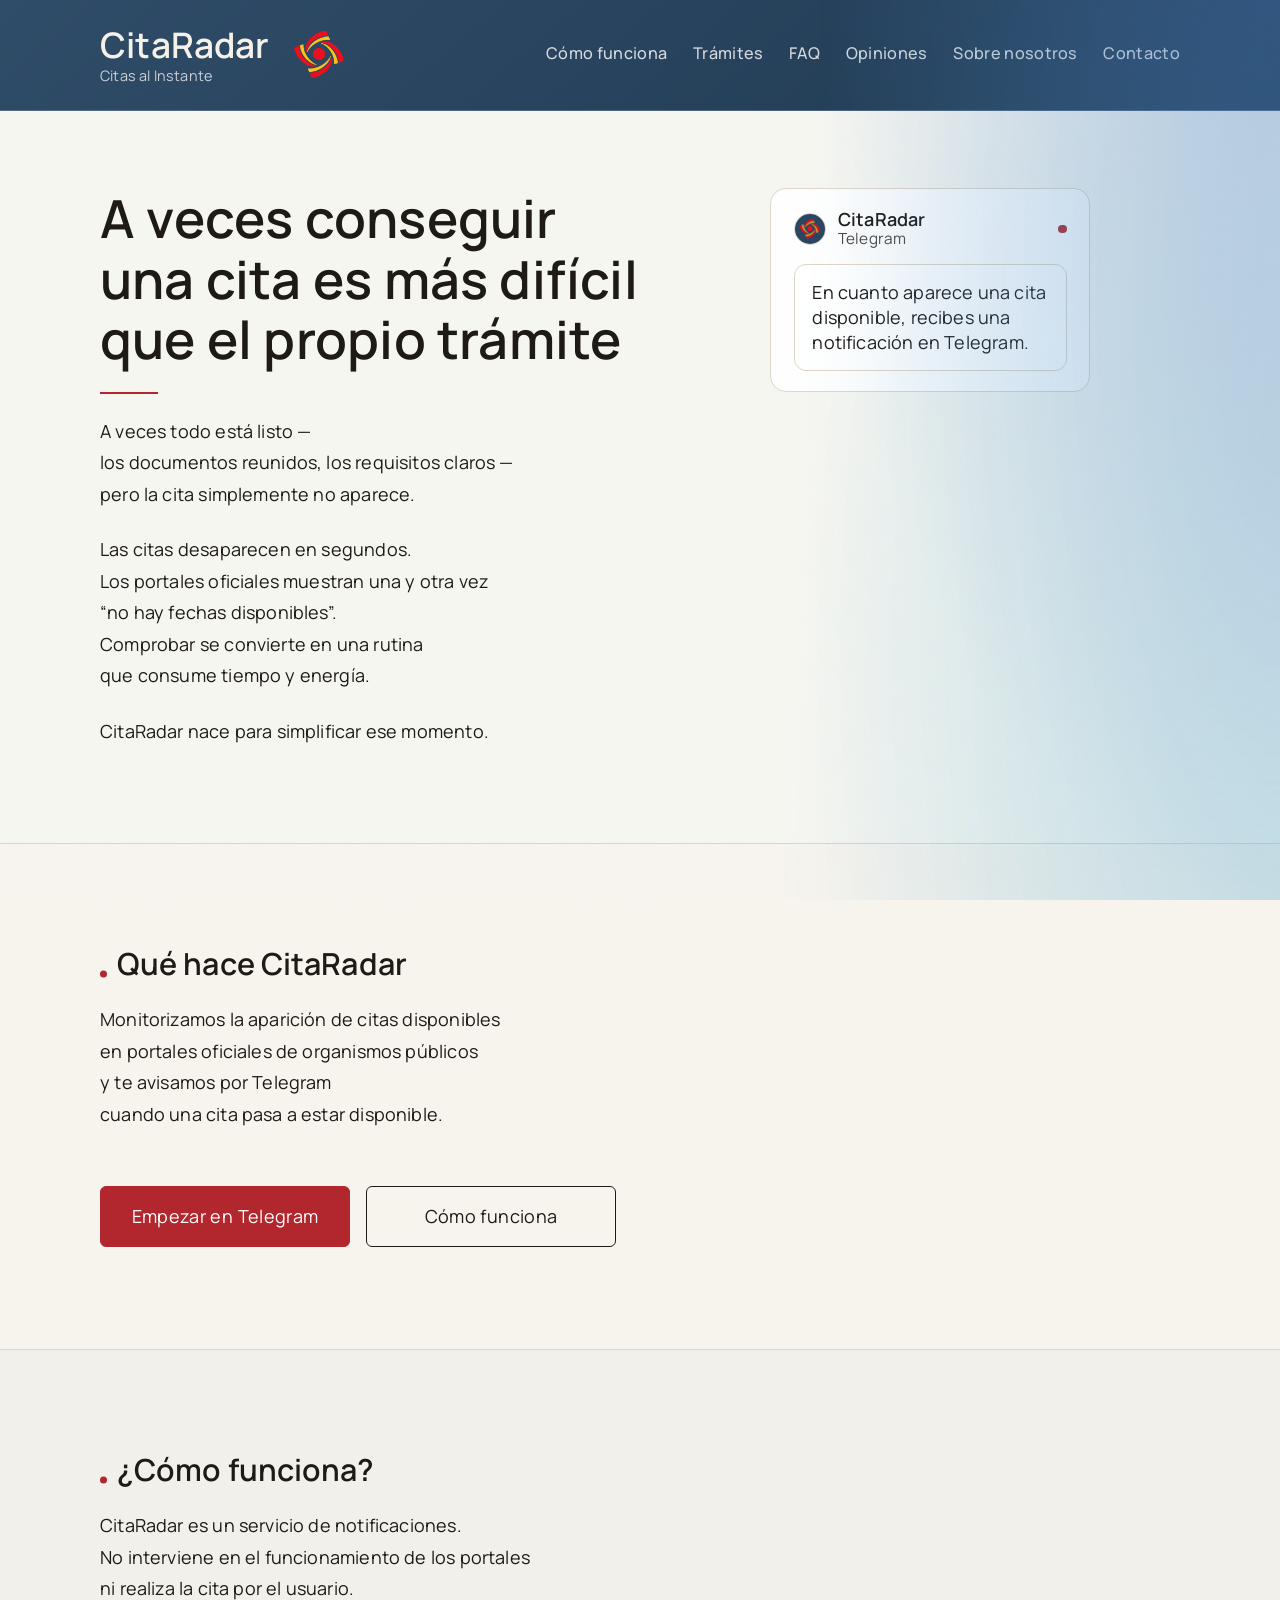
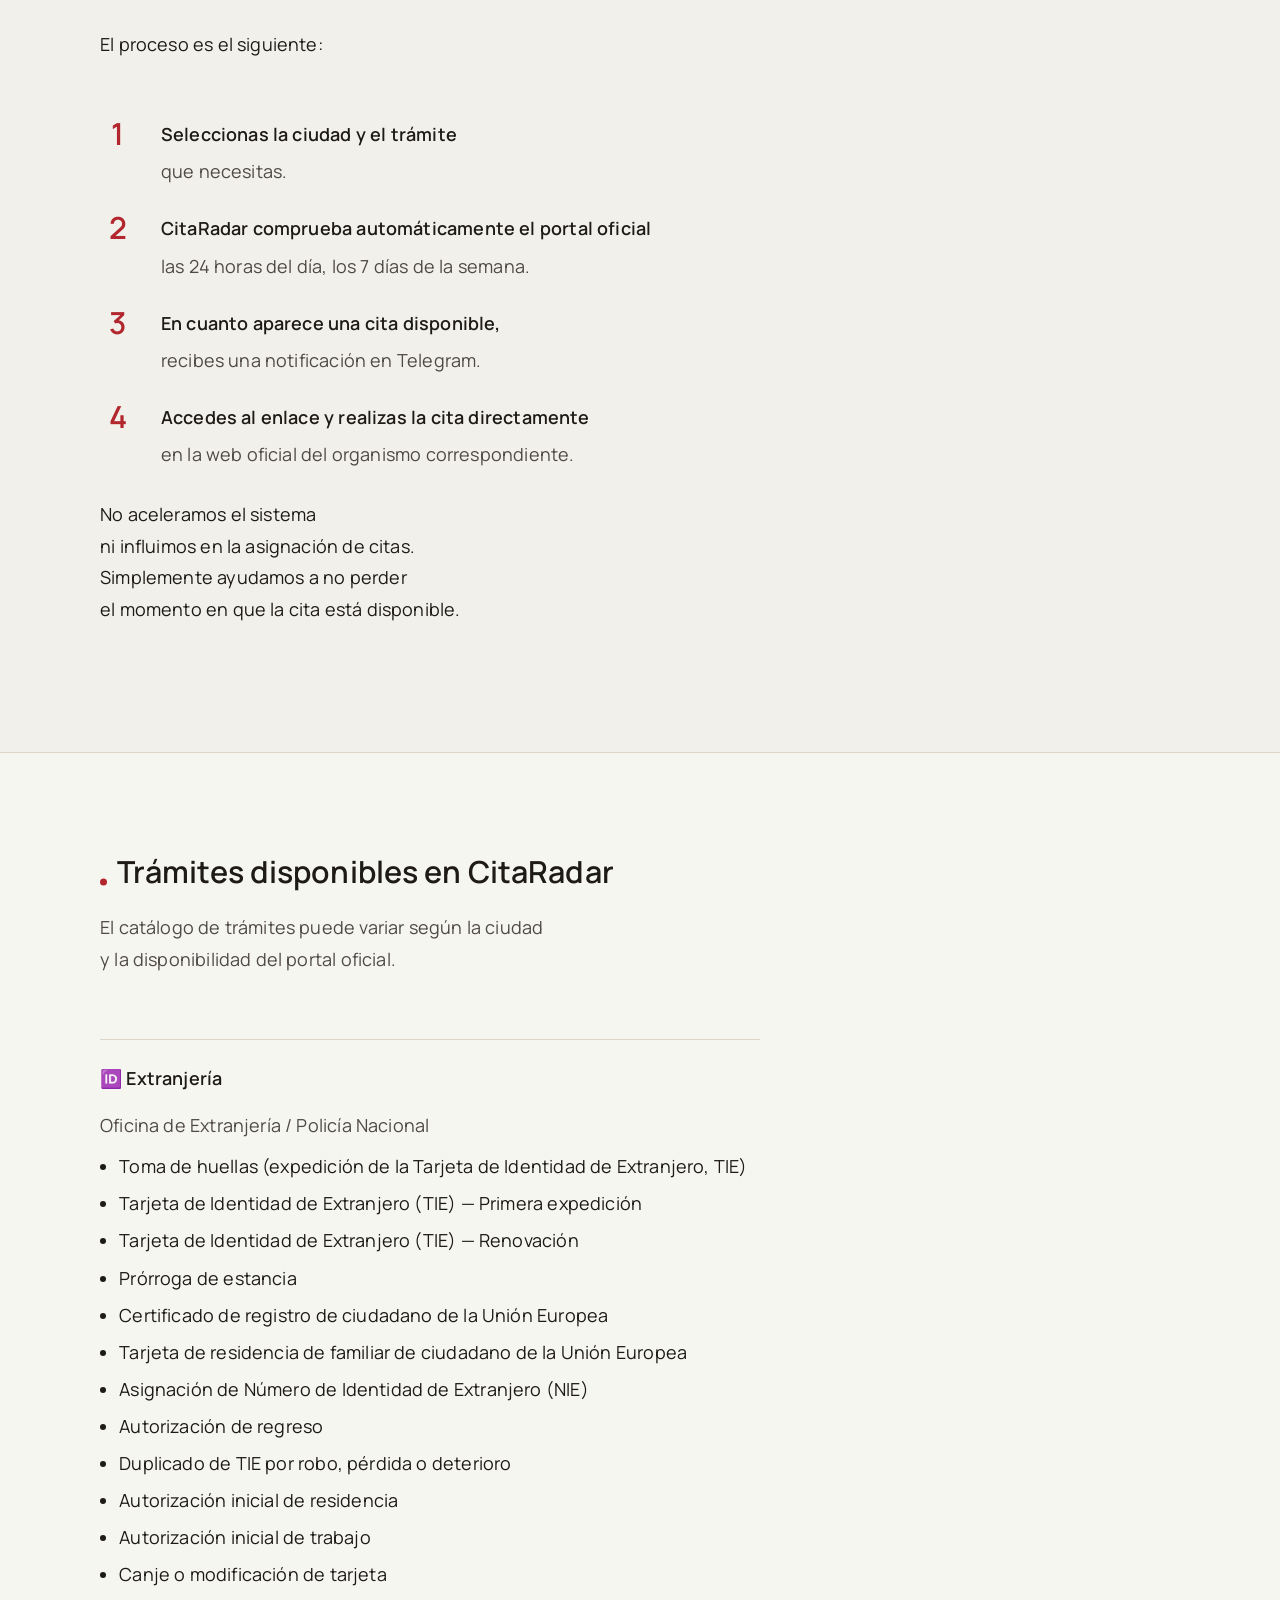
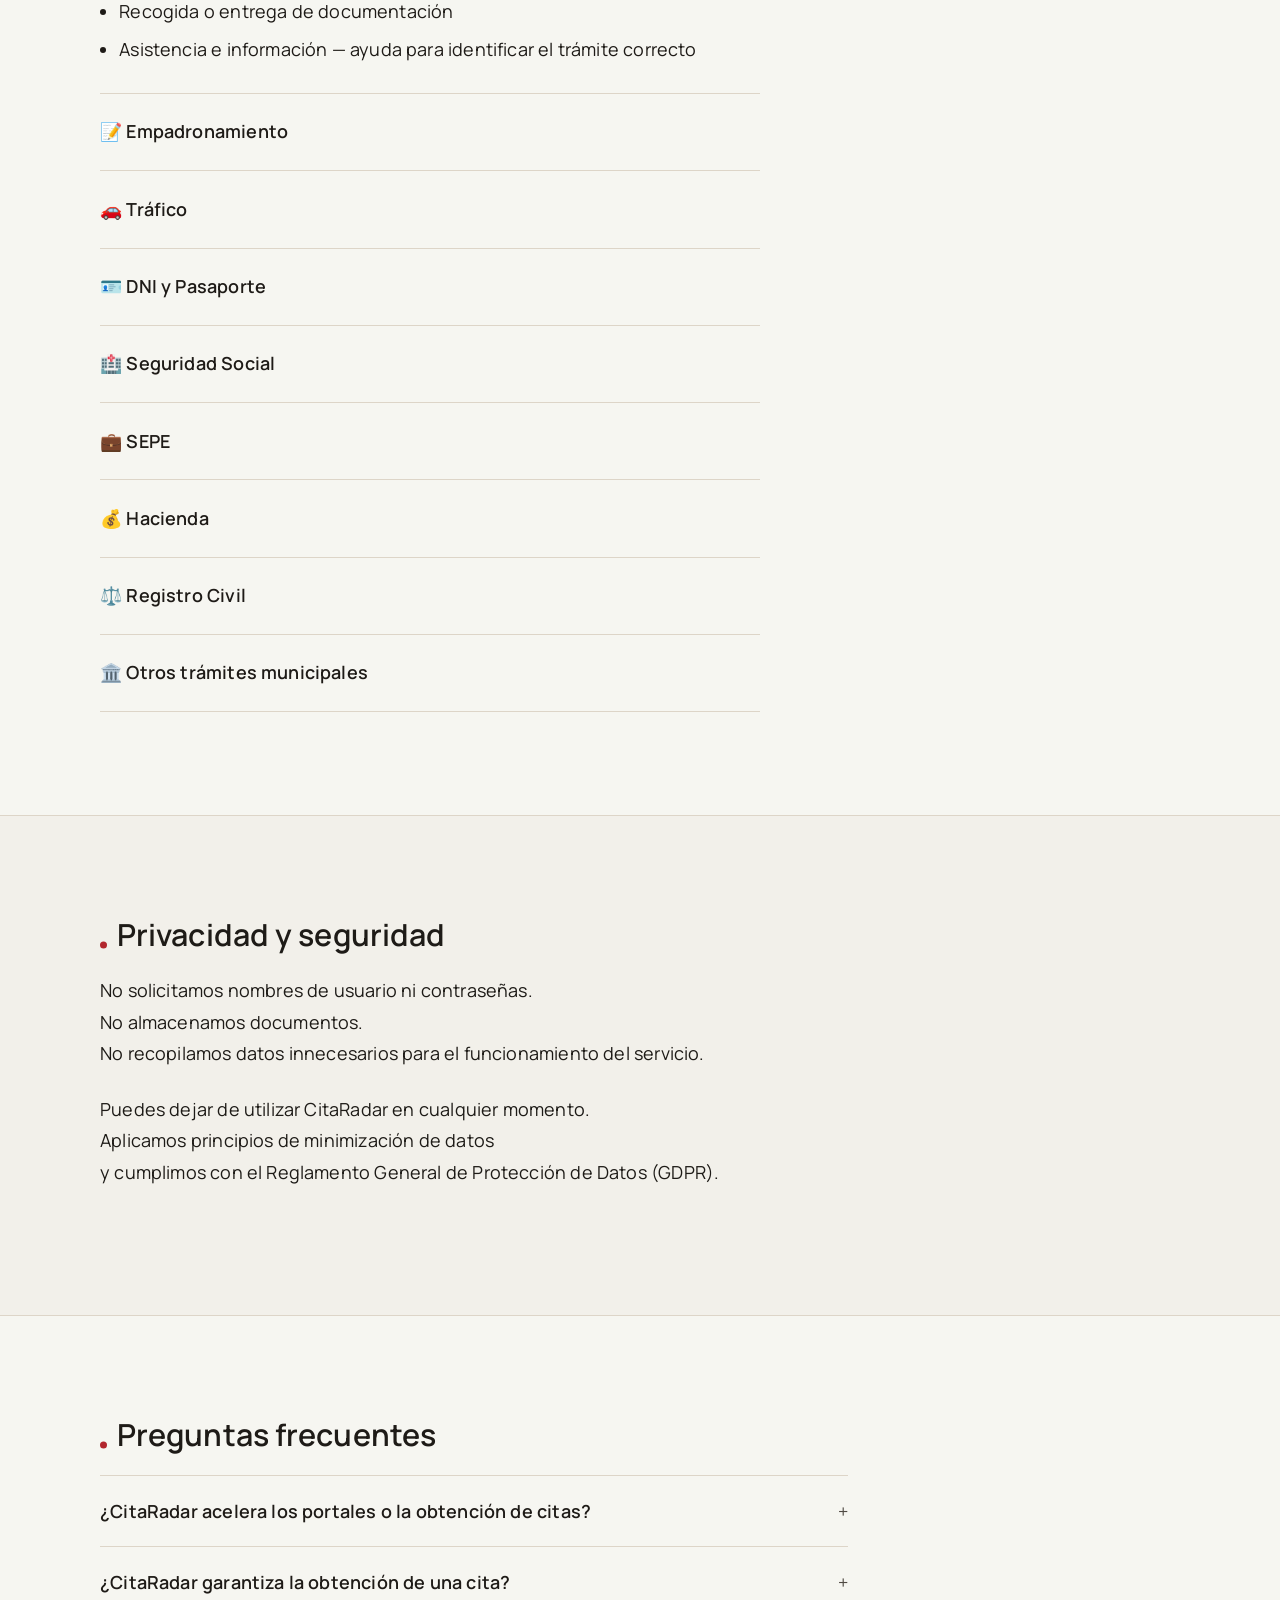
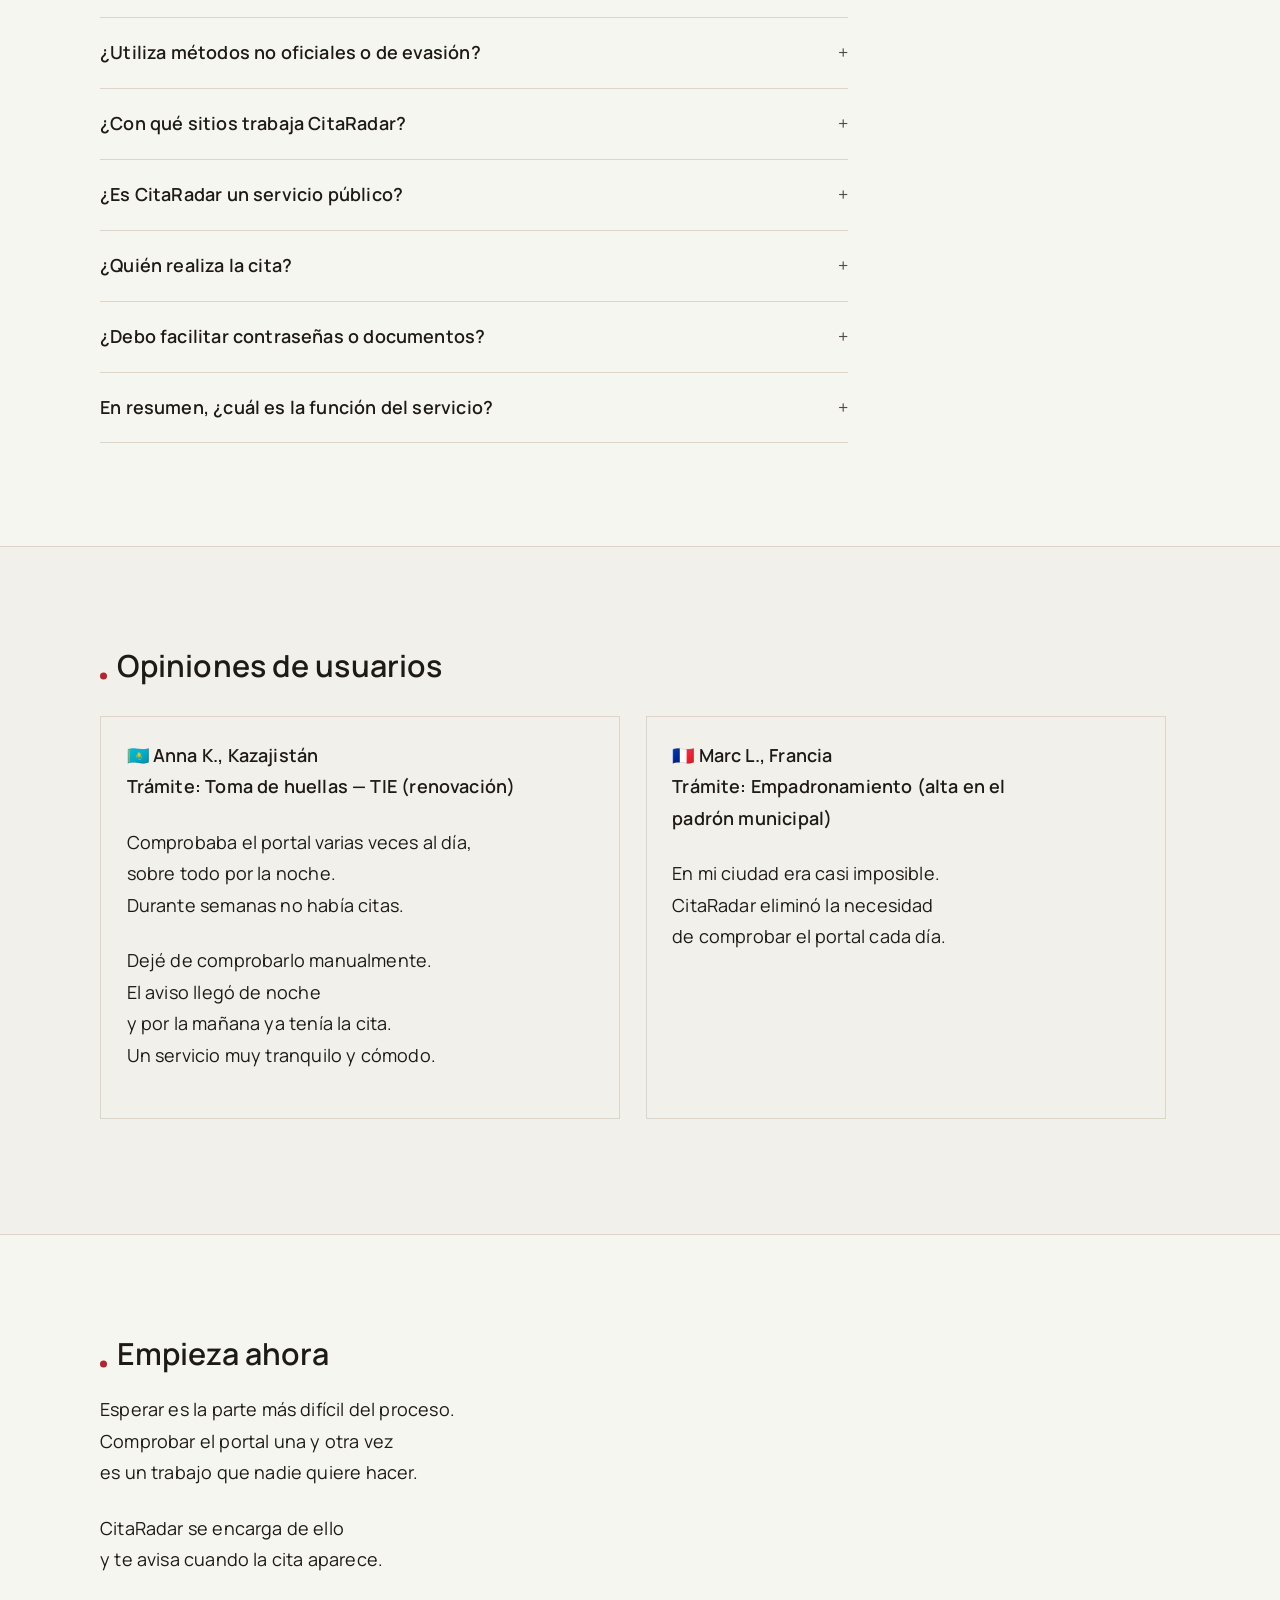
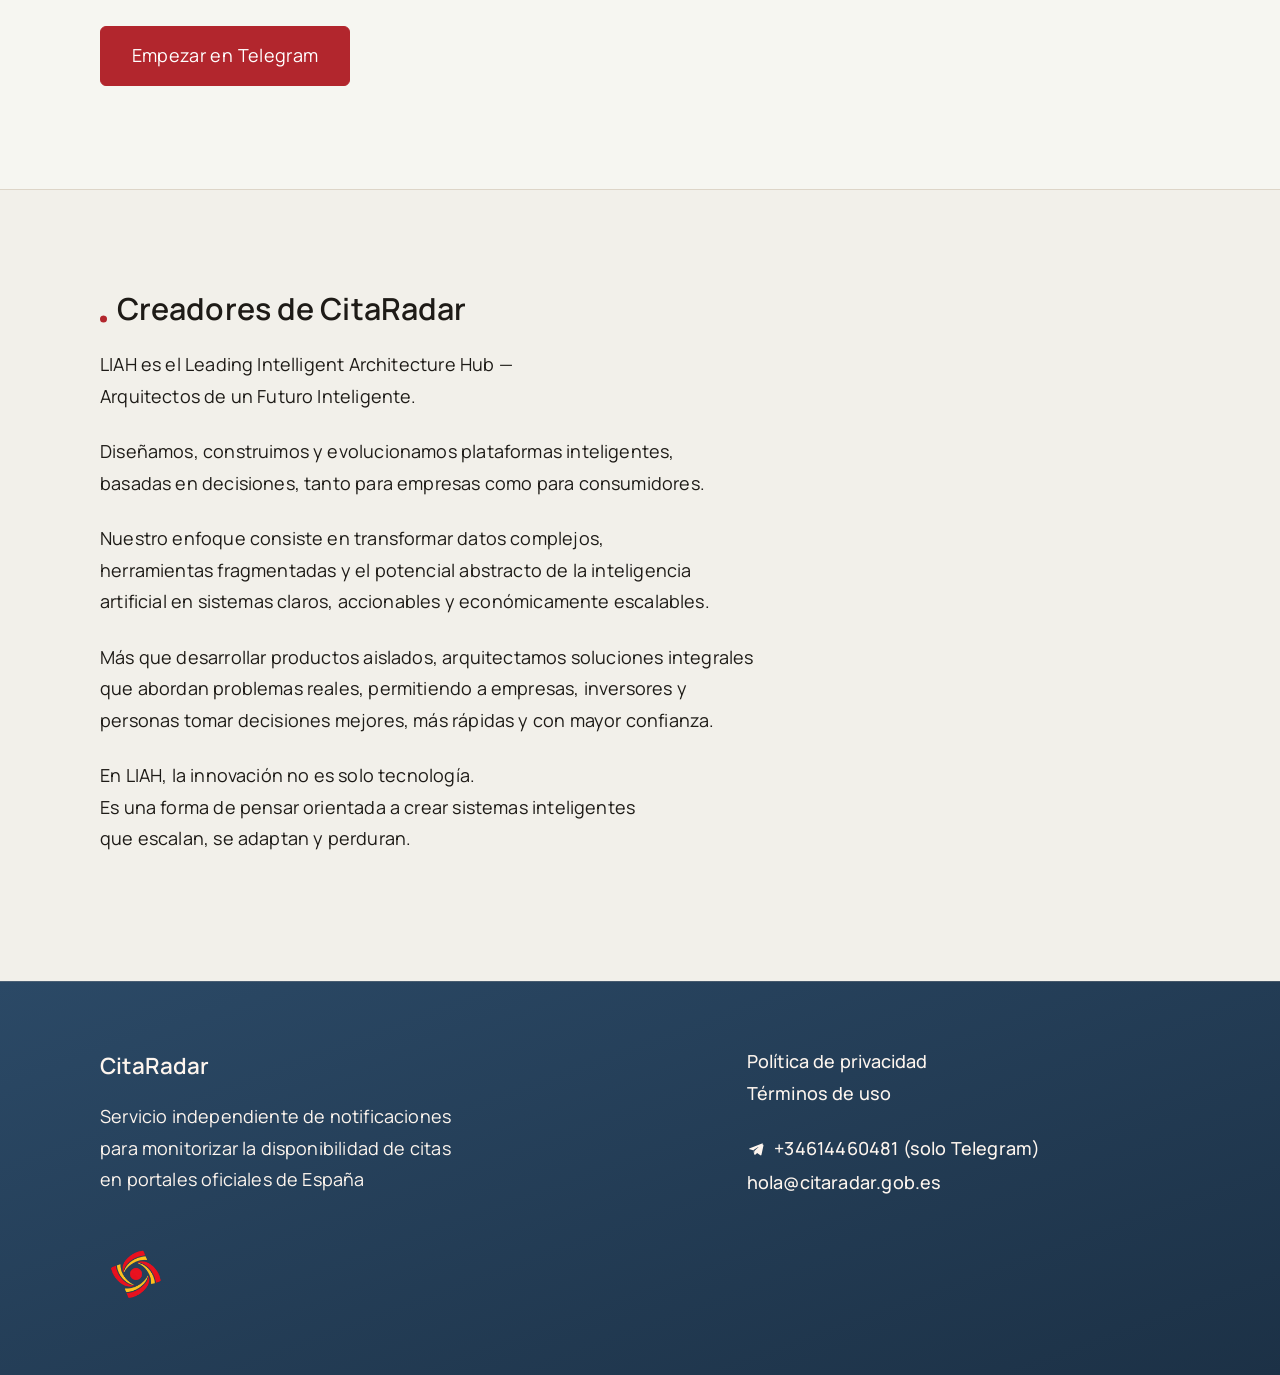
==== index.html @ 885f49e3 "Use single Pic1 avatar in Telegram card Co-authored-by: ik <ik@crossolution.com>" ====
<!doctype html>
<html lang="es">
  <head>
    <meta charset="utf-8" />
    <meta name="viewport" content="width=device-width, initial-scale=1" />
    <title>CitaRadar — Saber cuándo hay cita</title>
    <meta
      name="description"
      content="Monitorizamos la aparición de citas disponibles en portales oficiales de organismos públicos y te avisamos por Telegram cuando una cita pasa a estar disponible."
    />
    <meta property="og:title" content="CitaRadar — Saber cuándo hay cita" />
    <meta
      property="og:description"
      content="Monitorizamos la aparición de citas disponibles en portales oficiales de organismos públicos y te avisamos por Telegram cuando una cita pasa a estar disponible."
    />
    <meta property="og:type" content="website" />
    <meta property="og:locale" content="es_ES" />
    <link rel="stylesheet" href="styles.css" />
  </head>
  <body>
    <header class="site-header">
      <div class="container header-inner">
        <div class="brand">
          <div class="brand-text">
            <a class="logo" href="index.html">CitaRadar</a>
            <span class="brand-tagline">Citas al Instante</span>
          </div>
          <img class="brand-illustration" src="Illustration.png" alt="" aria-hidden="true" />
        </div>
        <nav class="toc" aria-label="Secciones principales">
          <a href="#como-funciona">Cómo funciona</a>
          <a href="#tramites">Trámites</a>
          <a href="#faq">FAQ</a>
          <a href="#opiniones">Opiniones</a>
          <a href="#creadores">Sobre nosotros</a>
          <a href="#contacto">Contacto</a>
        </nav>
        <details class="toc-mobile">
          <summary aria-label="Abrir menú de navegación">Menú</summary>
          <div class="toc-mobile-panel">
            <a href="#como-funciona">Cómo funciona</a>
            <a href="#tramites">Trámites</a>
            <a href="#faq">FAQ</a>
            <a href="#opiniones">Opiniones</a>
            <a href="#creadores">Sobre nosotros</a>
            <a href="#contacto">Contacto</a>
          </div>
        </details>
      </div>
    </header>

    <main id="contenido">
      <section class="section hero paper">
        <div class="container hero-grid">
          <div class="hero-text">
            <h1>A veces conseguir una cita es más difícil que el propio trámite</h1>
            <p>
              A veces todo está listo —<br />
              los documentos reunidos, los requisitos claros —<br />
              pero la cita simplemente no aparece.
            </p>
            <p>
              Las citas desaparecen en segundos.<br />
              Los portales oficiales muestran una y otra vez<br />
              “no hay fechas disponibles”.<br />
              Comprobar se convierte en una rutina<br />
              que consume tiempo y energía.
            </p>
            <p>CitaRadar nace para simplificar ese momento.</p>
          </div>
          <div class="hero-side">
            <aside class="hero-card telegram-card" aria-label="Notificación en Telegram">
              <div class="telegram-header">
                <img class="telegram-avatar" src="Pic1.png" alt="CitaRadar" />
                <div class="telegram-meta">
                  <p class="telegram-name">CitaRadar</p>
                  <p class="telegram-app">Telegram</p>
                </div>
                <span class="telegram-dot" aria-hidden="true"></span>
              </div>
              <div class="telegram-bubble">
                <p>En cuanto aparece una cita disponible, recibes una notificación en Telegram.</p>
              </div>
            </aside>
          </div>
        </div>
      </section>

      <section class="section">
        <div class="container content">
          <h2>Qué hace CitaRadar</h2>
          <p>
            Monitorizamos la aparición de citas disponibles<br />
            en portales oficiales de organismos públicos<br />
            y te avisamos por Telegram<br />
            cuando una cita pasa a estar disponible.
          </p>
          <div class="cta">
            <a class="btn btn-primary" href="https://t.me/citaradarbot">Empezar en Telegram</a>
            <a class="btn btn-secondary" href="#como-funciona">Cómo funciona</a>
          </div>
        </div>
      </section>

      <section class="section surface" id="como-funciona">
        <div class="container content">
          <h2>¿Cómo funciona?</h2>
          <p>
            CitaRadar es un servicio de notificaciones.<br />
            No interviene en el funcionamiento de los portales<br />
            ni realiza la cita por el usuario.
          </p>
          <p>El proceso es el siguiente:</p>
          <ol class="steps">
            <li class="step">
              <span class="step-number">1</span>
              <div class="step-content">
                <p class="step-title">Seleccionas la ciudad y el trámite</p>
                <p class="step-text">que necesitas.</p>
              </div>
            </li>
            <li class="step">
              <span class="step-number">2</span>
              <div class="step-content">
                <p class="step-title">CitaRadar comprueba automáticamente el portal oficial</p>
                <p class="step-text">las 24 horas del día, los 7 días de la semana.</p>
              </div>
            </li>
            <li class="step">
              <span class="step-number">3</span>
              <div class="step-content">
                <p class="step-title">En cuanto aparece una cita disponible,</p>
                <p class="step-text">recibes una notificación en Telegram.</p>
              </div>
            </li>
            <li class="step">
              <span class="step-number">4</span>
              <div class="step-content">
                <p class="step-title">Accedes al enlace y realizas la cita directamente</p>
                <p class="step-text">en la web oficial del organismo correspondiente.</p>
              </div>
            </li>
          </ol>
          <p>
            No aceleramos el sistema<br />
            ni influimos en la asignación de citas.<br />
            Simplemente ayudamos a no perder<br />
            el momento en que la cita está disponible.
          </p>
        </div>
      </section>

      <section class="section paper" id="tramites">
        <div class="container content">
          <h2>Trámites disponibles en CitaRadar</h2>
          <p class="small">
            El catálogo de trámites puede variar según la ciudad<br />
            y la disponibilidad del portal oficial.
          </p>
          <div class="accordion">
            <details class="accordion-item" open>
              <summary><span>🆔 Extranjería</span></summary>
              <div class="accordion-body">
                <p class="category-meta">Oficina de Extranjería / Policía Nacional</p>
                <ul class="category-list">
                  <li>Toma de huellas (expedición de la Tarjeta de Identidad de Extranjero, TIE)</li>
                  <li>Tarjeta de Identidad de Extranjero (TIE) — Primera expedición</li>
                  <li>Tarjeta de Identidad de Extranjero (TIE) — Renovación</li>
                  <li>Prórroga de estancia</li>
                  <li>Certificado de registro de ciudadano de la Unión Europea</li>
                  <li>Tarjeta de residencia de familiar de ciudadano de la Unión Europea</li>
                  <li>Asignación de Número de Identidad de Extranjero (NIE)</li>
                  <li>Autorización de regreso</li>
                  <li>Duplicado de TIE por robo, pérdida o deterioro</li>
                  <li>Autorización inicial de residencia</li>
                  <li>Autorización inicial de trabajo</li>
                  <li>Canje o modificación de tarjeta</li>
                  <li>Recogida o entrega de documentación</li>
                  <li>Asistencia e información — ayuda para identificar el trámite correcto</li>
                </ul>
              </div>
            </details>
            <details class="accordion-item">
              <summary><span>📝 Empadronamiento</span></summary>
              <div class="accordion-body">
                <p class="category-meta">Padrón Municipal de Habitantes</p>
                <ul class="category-list">
                  <li>Alta en el Padrón Municipal de Habitantes (nueva inscripción)</li>
                  <li>Cambio de domicilio en el Padrón Municipal</li>
                  <li>Baja en el Padrón Municipal</li>
                  <li>Certificado de empadronamiento</li>
                  <li>Volante de empadronamiento</li>
                  <li>Alta o modificación de datos de familiar en el padrón</li>
                </ul>
              </div>
            </details>
            <details class="accordion-item">
              <summary><span>🚗 Tráfico</span></summary>
              <div class="accordion-body">
                <p class="category-meta">Dirección General de Tráfico (DGT)</p>
                <ul class="category-list">
                  <li>Canje de permiso de conducción extranjero</li>
                  <li>Renovación del permiso de conducción</li>
                  <li>Obtención del permiso de conducción (primera vez)</li>
                  <li>Duplicado del permiso de conducción</li>
                  <li>Permiso Internacional de Conducción</li>
                  <li>Trámites relacionados con vehículos</li>
                  <li>Examen teórico de conducción</li>
                  <li>Examen práctico de conducción</li>
                  <li>Consulta de puntos del carné de conducir</li>
                  <li>Informes de conductor o del permiso</li>
                </ul>
              </div>
            </details>
            <details class="accordion-item">
              <summary><span>🪪 DNI y Pasaporte</span></summary>
              <div class="accordion-body">
                <p class="category-meta">Policía Nacional</p>
                <p class="category-note">
                  En algunos trámites puede existir CAPTCHA,<br />
                  por lo que la monitorización puede estar limitada.
                </p>
                <ul class="category-list">
                  <li>Documento Nacional de Identidad (DNI) — Primera expedición</li>
                  <li>Documento Nacional de Identidad (DNI) — Renovación</li>
                  <li>Documento Nacional de Identidad (DNI) — Duplicado</li>
                  <li>Pasaporte — Primera expedición</li>
                  <li>Pasaporte — Renovación</li>
                </ul>
              </div>
            </details>
            <details class="accordion-item">
              <summary><span>🏥 Seguridad Social</span></summary>
              <div class="accordion-body">
                <p class="category-meta">Instituto Nacional de la Seguridad Social (INSS)</p>
                <ul class="category-list">
                  <li>Asignación o consulta del Número de la Seguridad Social</li>
                  <li>Afiliación a la Seguridad Social</li>
                  <li>Prestaciones por maternidad y paternidad</li>
                  <li>Incapacidad temporal</li>
                  <li>Pensiones y jubilación</li>
                  <li>Ingreso Mínimo Vital (IMV)</li>
                  <li>Obtención de informes y certificados</li>
                  <li>Consulta general de prestaciones</li>
                </ul>
              </div>
            </details>
            <details class="accordion-item">
              <summary><span>💼 SEPE</span></summary>
              <div class="accordion-body">
                <p class="category-meta">Servicio Público de Empleo Estatal</p>
                <p class="category-note">
                  Las prestaciones se gestionan en el SEPE.<br />
                  La demanda de empleo suele corresponder al servicio autonómico.
                </p>
                <ul class="category-list">
                  <li>Solicitud de prestación por desempleo</li>
                  <li>Subsidios y ayudas por desempleo</li>
                  <li>Reanudación de prestación</li>
                  <li>Certificados e informes del SEPE</li>
                  <li>Consulta de información general</li>
                </ul>
              </div>
            </details>
            <details class="accordion-item">
              <summary><span>💰 Hacienda</span></summary>
              <div class="accordion-body">
                <p class="category-meta">
                  Agencia Estatal de Administración Tributaria (AEAT)<br />
                  (Sección en fase beta — la disponibilidad puede ser limitada)
                </p>
                <ul class="category-list">
                  <li>Asistencia para la declaración del IRPF</li>
                  <li>Obtención de certificados tributarios</li>
                  <li>Presentación de documentación tributaria</li>
                  <li>Cita para asistencia general en la Agencia Tributaria</li>
                  <li>Consulta de disponibilidad de cita</li>
                </ul>
              </div>
            </details>
            <details class="accordion-item">
              <summary><span>⚖️ Registro Civil</span></summary>
              <div class="accordion-body">
                <p class="category-meta">
                  Registro Civil<br />
                  (La organización de citas puede variar según la ciudad)
                </p>
                <ul class="category-list">
                  <li>Inscripción de matrimonio o pareja</li>
                  <li>Inscripción de nacimiento</li>
                  <li>Inscripción de defunción</li>
                  <li>Nacionalidad española y jura</li>
                  <li>Localización de inscripción en el Registro Civil</li>
                </ul>
              </div>
            </details>
            <details class="accordion-item">
              <summary><span>🏛️ Otros trámites municipales</span></summary>
              <div class="accordion-body">
                <p class="category-meta">
                  Trámites municipales diversos<br />
                  (El catálogo depende del ayuntamiento correspondiente)
                </p>
                <ul class="category-list">
                  <li>Licencia municipal de obras</li>
                  <li>Certificado de convivencia</li>
                  <li>Inscripción como pareja de hecho</li>
                  <li>Inscripción escolar</li>
                  <li>Gestión de residuos especiales</li>
                  <li>Tarjeta de residente para estacionamiento</li>
                  <li>Registro municipal de animales de compañía</li>
                </ul>
              </div>
            </details>
          </div>
        </div>
      </section>

      <section class="section surface" id="privacidad">
        <div class="container content">
          <h2>Privacidad y seguridad</h2>
          <p>
            No solicitamos nombres de usuario ni contraseñas.<br />
            No almacenamos documentos.<br />
            No recopilamos datos innecesarios para el funcionamiento del servicio.
          </p>
          <p>
            Puedes dejar de utilizar CitaRadar en cualquier momento.<br />
            Aplicamos principios de minimización de datos<br />
            y cumplimos con el Reglamento General de Protección de Datos (GDPR).
          </p>
        </div>
      </section>

      <section class="section paper" id="faq">
        <div class="container content wide">
          <h2>Preguntas frecuentes</h2>
          <details class="faq-item">
            <summary>¿CitaRadar acelera los portales o la obtención de citas?</summary>
            <div class="faq-answer">
              <p>
                No. CitaRadar no acelera los sitios oficiales<br />
                ni influye en la asignación de citas.<br />
                La disponibilidad depende exclusivamente del organismo correspondiente.
              </p>
            </div>
          </details>
          <details class="faq-item">
            <summary>¿CitaRadar garantiza la obtención de una cita?</summary>
            <div class="faq-answer">
              <p>
                No. No garantizamos citas ni vendemos citas.<br />
                Cita Radar solo ayuda a no perder el momento<br />
                en que una cita está disponible.
              </p>
            </div>
          </details>
          <details class="faq-item">
            <summary>¿Utiliza métodos no oficiales o de evasión?</summary>
            <div class="faq-answer">
              <p>
                No. CitaRadar no emplea métodos prohibidos<br />
                ni técnicas agresivas.<br />
                Trabajamos únicamente con información pública y accesible.
              </p>
            </div>
          </details>
          <details class="faq-item">
            <summary>¿Con qué sitios trabaja CitaRadar?</summary>
            <div class="faq-answer">
              <p>
                Exclusivamente con portales oficiales<br />
                de organismos estatales y municipales de España.
              </p>
            </div>
          </details>
          <details class="faq-item">
            <summary>¿Es CitaRadar un servicio público?</summary>
            <div class="faq-answer">
              <p>
                No. CitaRadar es un servicio independiente<br />
                y no está afiliado a organismos públicos.
              </p>
            </div>
          </details>
          <details class="faq-item">
            <summary>¿Quién realiza la cita?</summary>
            <div class="faq-answer">
              <p>
                La cita la realizas tú mismo<br />
                directamente en la web oficial correspondiente.<br />
                CitaRadar no realiza citas en nombre del usuario.
              </p>
            </div>
          </details>
          <details class="faq-item">
            <summary>¿Debo facilitar contraseñas o documentos?</summary>
            <div class="faq-answer">
              <p>No. CitaRadar nunca solicita contraseñas ni documentos.</p>
            </div>
          </details>
          <details class="faq-item">
            <summary>En resumen, ¿cuál es la función del servicio?</summary>
            <div class="faq-answer">
              <p>
                No sustituimos al portal<br />
                ni intervenimos en el sistema.<br />
                Solo te avisamos cuando la cita aparece.
              </p>
            </div>
          </details>
        </div>
      </section>

      <section class="section surface" id="opiniones">
        <div class="container">
          <h2>Opiniones de usuarios</h2>
          <div class="testimonials" aria-label="Opiniones de usuarios">
            <article class="testimonial">
              <p class="testimonial-meta">
                🇰🇿 Anna K., Kazajistán<br />
                Trámite: Toma de huellas — TIE (renovación)
              </p>
              <p>
                Comprobaba el portal varias veces al día,<br />
                sobre todo por la noche.<br />
                Durante semanas no había citas.
              </p>
              <p>
                Dejé de comprobarlo manualmente.<br />
                El aviso llegó de noche<br />
                y por la mañana ya tenía la cita.<br />
                Un servicio muy tranquilo y cómodo.
              </p>
            </article>
            <article class="testimonial">
              <p class="testimonial-meta">
                🇫🇷 Marc L., Francia<br />
                Trámite: Empadronamiento (alta en el padrón municipal)
              </p>
              <p>
                En mi ciudad era casi imposible.<br />
                CitaRadar eliminó la necesidad<br />
                de comprobar el portal cada día.
              </p>
            </article>
            <article class="testimonial">
              <p class="testimonial-meta">
                🇮🇹 Giulia R., Italia<br />
                Trámite: Certificado de registro de ciudadano de la UE
              </p>
              <p>
                La incertidumbre es lo más difícil.<br />
                El aviso llegó temprano<br />
                y pude reservar a tiempo.
              </p>
            </article>
            <article class="testimonial">
              <p class="testimonial-meta">
                🇺🇸 David M., Estados Unidos<br />
                Trámite: Canje de permiso de conducción (DGT)
              </p>
              <p>
                Mucho más cómodo<br />
                que comprobar el portal cada noche.
              </p>
            </article>
            <article class="testimonial">
              <p class="testimonial-meta">
                🇦🇷 Lucía P., Argentina<br />
                Trámite: Prestación por desempleo (SEPE)
              </p>
              <p>
                En un momento de estrés,<br />
                este servicio fue realmente útil.
              </p>
            </article>
          </div>
        </div>
      </section>

      <section class="section paper cta-final" id="telegram">
        <div class="container content">
          <h2>Empieza ahora</h2>
          <p>
            Esperar es la parte más difícil del proceso.<br />
            Comprobar el portal una y otra vez<br />
            es un trabajo que nadie quiere hacer.
          </p>
          <p>
            CitaRadar se encarga de ello<br />
            y te avisa cuando la cita aparece.
          </p>
          <a class="btn btn-primary" href="https://t.me/citaradarbot">Empezar en Telegram</a>
        </div>
      </section>

      <section class="section surface" id="creadores">
        <div class="container content">
          <h2>Creadores de CitaRadar</h2>
          <p>
            LIAH es el Leading Intelligent Architecture Hub —<br />
            Arquitectos de un Futuro Inteligente.
          </p>
          <p>
            Diseñamos, construimos y evolucionamos plataformas inteligentes,<br />
            basadas en decisiones, tanto para empresas como para consumidores.
          </p>
          <p>
            Nuestro enfoque consiste en transformar datos complejos,<br />
            herramientas fragmentadas y el potencial abstracto de la inteligencia artificial en sistemas claros,
            accionables y económicamente escalables.
          </p>
          <p>
            Más que desarrollar productos aislados, arquitectamos soluciones integrales que abordan problemas
            reales, permitiendo a empresas, inversores y personas tomar decisiones mejores, más rápidas y con
            mayor confianza.
          </p>
          <p>
            En LIAH, la innovación no es solo tecnología.<br />
            Es una forma de pensar orientada a crear sistemas inteligentes<br />
            que escalan, se adaptan y perduran.
          </p>
        </div>
      </section>
    </main>

    <a class="fab-cta" href="https://t.me/citaradarbot">Empezar en Telegram</a>

    <footer class="site-footer" id="contacto">
      <div class="container footer-grid">
        <div class="footer-brand">
          <p class="footer-logo">CitaRadar</p>
          <p class="footer-tagline">
            Servicio independiente de notificaciones<br />
            para monitorizar la disponibilidad de citas<br />
            en portales oficiales de España
          </p>
        </div>
        <div class="footer-meta">
          <p class="footer-links">
            <a href="privacy.html">Política de privacidad</a><br />
            <a href="terms.html">Términos de uso</a>
          </p>
          <p class="footer-contact">
            <a class="contact-row" href="https://t.me/citaradarbot">
              <span class="telegram-icon" aria-hidden="true">
                <svg viewBox="0 0 24 24" aria-hidden="true">
                  <path
                    d="M20.9 4.3 3.8 10.9c-1.2.5-1.2 1.2-.2 1.5l4.4 1.4 1.7 5.1c.2.6.1.8.7.8.5 0 .7-.2 1-.5l2.1-2 4.3 3.2c.8.4 1.3.2 1.5-.7l2.6-12.1c.3-1.1-.4-1.6-1.1-1.4Zm-3.4 3.1-7.7 7.1-.3 3.1-1.2-3.9 9.2-6.1Z"
                  />
                </svg>
              </span>
              +34614460481 (solo Telegram)
            </a>
            <br />
            hola@citaradar.gob.es
          </p>
        </div>
      </div>
      <div class="container footer-illustration" aria-hidden="true">
        <img src="Illustration.png" alt="" />
      </div>
    </footer>
    <script>
      (() => {
        const root = document.documentElement;
        const maxShift = 140;
        let ticking = false;
        const update = () => {
          const scrollTop = window.scrollY || window.pageYOffset;
          const shift = Math.min(maxShift, scrollTop * 0.2);
          root.style.setProperty("--scroll-shift", `${shift}px`);
          ticking = false;
        };
        update();
        window.addEventListener("scroll", () => {
          if (!ticking) {
            window.requestAnimationFrame(update);
            ticking = true;
          }
        });
      })();
    </script>
  </body>
</html>
---- styles.css ----
@import url("https://fonts.googleapis.com/css2?family=Manrope:wght@400;500;600&display=swap");

:root {
  color-scheme: light;
  --paper: #f7f6f3;
  --surface: #f1efe9;
  --paper-alpha: rgba(247, 246, 243, 0.78);
  --surface-alpha: rgba(241, 239, 233, 0.82);
  --ink: #1e1b17;
  --muted: #4f4a43;
  --line: #ddd5c8;
  --accent: #b2262d;
  --accent-dark: #8f1d23;
  --footer: #8b171c;
  --footer-ink: #fdf5ee;
  --scroll-shift: 0px;
  --size-base: clamp(1rem, 0.8vw + 0.85rem, 1.125rem);
  --size-md: clamp(1.35rem, 1.6vw + 0.95rem, 1.9rem);
  --size-lg: clamp(2.25rem, 2.6vw + 1.2rem, 4rem);
}

*,
*::before,
*::after {
  box-sizing: border-box;
}

html,
body {
  min-height: 100%;
}

body {
  margin: 0;
  padding: 0;
  background: #f7f4ee;
  color: var(--ink);
  font-family: "Manrope", "Inter", "SF Pro Display", "SF Pro Text", "Segoe UI", "Helvetica Neue", Arial, sans-serif;
  font-size: var(--size-base);
  line-height: 1.75;
  letter-spacing: 0.01em;
  text-rendering: optimizeLegibility;
  position: relative;
  isolation: isolate;
}

body::before {
  content: "";
  position: fixed;
  inset: 0;
  background-image: url("data:image/svg+xml;utf8,<svg xmlns='http://www.w3.org/2000/svg' width='120' height='120' viewBox='0 0 120 120'><filter id='n'><feTurbulence type='fractalNoise' baseFrequency='0.85' numOctaves='2' stitchTiles='stitch'/><feColorMatrix type='matrix' values='0 0 0 0 0.55 0 0 0 0 0.64 0 0 0 0 0.82 0 0 0 0.35 0'/></filter><rect width='120' height='120' filter='url(%23n)' opacity='0.5'/></svg>");
  opacity: 0.08;
  mix-blend-mode: multiply;
  pointer-events: none;
  z-index: 0;
}

body::after {
  content: "";
  position: fixed;
  top: 0;
  right: 0;
  bottom: 0;
  width: 42vw;
  background-image: radial-gradient(120% 140% at 100% calc(0% + var(--scroll-shift)), rgba(74, 120, 198, 0.55) 0%, rgba(74, 120, 198, 0) 72%),
    radial-gradient(120% 160% at 100% calc(50% + var(--scroll-shift)), rgba(92, 170, 199, 0.45) 0%, rgba(92, 170, 199, 0) 76%),
    radial-gradient(120% 160% at 100% calc(100% + var(--scroll-shift)), rgba(72, 160, 210, 0.38) 0%, rgba(72, 160, 210, 0) 78%);
  opacity: 0.55;
  pointer-events: none;
  z-index: 25;
}

.site-header,
main,
.site-footer,
.fab-cta {
  position: relative;
  z-index: 2;
}

a {
  color: inherit;
  text-decoration: none;
}

a:focus-visible {
  outline: 2px solid var(--accent);
  outline-offset: 3px;
}

h1,
h2 {
  line-height: 1.15;
  letter-spacing: 0.004em;
  margin: 0 0 1.4rem;
  font-weight: 600;
  text-wrap: balance;
}

h1 {
  font-size: var(--size-lg);
  position: relative;
}

h2 {
  font-size: var(--size-md);
  display: flex;
  align-items: baseline;
  gap: 0.6rem;
  flex-wrap: wrap;
}

h1::after {
  content: "";
  display: block;
  width: 3.6rem;
  height: 2px;
  margin-top: 1.4rem;
  background: var(--accent);
}

h2::before {
  content: "";
  width: 0.45rem;
  height: 0.45rem;
  border-radius: 999px;
  background: var(--accent);
  transform: translateY(0.08em);
}

p {
  margin: 0 0 1.5rem;
  text-wrap: pretty;
}

.container {
  width: min(1080px, 92vw);
  margin: 0 auto;
}

.content {
  --content-width: 60ch;
  display: flex;
  flex-direction: column;
  align-items: flex-start;
}

.content > * {
  width: 100%;
  max-width: var(--content-width);
}

.content.wide {
  --content-width: 68ch;
}

.section {
  padding: clamp(3.5rem, 8vw, 6.5rem) 0;
  scroll-margin-top: 6.5rem;
}

.hero {
  padding-top: clamp(4rem, 6vw, 5rem);
  padding-bottom: clamp(3rem, 6vw, 4.5rem);
}

.section + .section {
  border-top: 1px solid var(--line);
}

.paper {
  background: var(--paper-alpha);
}

.surface {
  background: var(--surface-alpha);
}

.site-header {
  padding: 1.2rem 0;
  position: sticky;
  top: 0;
  z-index: 20;
  background: linear-gradient(140deg, #2f4c68 0%, #213a52 100%);
  color: #f6f1e8;
  border-bottom: 1px solid rgba(255, 255, 255, 0.18);
}

.header-inner {
  display: flex;
  align-items: center;
  justify-content: space-between;
  gap: 2rem;
}

.brand {
  display: flex;
  flex-direction: row;
  gap: 0.85rem;
  align-items: center;
  flex-wrap: nowrap;
}

.brand-text {
  display: flex;
  flex-direction: column;
  gap: 0.2rem;
  line-height: 1.1;
  text-align: left;
}

.logo {
  font-size: clamp(1.6rem, 1.6vw + 1rem, 2.2rem);
  font-weight: 600;
  margin: 0;
}

.brand-tagline {
  font-size: 0.9rem;
  color: rgba(255, 255, 255, 0.75);
}

.brand-illustration {
  height: clamp(56px, 6vw, 72px);
  width: auto;
  display: block;
}

.toc {
  display: flex;
  gap: 1.6rem;
  align-items: center;
  color: rgba(255, 255, 255, 0.8);
  text-transform: none;
  letter-spacing: 0.02em;
  font-weight: 500;
  white-space: nowrap;
  font-size: 0.9em;
}

.toc a {
  padding-bottom: 0.15rem;
  border-bottom: 1px solid transparent;
}

.toc a:hover {
  color: #ffffff;
  border-bottom-color: #ffffff;
}

.toc-mobile {
  display: none;
  position: relative;
}

.toc-mobile summary {
  list-style: none;
  cursor: pointer;
  font-weight: 600;
  text-transform: none;
  letter-spacing: 0.04em;
  color: rgba(255, 255, 255, 0.85);
  display: inline-flex;
  align-items: center;
  gap: 0.6rem;
  justify-content: center;
  padding: 0.35rem 0;
  line-height: 1;
  height: 32px;
}

.toc-mobile summary::-webkit-details-marker {
  display: none;
}

.toc-mobile summary::after {
  content: "";
  width: 1.4rem;
  height: 0.1rem;
  background: currentColor;
  box-shadow: 0 -0.35rem 0 0 currentColor, 0 0.35rem 0 0 currentColor;
}

.toc-mobile-panel {
  position: absolute;
  right: 0;
  margin-top: 0.8rem;
  background: var(--paper);
  border: 1px solid var(--line);
  border-radius: 10px;
  padding: 0.8rem 1rem;
  display: grid;
  gap: 0.6rem;
  min-width: 12rem;
  box-shadow: 0 18px 30px rgba(20, 16, 12, 0.12);
}

.toc-mobile-panel a {
  color: var(--ink);
}

.toc-mobile[open] summary {
  color: var(--accent);
}

.hero-grid {
  display: grid;
  grid-template-columns: 1fr;
  gap: 3.5rem;
  align-items: start;
}

.hero-side {
  display: grid;
  gap: 1.6rem;
  justify-items: start;
}

.hero-text {
  max-width: 60ch;
}

.hero-card {
  border: 1px solid var(--line);
  background: rgba(255, 255, 255, 0.94);
  border-radius: 16px;
  padding: 1.3rem 1.4rem;
  box-shadow: none;
  max-width: 320px;
  align-self: start;
}

.telegram-header {
  display: flex;
  align-items: center;
  gap: 0.75rem;
  margin-bottom: 1rem;
}

.telegram-avatars {
  display: inline-flex;
  align-items: center;
  gap: 0.35rem;
}

.telegram-avatar {
  width: 2rem;
  height: 2rem;
  border-radius: 50%;
  object-fit: cover;
  border: 1px solid var(--line);
  background: #efe9e1;
}

.telegram-avatar.secondary {
  width: 1.7rem;
  height: 1.7rem;
}

.telegram-meta {
  display: grid;
  gap: 0.1rem;
  line-height: 1.1;
}

.telegram-name {
  margin: 0;
  font-weight: 600;
}

.telegram-app {
  margin: 0;
  font-size: 0.85em;
  color: var(--muted);
}

.telegram-dot {
  width: 0.55rem;
  height: 0.55rem;
  border-radius: 999px;
  background: var(--accent);
  margin-left: auto;
}

.telegram-bubble {
  border: 1px solid var(--line);
  border-radius: 12px;
  padding: 0.9rem 1.1rem;
  background: #ffffff;
  line-height: 1.4;
}

.telegram-bubble p {
  margin: 0;
}

.telegram-bubble p + p {
  margin-top: 0.4rem;
  color: var(--muted);
}

.small {
  color: var(--muted);
}

.cta {
  margin-top: 2rem;
  display: flex;
  flex-wrap: nowrap;
  gap: 1rem;
}

.btn {
  display: inline-flex;
  align-items: center;
  justify-content: center;
  padding: 0.85rem 1.8rem;
  border-radius: 6px;
  border: 1px solid var(--ink);
  font-size: inherit;
  letter-spacing: 0.02em;
  transition: background 0.2s ease, color 0.2s ease, border-color 0.2s ease;
  width: 250px;
  white-space: nowrap;
}

.btn-primary {
  background: var(--accent);
  border-color: var(--accent);
  color: #fff;
}

.btn-primary:hover {
  background: var(--accent-dark);
  border-color: var(--accent-dark);
}

.btn-secondary:hover {
  border-color: var(--accent);
  color: var(--accent);
}

.steps {
  list-style: none;
  margin: 2.2rem 0 0;
  padding: 0;
  display: grid;
  gap: 1.6rem;
  position: relative;
  margin-bottom: 1.8rem;
}

.step {
  display: grid;
  grid-template-columns: 2.2rem 1fr;
  gap: 1.6rem;
  align-items: start;
}

.step-number {
  font-size: var(--size-md);
  font-weight: 600;
  line-height: 1;
  color: var(--accent);
  text-align: center;
}

.step-content {
  display: grid;
  gap: 0.35rem;
}

.step-title {
  margin: 0;
  font-weight: 600;
}

.step-text {
  margin: 0;
  color: var(--muted);
}

.accordion {
  margin-top: 2.5rem;
  width: 100%;
}

.accordion-item {
  padding: 1.4rem 0;
  border-top: 1px solid var(--line);
}

.accordion-item:last-of-type {
  border-bottom: 1px solid var(--line);
}

.accordion-item summary {
  font-size: inherit;
  font-weight: 600;
  cursor: pointer;
  list-style: none;
}

.accordion-item summary::-webkit-details-marker {
  display: none;
}

.accordion-item summary::marker {
  display: none;
}

.accordion-body {
  margin-top: 1rem;
}

.category-meta {
  margin: 0 0 0.6rem;
  color: var(--muted);
}

.category-note {
  margin: 0 0 0.8rem;
  color: var(--muted);
}

.category-list {
  margin: 0;
  padding-left: 1.2rem;
}

.category-list li {
  margin: 0.35rem 0;
}

.faq-item {
  border-top: 1px solid var(--line);
  padding: 1.2rem 0;
}

.faq-item:last-of-type {
  border-bottom: 1px solid var(--line);
}

.faq-item summary {
  cursor: pointer;
  font-weight: 600;
  list-style: none;
  display: flex;
  align-items: center;
  justify-content: space-between;
  gap: 1.5rem;
}

.faq-item summary::-webkit-details-marker {
  display: none;
}

.faq-item summary::marker {
  display: none;
}

.faq-item summary::after {
  content: "+";
  font-weight: 400;
  color: var(--muted);
}

.faq-item[open] summary::after {
  content: "—";
}

.faq-answer {
  margin-top: 0.8rem;
}

.testimonials {
  display: flex;
  gap: 1.6rem;
  margin-top: 2rem;
  overflow-x: auto;
  padding-bottom: 0.8rem;
  scroll-snap-type: x mandatory;
  scroll-padding: 1rem;
  -webkit-overflow-scrolling: touch;
  scrollbar-width: none;
}

.testimonials::-webkit-scrollbar {
  display: none;
}

.testimonial {
  flex: 0 0 min(520px, 85vw);
  border: 1px solid var(--line);
  padding: 1.4rem 1.6rem;
  background: transparent;
  box-shadow: none;
  scroll-snap-align: start;
}

.testimonial-meta {
  font-weight: 600;
}

.cta-final .btn-primary {
  margin-top: 1.6rem;
}

.site-footer {
  padding: clamp(2.5rem, 6vw, 4rem) 0;
  border-top: 1px solid rgba(255, 255, 255, 0.18);
  background: linear-gradient(160deg, #2b4966 0%, #1c3146 100%);
  color: var(--footer-ink);
}

.site-footer p {
  margin: 0;
}

.footer-links {
  color: var(--footer-ink);
  font-weight: 500;
}

.footer-links a {
  color: inherit;
}

.contact-row {
  display: inline-flex;
  align-items: center;
  gap: 0.6rem;
}

.telegram-icon {
  width: 18px;
  height: 18px;
  display: inline-flex;
}

.telegram-icon svg {
  width: 18px;
  height: 18px;
  fill: currentColor;
}

.footer-grid {
  display: grid;
  grid-template-columns: 1.4fr 1fr;
  gap: 2.5rem;
  align-items: start;
}

.footer-brand {
  display: grid;
  gap: 1rem;
}

.footer-logo {
  font-size: 1.4rem;
  font-weight: 600;
  margin: 0;
}

.footer-tagline {
  max-width: 36ch;
}

.footer-meta {
  display: grid;
  gap: 1.5rem;
  justify-items: start;
}

.footer-contact {
  font-weight: 500;
}

.footer-illustration {
  margin-top: 2.5rem;
  display: flex;
  justify-content: flex-start;
}

.footer-illustration img {
  height: 72px;
  width: auto;
  display: block;
}

.footer-contact a {
  color: inherit;
  text-decoration: none;
}

@media (min-width: 1024px) {
  .hero-grid {
    grid-template-columns: 1.2fr 0.8fr;
    gap: 3.5rem;
  }
}

@media (max-width: 900px) {
  .header-inner {
    display: grid;
    grid-template-columns: 1fr auto;
    align-items: center;
    gap: 1rem;
  }

  .toc {
    display: none;
  }

  .toc-mobile {
    display: block;
    margin-left: 0;
    justify-self: end;
    align-self: center;
  }

  .hero-grid {
    grid-template-columns: 1fr;
  }

  .footer-grid {
    grid-template-columns: 1fr;
    gap: 1.5rem;
  }
}

@media (max-width: 720px) {

  .step {
    grid-template-columns: auto;
  }

  .step-number {
    margin-bottom: 0.4rem;
    text-align: left;
    justify-self: start;
  }
}

.fab-cta {
  position: fixed;
  bottom: 1.2rem;
  right: 1.2rem;
  background: var(--accent);
  color: #fff;
  padding: 0.85rem 1.4rem;
  border-radius: 999px;
  box-shadow: 0 18px 30px rgba(178, 38, 45, 0.2);
  display: none;
  z-index: 30;
  width: 250px;
  text-align: center;
}

@media (max-width: 900px) {
  .fab-cta {
    display: inline-flex;
    align-items: center;
    justify-content: center;
  }
}
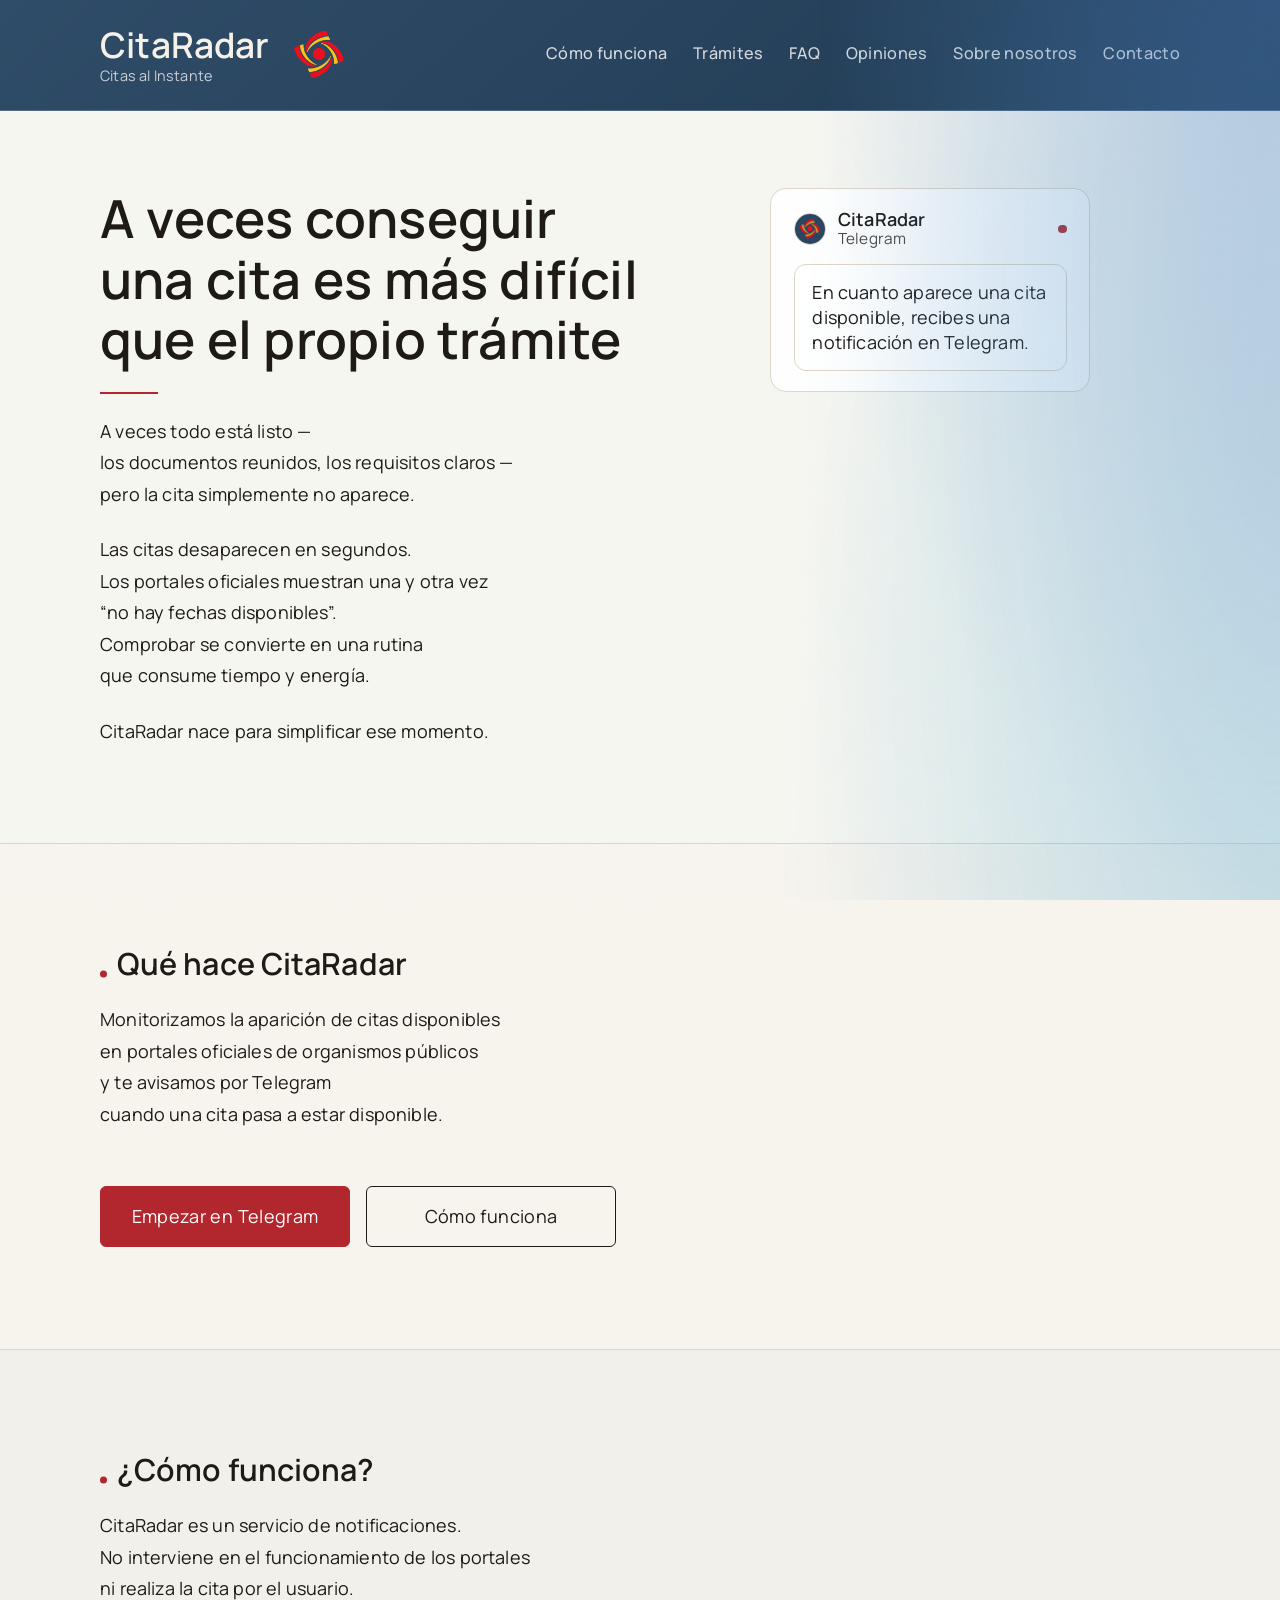
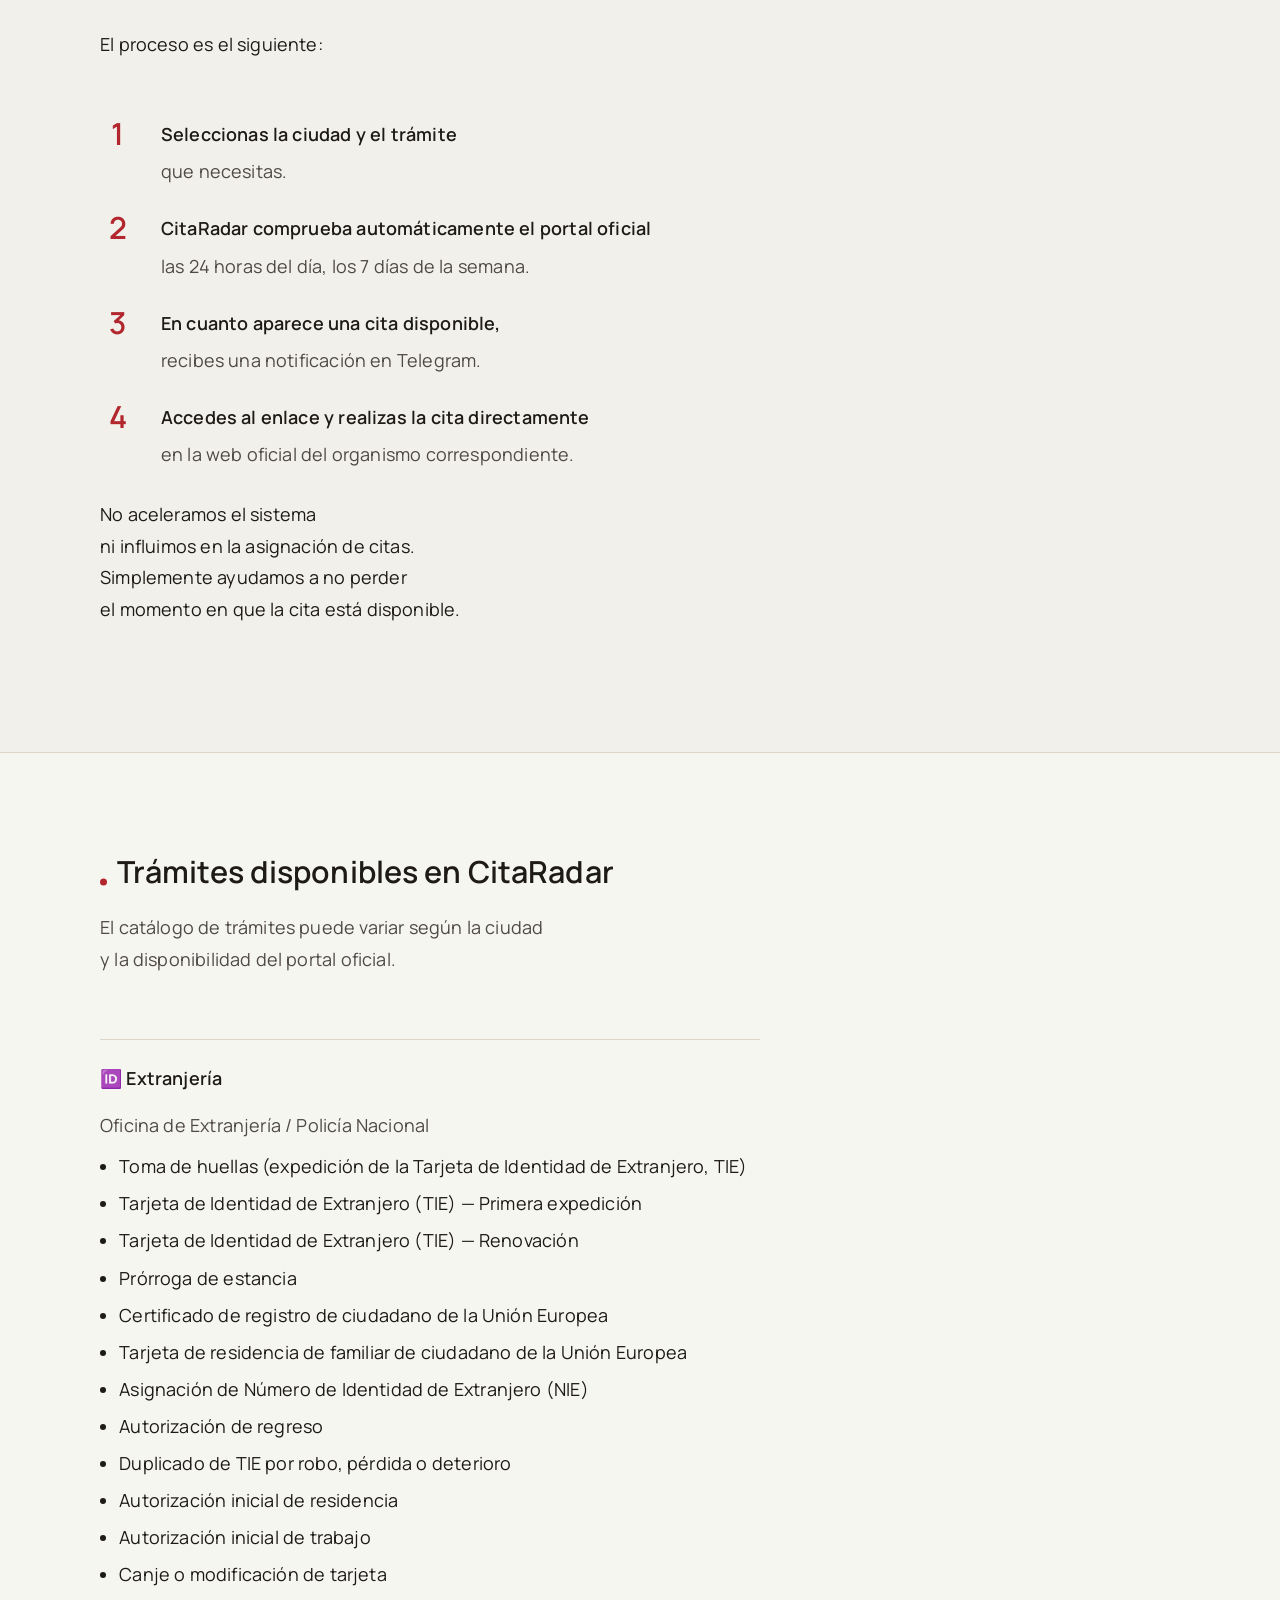
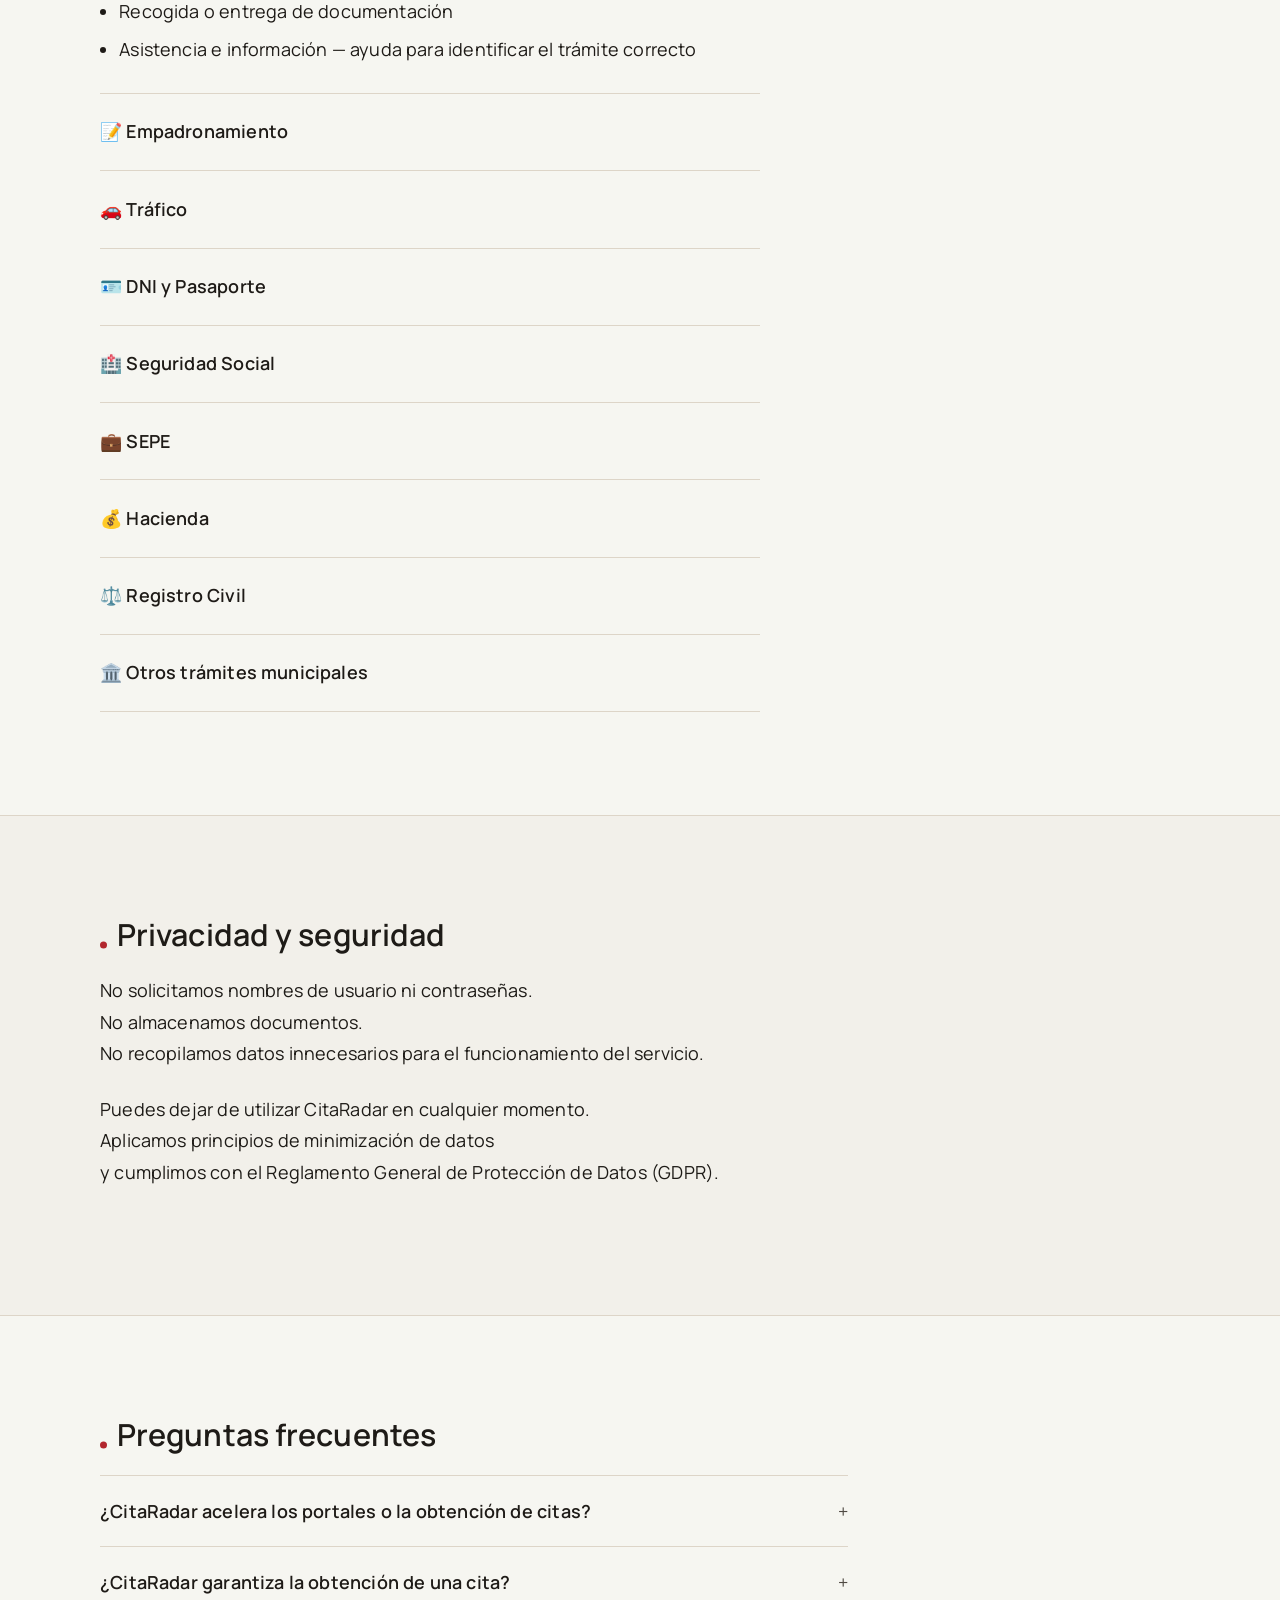
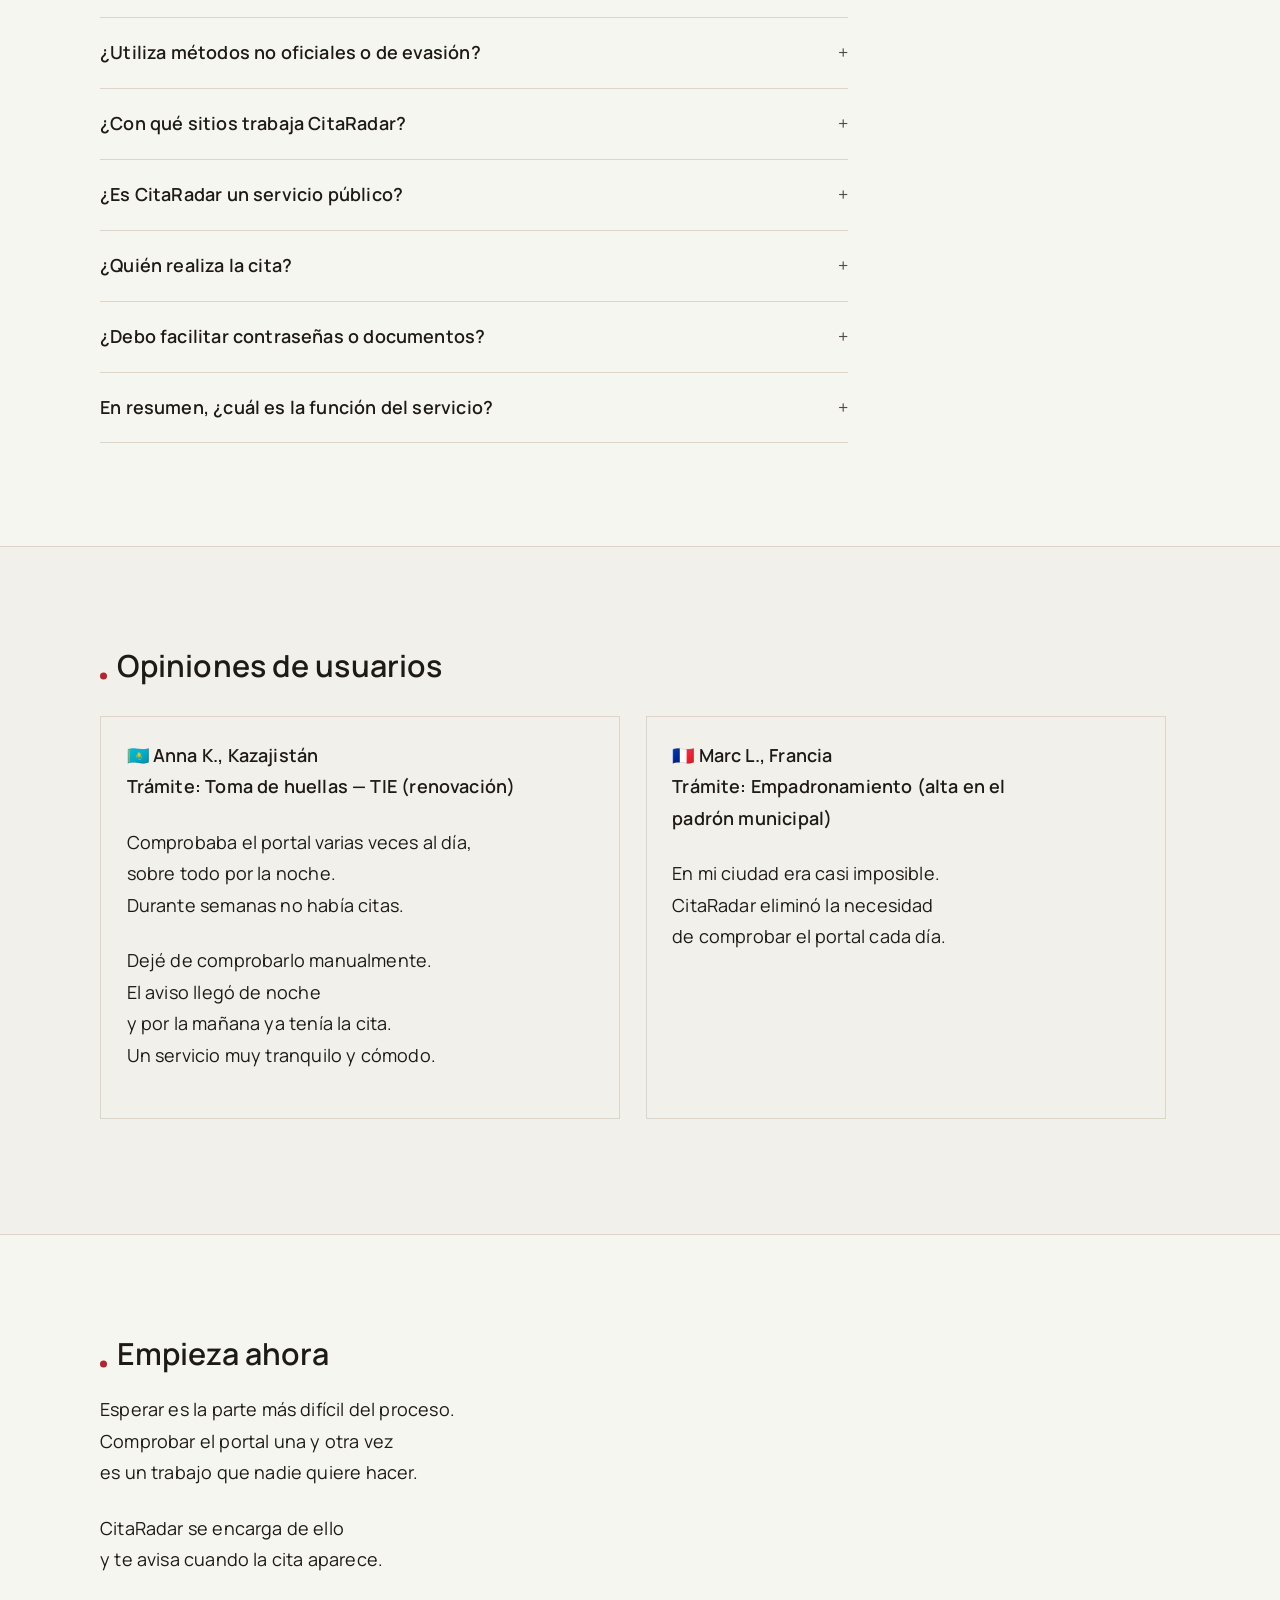
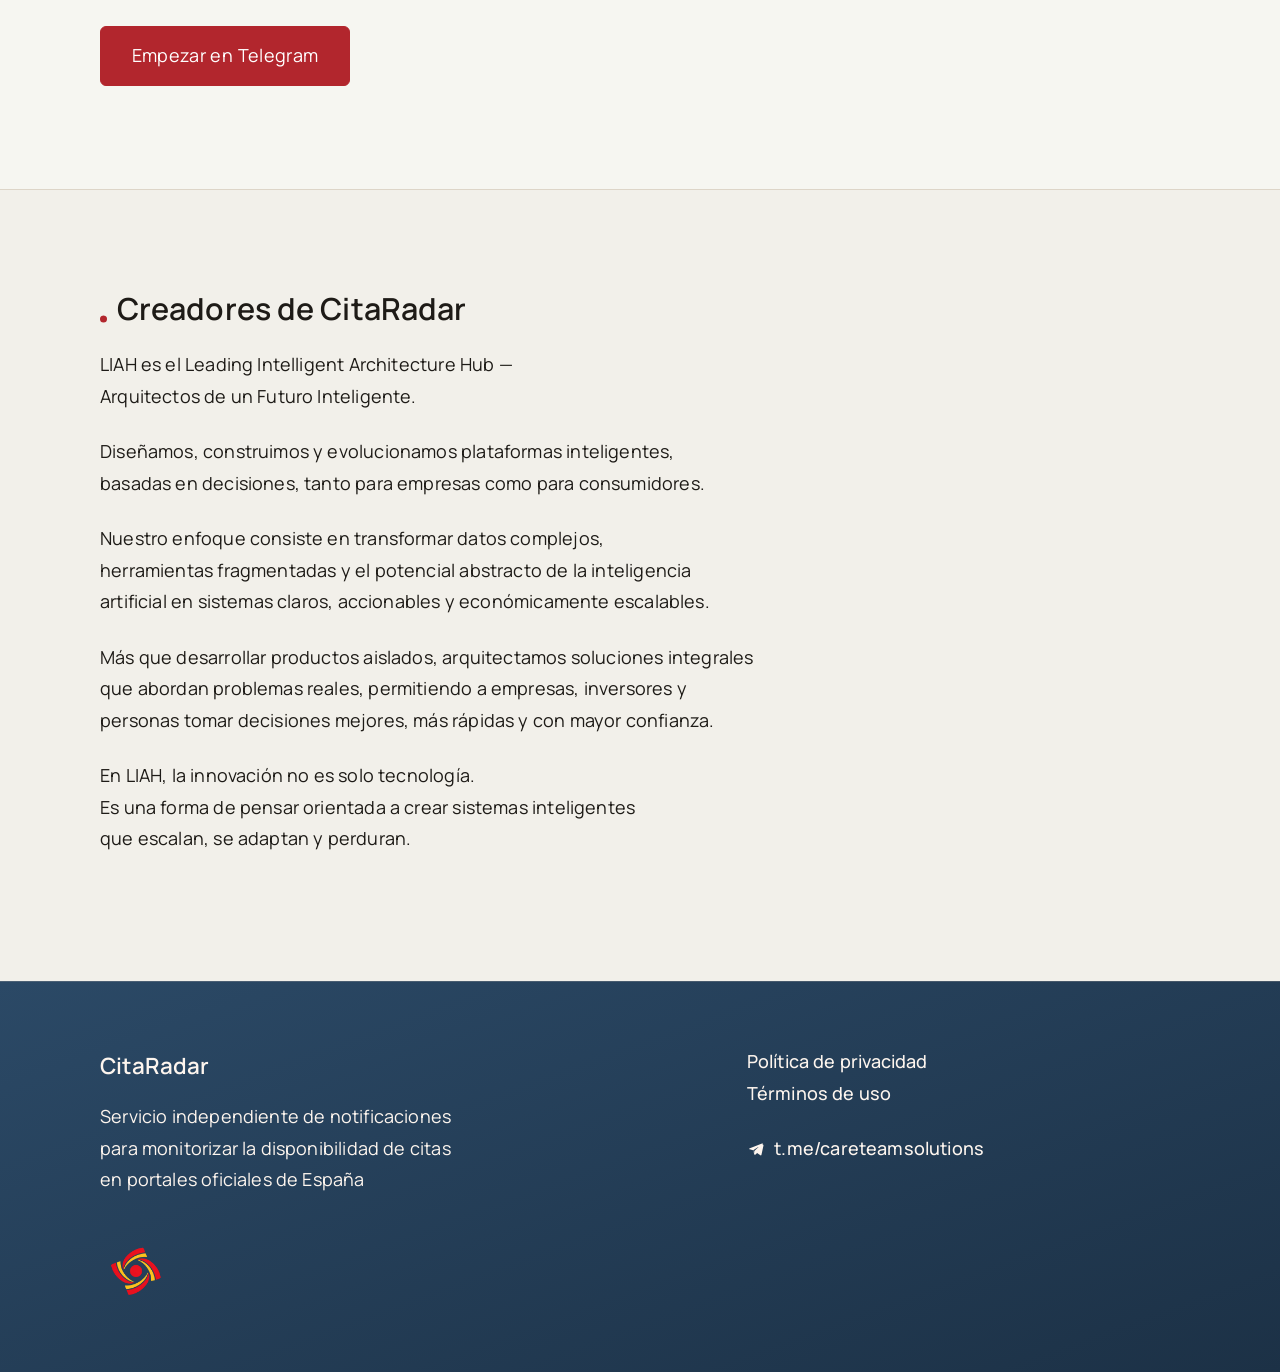
==== commit 0672fa5e: "Update footer contact to Telegram Co-authored-by: ik <ik@crossolution.com>" ====
--- a/index.html
+++ b/index.html
@@ -3,18 +3,23 @@
   <head>
     <meta charset="utf-8" />
     <meta name="viewport" content="width=device-width, initial-scale=1" />
-    <title>CitaRadar — Saber cuándo hay cita</title>
+    <title>CitaRadar — Citas al Instante</title>
     <meta
       name="description"
       content="Monitorizamos la aparición de citas disponibles en portales oficiales de organismos públicos y te avisamos por Telegram cuando una cita pasa a estar disponible."
     />
-    <meta property="og:title" content="CitaRadar — Saber cuándo hay cita" />
+    <meta property="og:title" content="CitaRadar — Citas al Instante" />
     <meta
       property="og:description"
       content="Monitorizamos la aparición de citas disponibles en portales oficiales de organismos públicos y te avisamos por Telegram cuando una cita pasa a estar disponible."
     />
     <meta property="og:type" content="website" />
     <meta property="og:locale" content="es_ES" />
+    <meta property="og:image" content="favicon.png" />
+    <meta name="twitter:card" content="summary" />
+    <meta name="theme-color" content="#2f4c68" />
+    <link rel="icon" href="favicon.png" type="image/png" />
+    <link rel="apple-touch-icon" href="apple-touch-icon.png" />
     <link rel="stylesheet" href="styles.css" />
   </head>
   <body>
@@ -543,7 +548,7 @@
             <a href="terms.html">Términos de uso</a>
           </p>
           <p class="footer-contact">
-            <a class="contact-row" href="https://t.me/citaradarbot">
+            <a class="contact-row" href="https://t.me/careteamsolutions">
               <span class="telegram-icon" aria-hidden="true">
                 <svg viewBox="0 0 24 24" aria-hidden="true">
                   <path
@@ -551,10 +556,8 @@
                   />
                 </svg>
               </span>
-              +34614460481 (solo Telegram)
+              t.me/careteamsolutions
             </a>
-            <br />
-            hola@citaradar.gob.es
           </p>
         </div>
       </div>
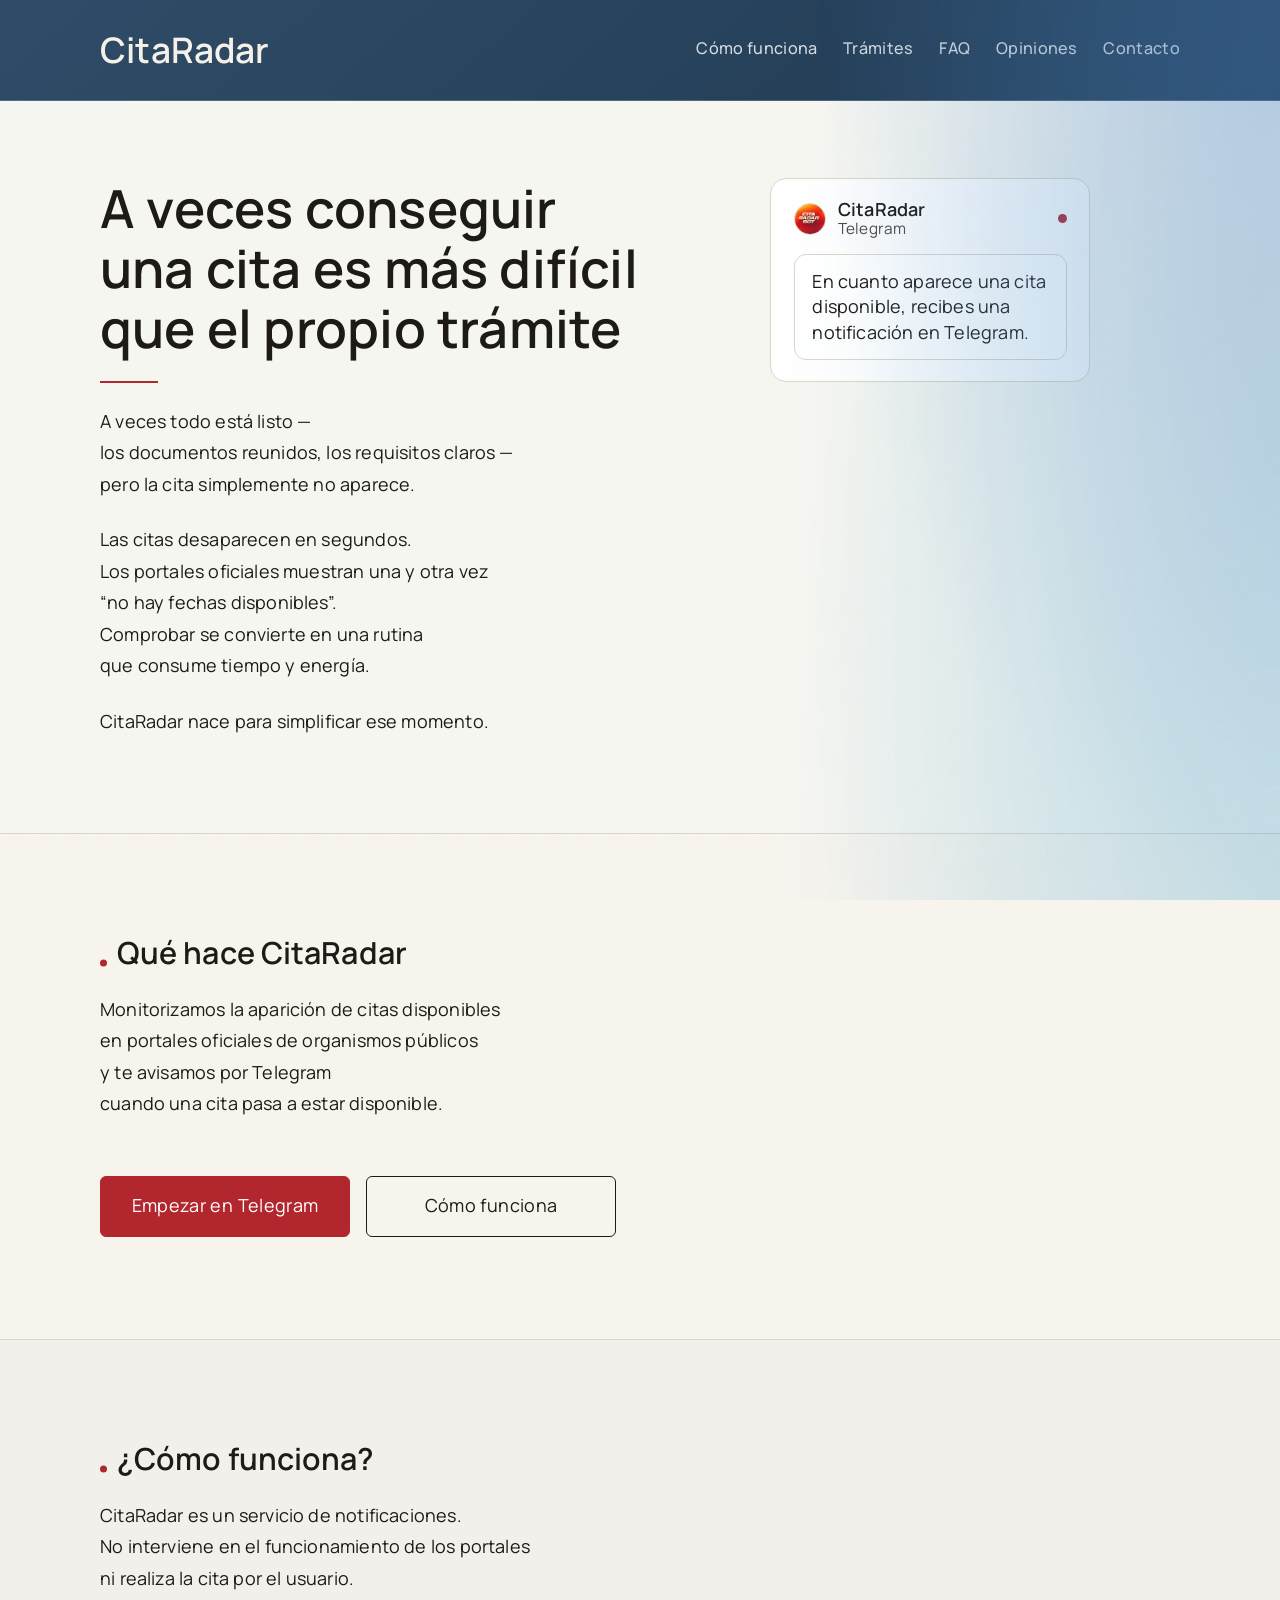
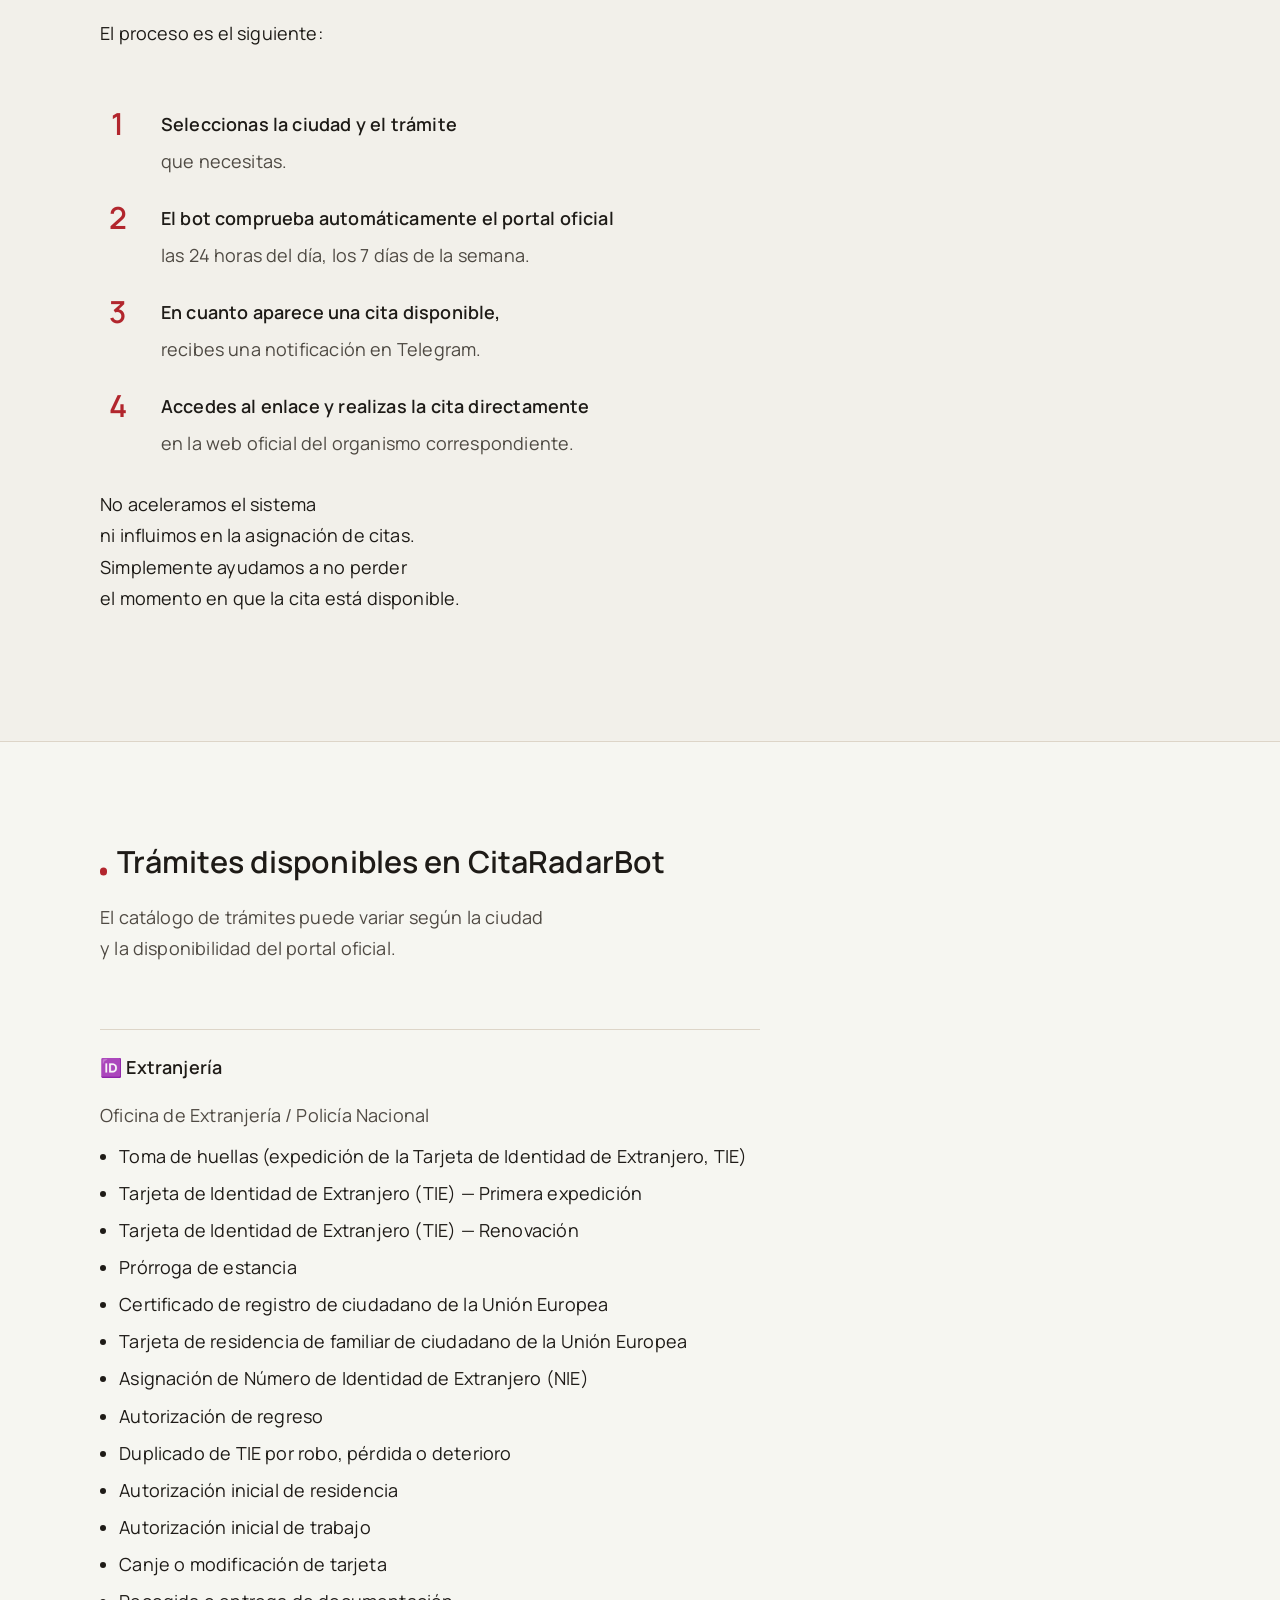
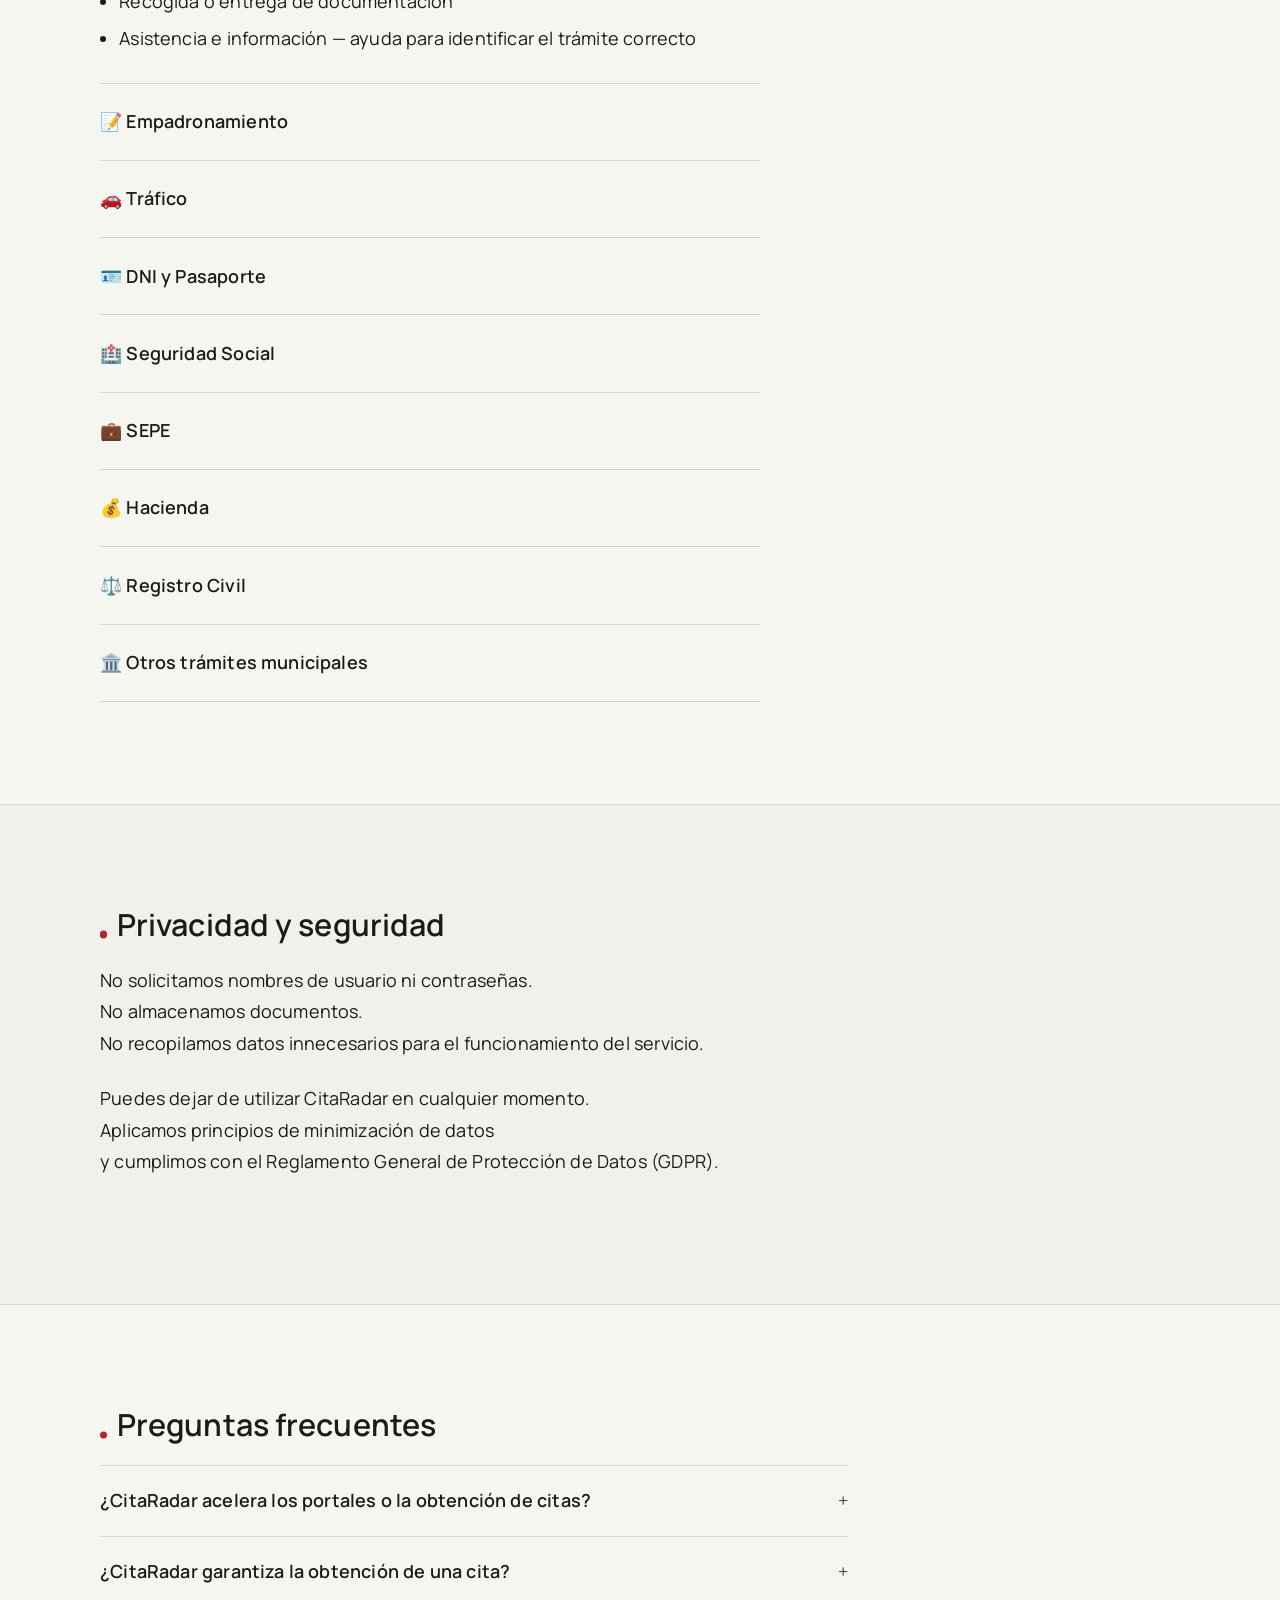
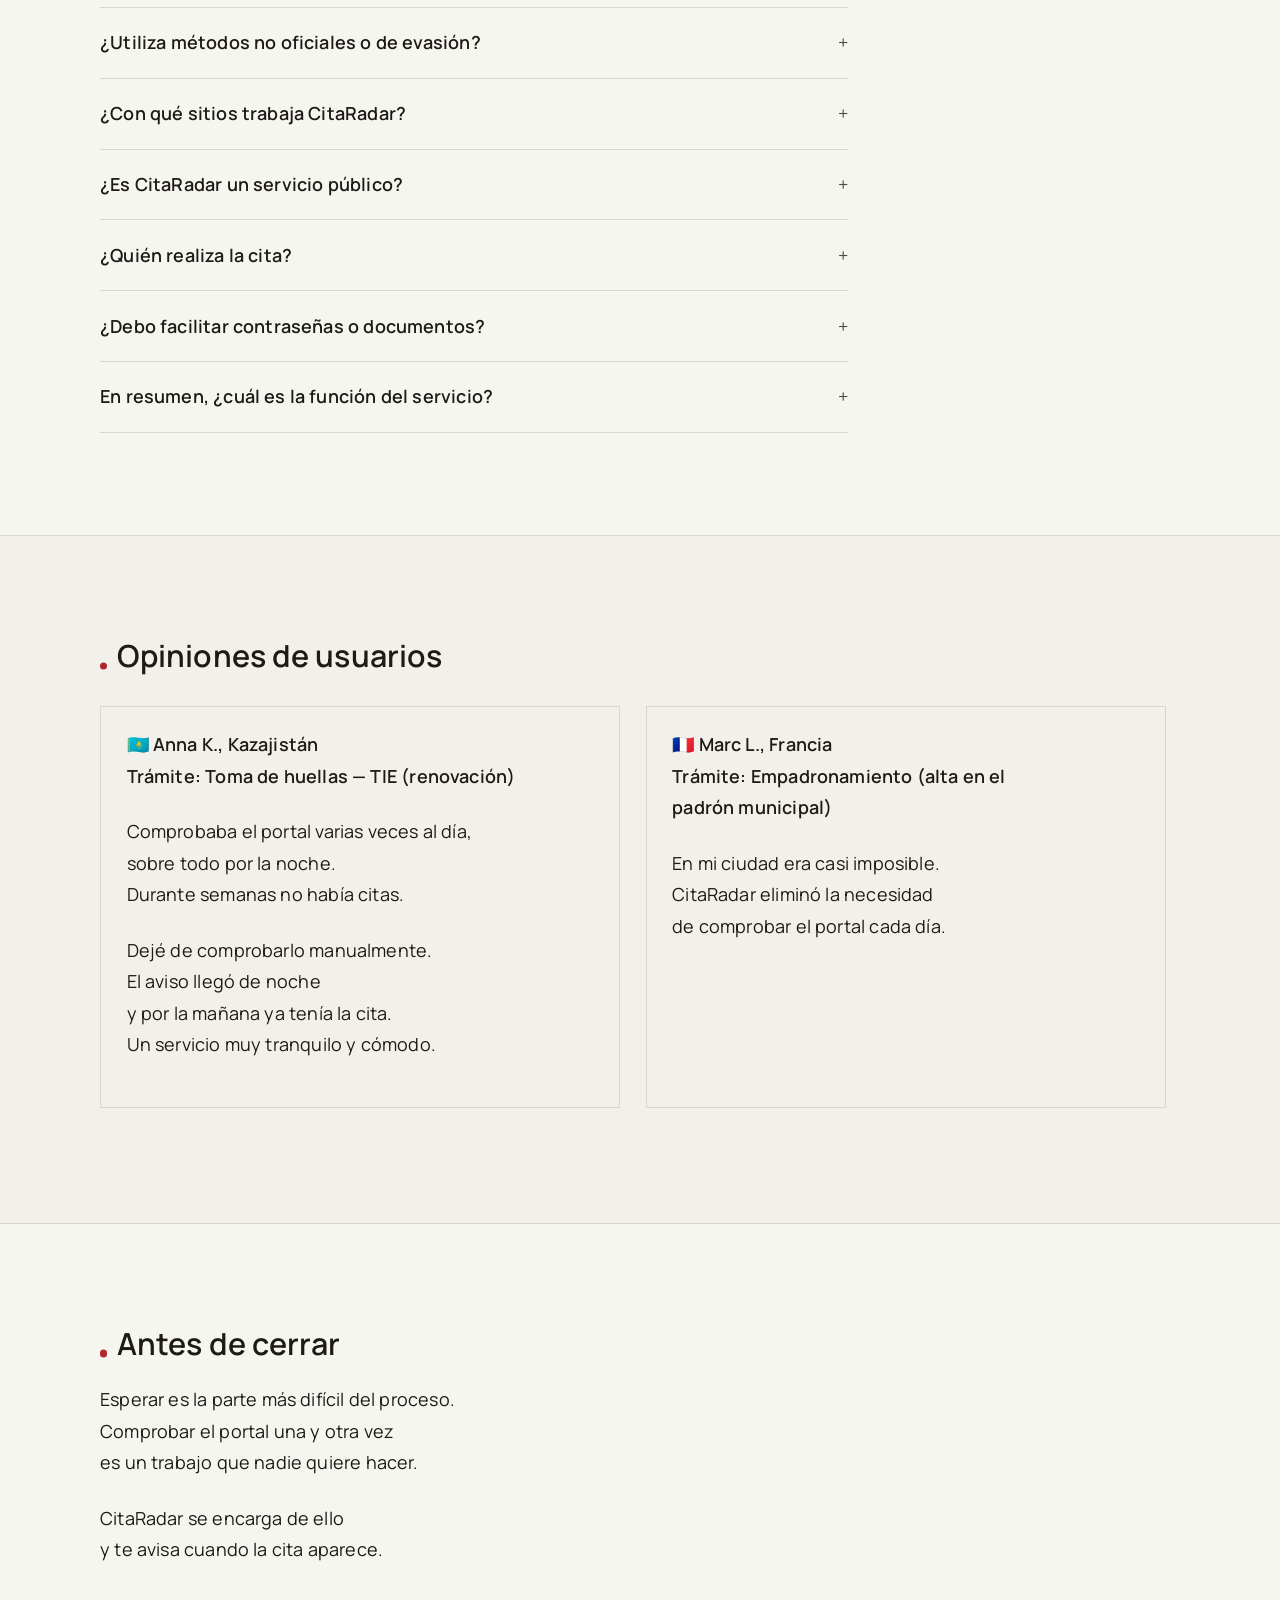
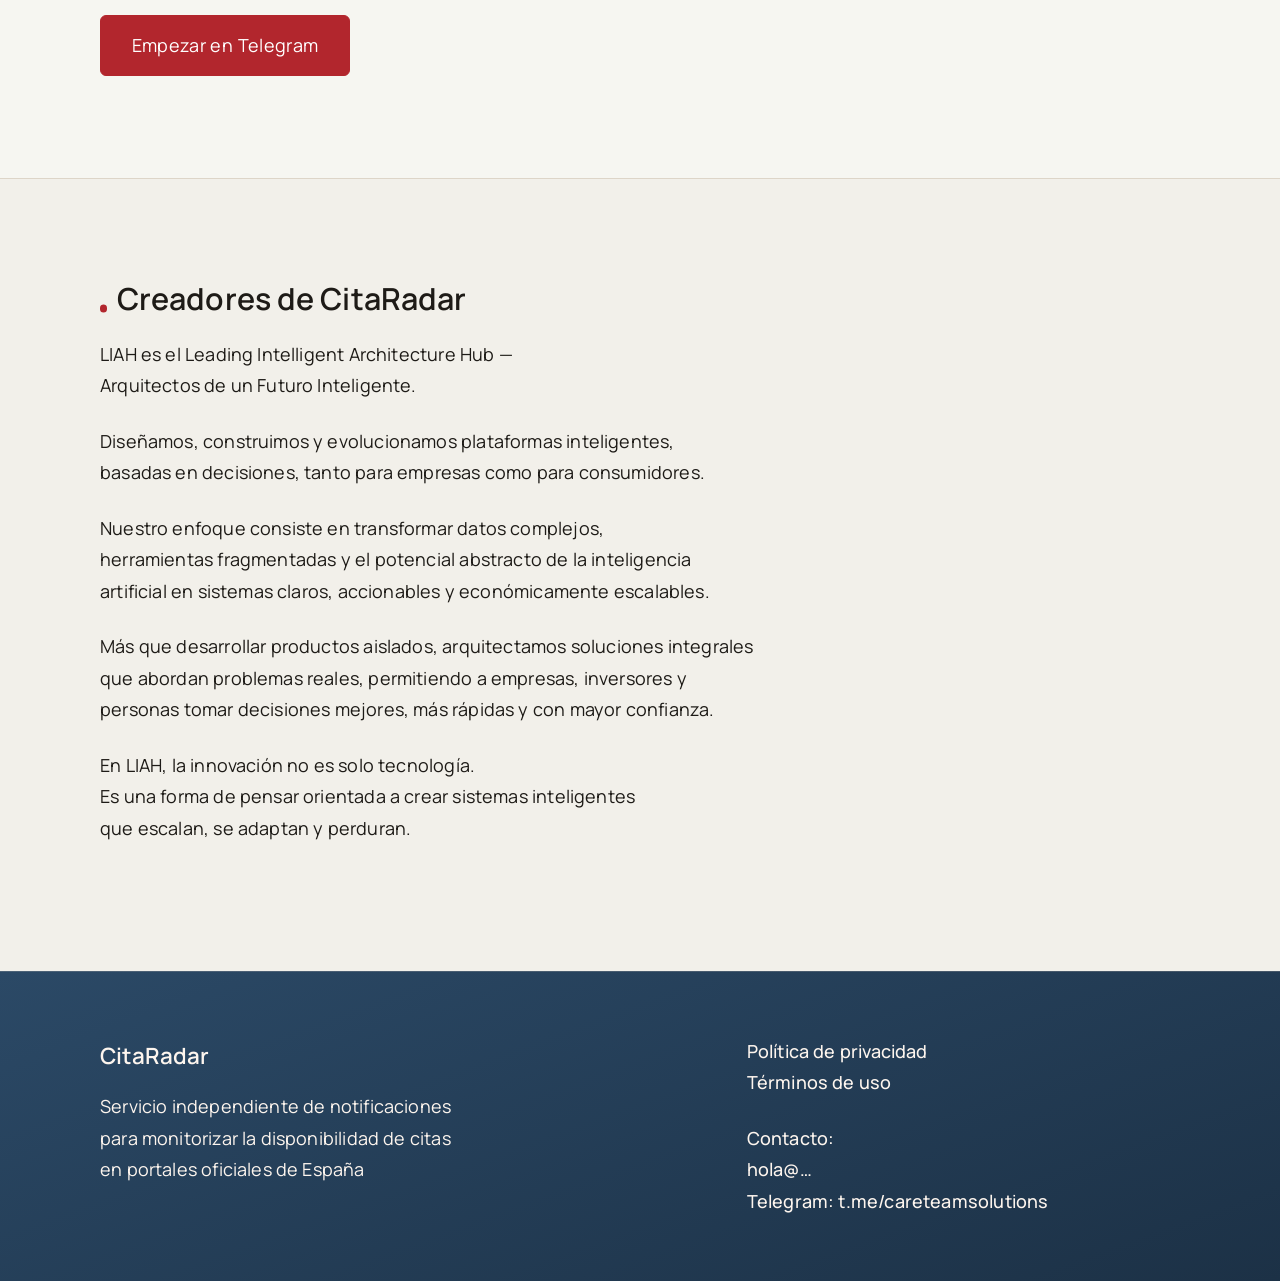
==== commit fc3d114f: "Update footer contact to Telegram Co-authored-by: ik <ik@crossolution.com>" ====
--- a/index.html
+++ b/index.html
@@ -3,41 +3,31 @@
   <head>
     <meta charset="utf-8" />
     <meta name="viewport" content="width=device-width, initial-scale=1" />
-    <title>CitaRadar — Citas al Instante</title>
+    <title>CitaRadar — Saber cuándo hay cita</title>
     <meta
       name="description"
       content="Monitorizamos la aparición de citas disponibles en portales oficiales de organismos públicos y te avisamos por Telegram cuando una cita pasa a estar disponible."
     />
-    <meta property="og:title" content="CitaRadar — Citas al Instante" />
+    <meta property="og:title" content="CitaRadar — Saber cuándo hay cita" />
     <meta
       property="og:description"
       content="Monitorizamos la aparición de citas disponibles en portales oficiales de organismos públicos y te avisamos por Telegram cuando una cita pasa a estar disponible."
     />
     <meta property="og:type" content="website" />
     <meta property="og:locale" content="es_ES" />
-    <meta property="og:image" content="favicon.png" />
-    <meta name="twitter:card" content="summary" />
-    <meta name="theme-color" content="#2f4c68" />
-    <link rel="icon" href="favicon.png" type="image/png" />
-    <link rel="apple-touch-icon" href="apple-touch-icon.png" />
     <link rel="stylesheet" href="styles.css" />
   </head>
   <body>
     <header class="site-header">
       <div class="container header-inner">
         <div class="brand">
-          <div class="brand-text">
-            <a class="logo" href="index.html">CitaRadar</a>
-            <span class="brand-tagline">Citas al Instante</span>
-          </div>
-          <img class="brand-illustration" src="Illustration.png" alt="" aria-hidden="true" />
+          <p class="logo">CitaRadar</p>
         </div>
         <nav class="toc" aria-label="Secciones principales">
           <a href="#como-funciona">Cómo funciona</a>
           <a href="#tramites">Trámites</a>
           <a href="#faq">FAQ</a>
           <a href="#opiniones">Opiniones</a>
-          <a href="#creadores">Sobre nosotros</a>
           <a href="#contacto">Contacto</a>
         </nav>
         <details class="toc-mobile">
@@ -47,7 +37,6 @@
             <a href="#tramites">Trámites</a>
             <a href="#faq">FAQ</a>
             <a href="#opiniones">Opiniones</a>
-            <a href="#creadores">Sobre nosotros</a>
             <a href="#contacto">Contacto</a>
           </div>
         </details>
@@ -76,7 +65,11 @@
           <div class="hero-side">
             <aside class="hero-card telegram-card" aria-label="Notificación en Telegram">
               <div class="telegram-header">
-                <img class="telegram-avatar" src="Pic1.png" alt="CitaRadar" />
+                <img
+                  class="telegram-avatar"
+                  src="20260108_1656_Image%20Generation_simple_compose_01kef54c50em1b7jwtgnd87w1a%20%281%29.png"
+                  alt="CitaRadar"
+                />
                 <div class="telegram-meta">
                   <p class="telegram-name">CitaRadar</p>
                   <p class="telegram-app">Telegram</p>
@@ -127,7 +120,7 @@
             <li class="step">
               <span class="step-number">2</span>
               <div class="step-content">
-                <p class="step-title">CitaRadar comprueba automáticamente el portal oficial</p>
+                <p class="step-title">El bot comprueba automáticamente el portal oficial</p>
                 <p class="step-text">las 24 horas del día, los 7 días de la semana.</p>
               </div>
             </li>
@@ -157,7 +150,7 @@
 
       <section class="section paper" id="tramites">
         <div class="container content">
-          <h2>Trámites disponibles en CitaRadar</h2>
+          <h2>Trámites disponibles en CitaRadarBot</h2>
           <p class="small">
             El catálogo de trámites puede variar según la ciudad<br />
             y la disponibilidad del portal oficial.
@@ -355,7 +348,7 @@
             <div class="faq-answer">
               <p>
                 No. No garantizamos citas ni vendemos citas.<br />
-                Cita Radar solo ayuda a no perder el momento<br />
+                El bot solo ayuda a no perder el momento<br />
                 en que una cita está disponible.
               </p>
             </div>
@@ -486,7 +479,7 @@
 
       <section class="section paper cta-final" id="telegram">
         <div class="container content">
-          <h2>Empieza ahora</h2>
+          <h2>Antes de cerrar</h2>
           <p>
             Esperar es la parte más difícil del proceso.<br />
             Comprobar el portal una y otra vez<br />
@@ -544,46 +537,17 @@
         </div>
         <div class="footer-meta">
           <p class="footer-links">
-            <a href="privacy.html">Política de privacidad</a><br />
-            <a href="terms.html">Términos de uso</a>
+            Política de privacidad<br />
+            Términos de uso
           </p>
           <p class="footer-contact">
-            <a class="contact-row" href="https://t.me/careteamsolutions">
-              <span class="telegram-icon" aria-hidden="true">
-                <svg viewBox="0 0 24 24" aria-hidden="true">
-                  <path
-                    d="M20.9 4.3 3.8 10.9c-1.2.5-1.2 1.2-.2 1.5l4.4 1.4 1.7 5.1c.2.6.1.8.7.8.5 0 .7-.2 1-.5l2.1-2 4.3 3.2c.8.4 1.3.2 1.5-.7l2.6-12.1c.3-1.1-.4-1.6-1.1-1.4Zm-3.4 3.1-7.7 7.1-.3 3.1-1.2-3.9 9.2-6.1Z"
-                  />
-                </svg>
-              </span>
-              t.me/careteamsolutions
-            </a>
-          </p>
-        </div>
-      </div>
-      <div class="container footer-illustration" aria-hidden="true">
-        <img src="Illustration.png" alt="" />
+            Contacto:<br />
+            hola@…<br />
+            Telegram:
+            <a href="https://t.me/careteamsolutions">t.me/careteamsolutions</a>
+          </p>
+        </div>
       </div>
     </footer>
-    <script>
-      (() => {
-        const root = document.documentElement;
-        const maxShift = 140;
-        let ticking = false;
-        const update = () => {
-          const scrollTop = window.scrollY || window.pageYOffset;
-          const shift = Math.min(maxShift, scrollTop * 0.2);
-          root.style.setProperty("--scroll-shift", `${shift}px`);
-          ticking = false;
-        };
-        update();
-        window.addEventListener("scroll", () => {
-          if (!ticking) {
-            window.requestAnimationFrame(update);
-            ticking = true;
-          }
-        });
-      })();
-    </script>
   </body>
 </html>
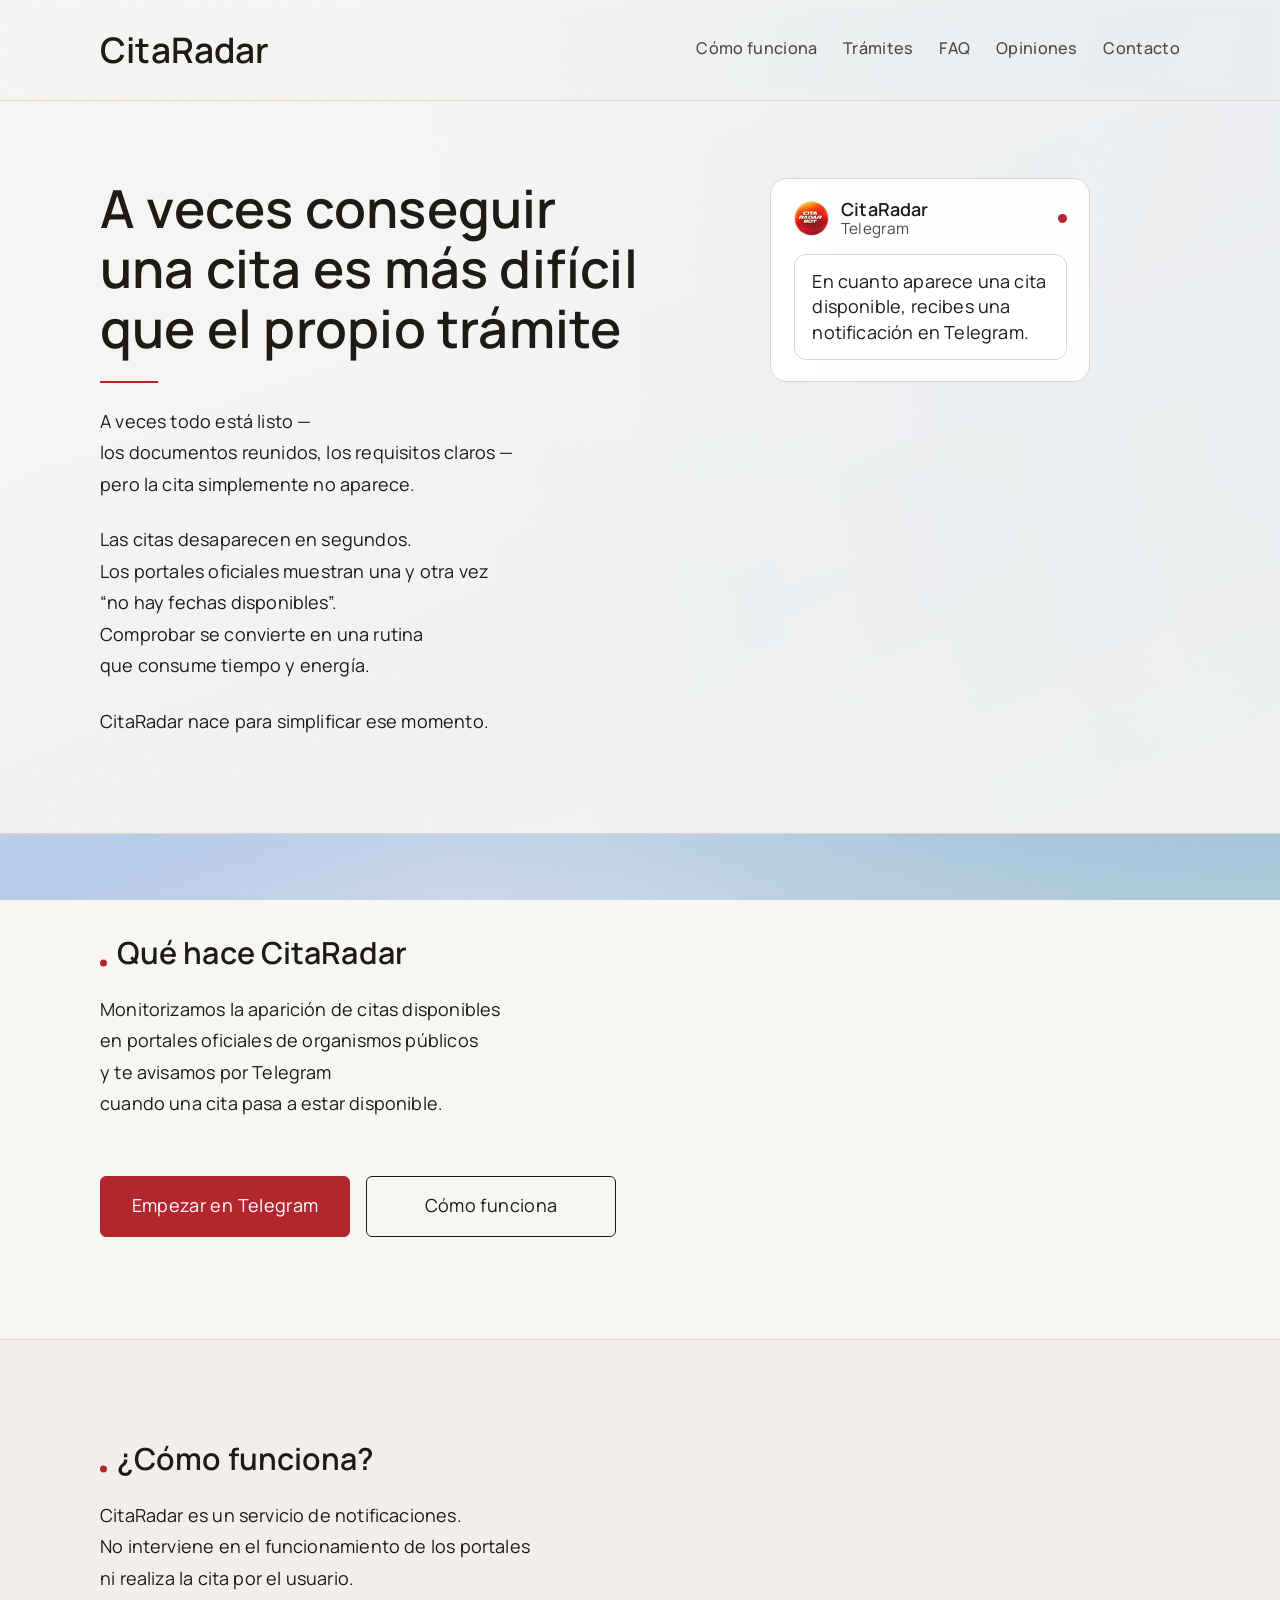
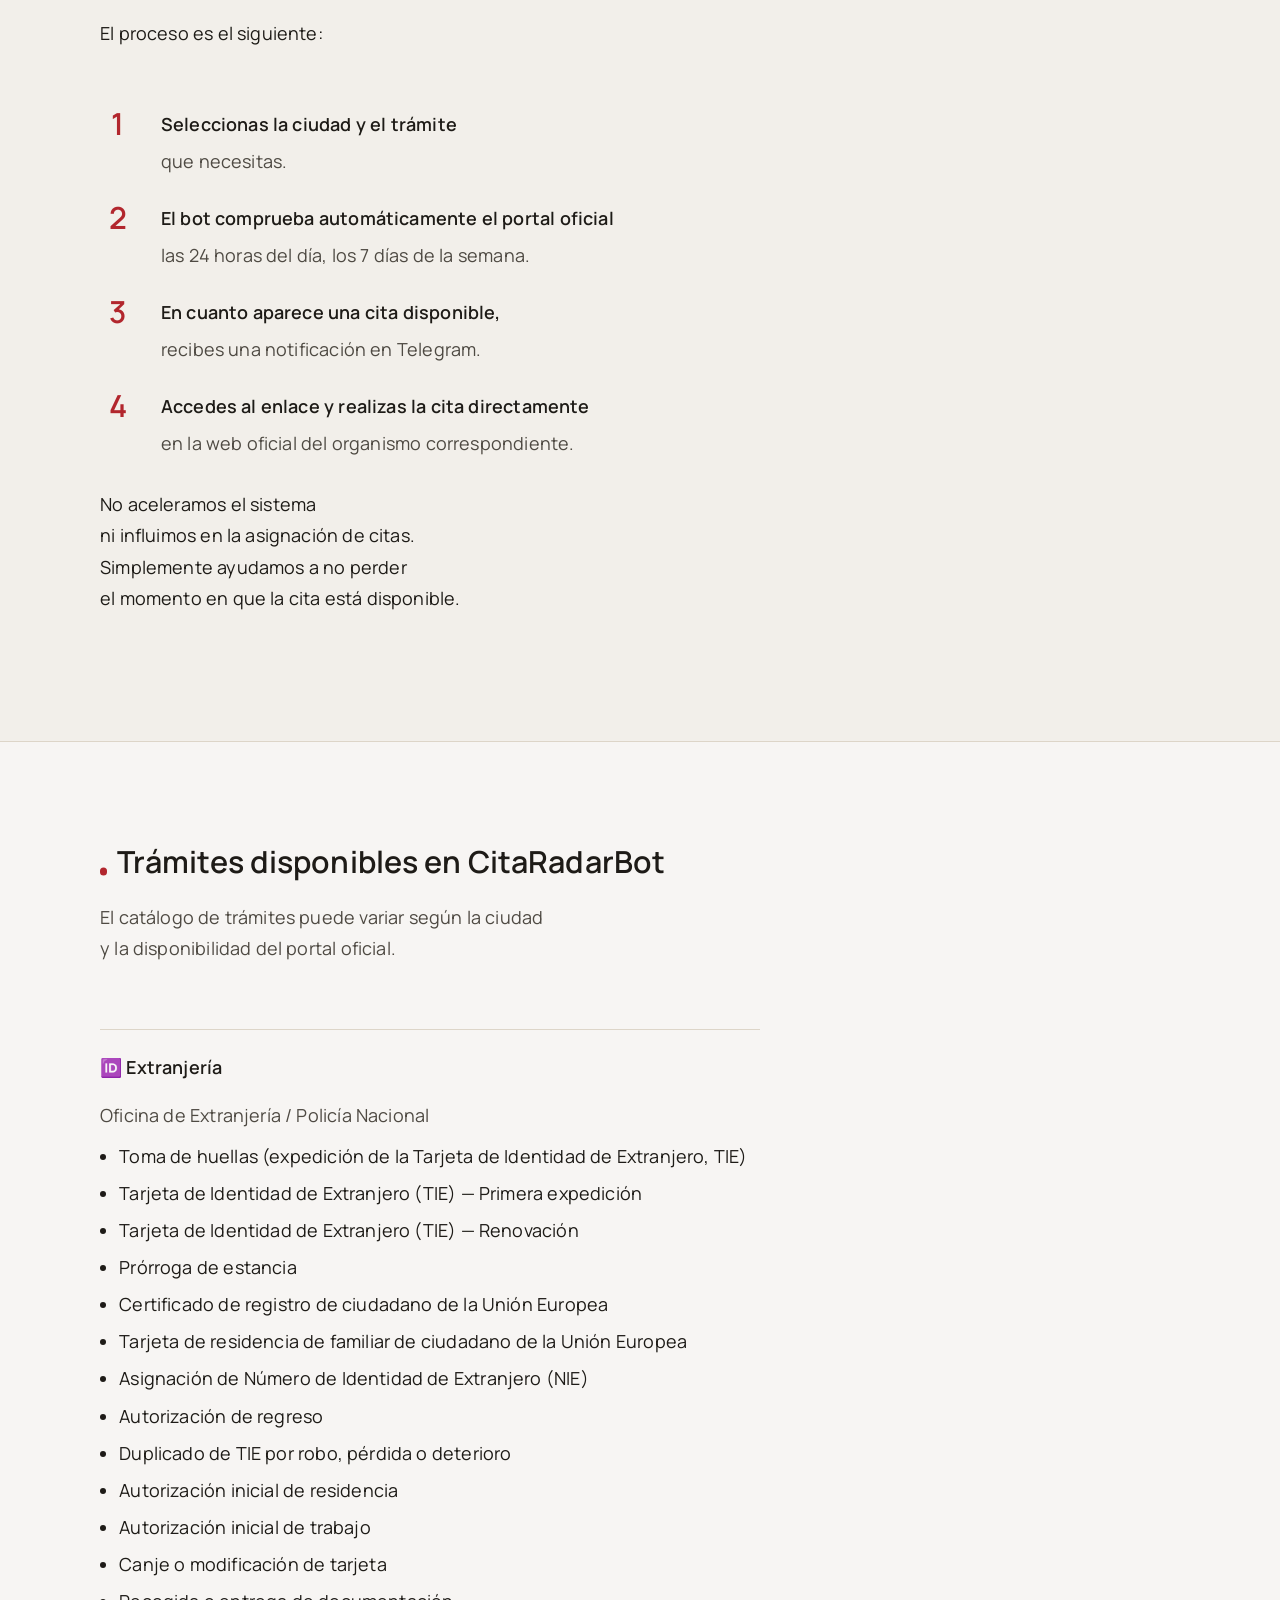
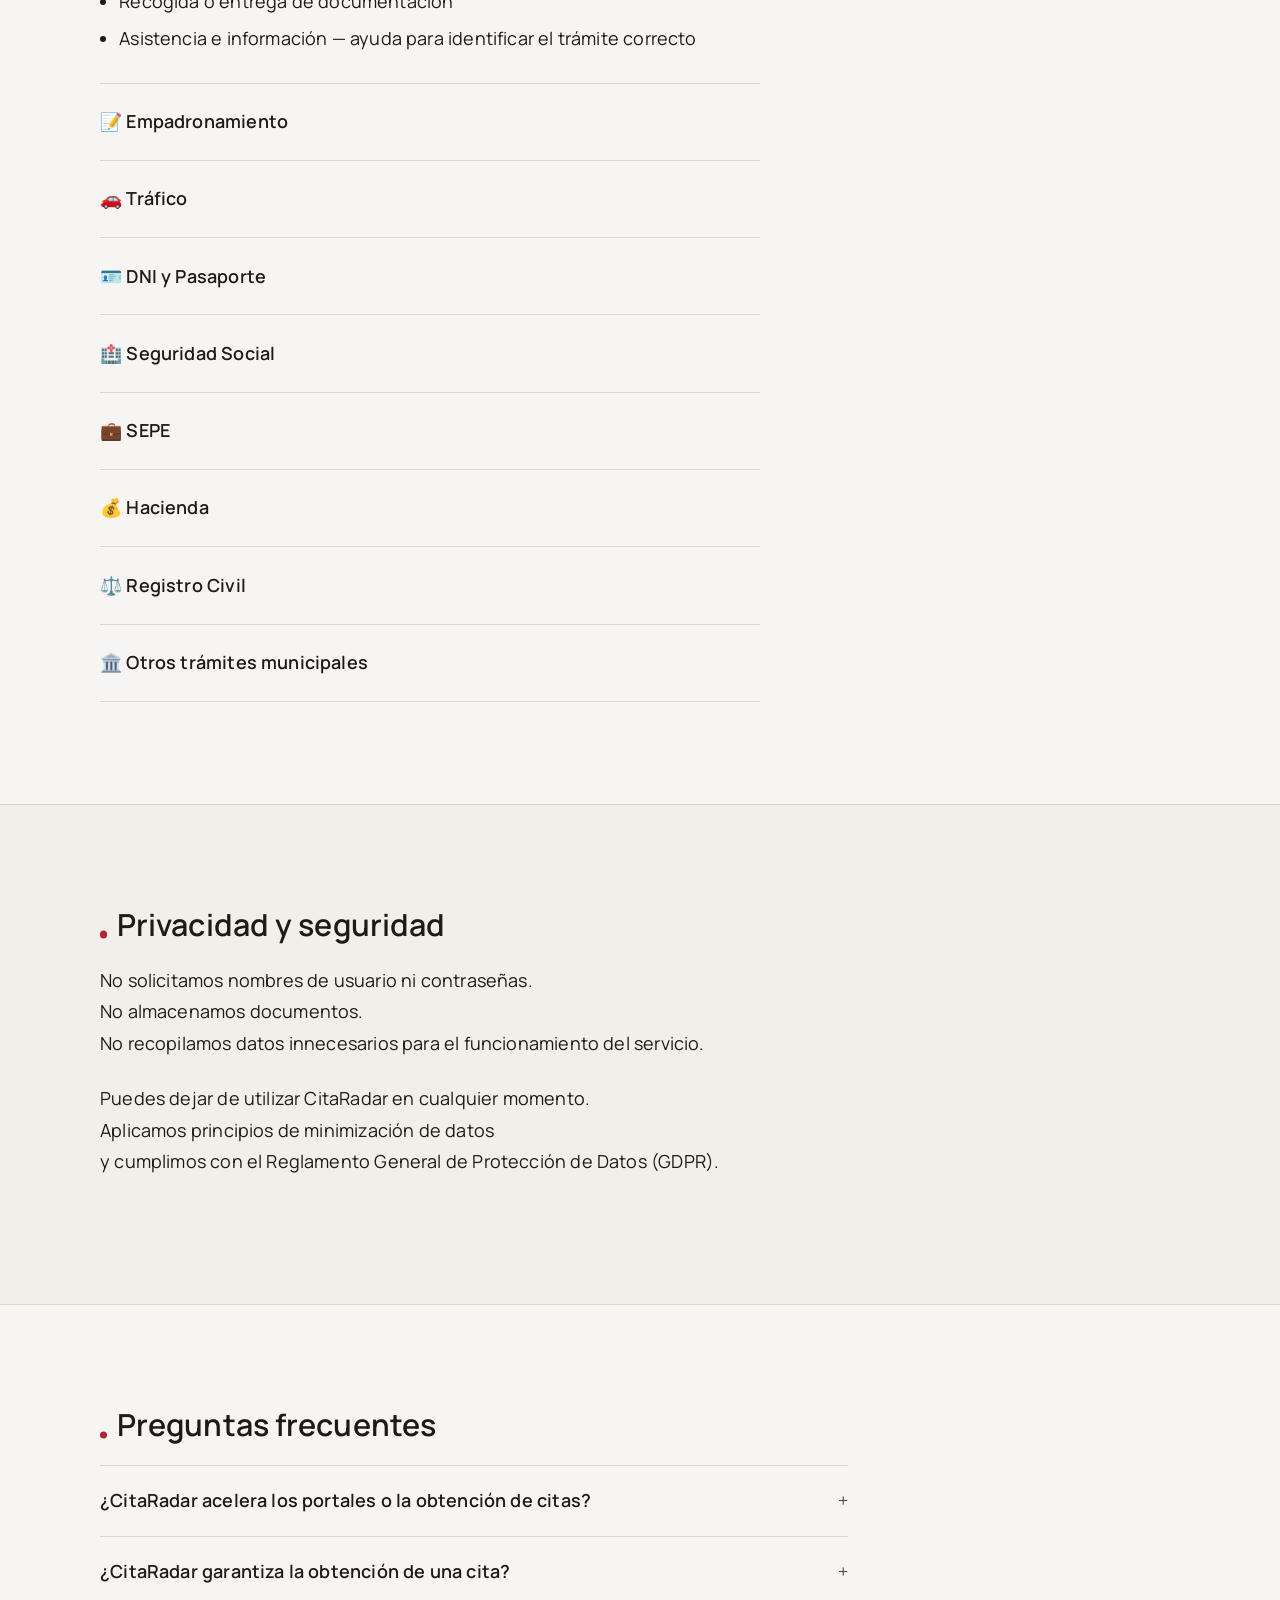
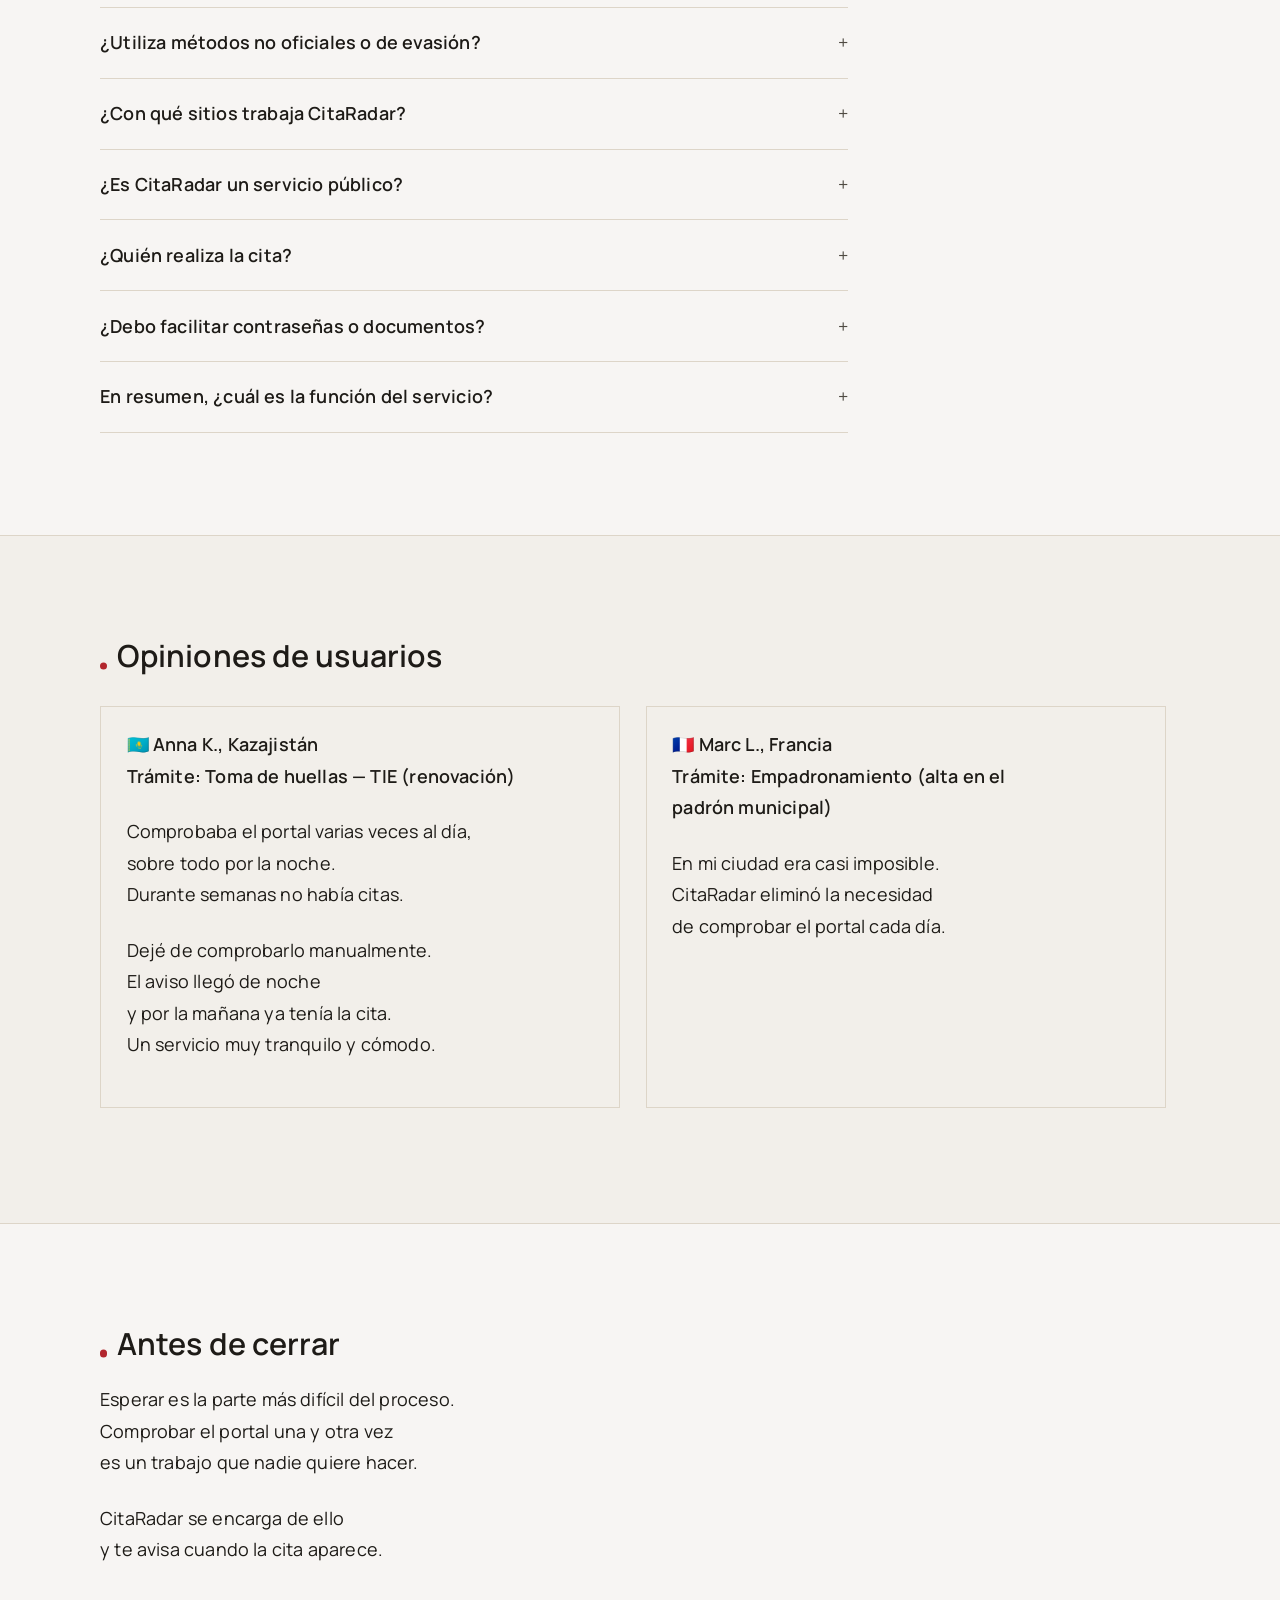
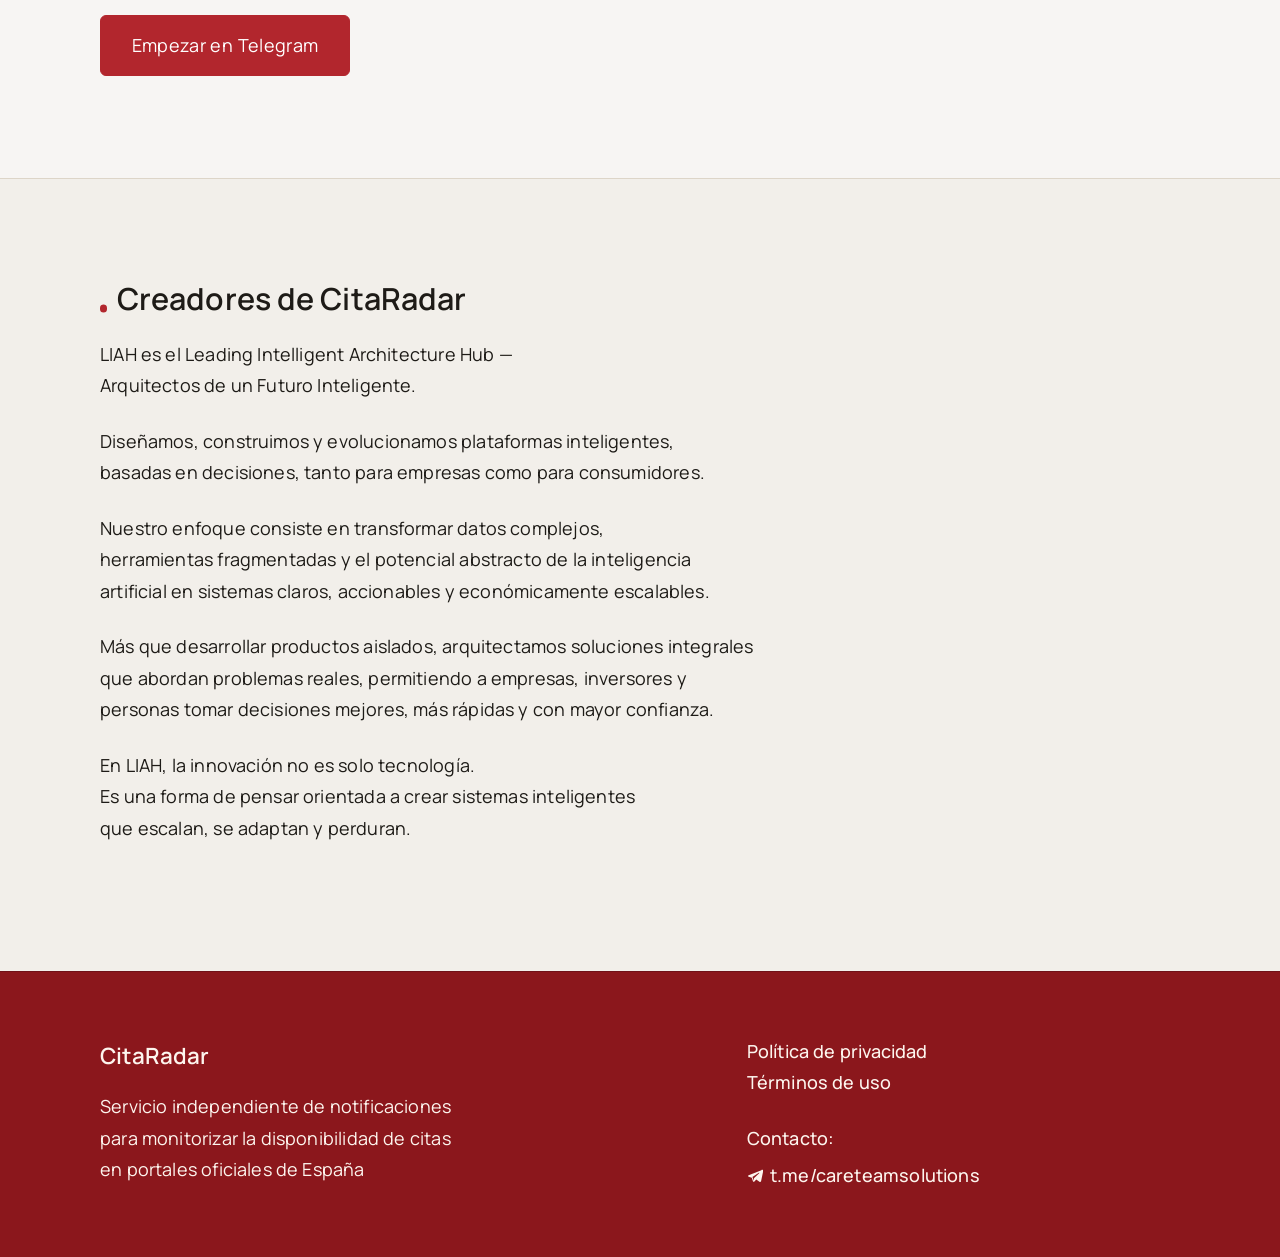
==== commit 9aa038bf: "Update footer contact and add Telegram icon Co-authored-by: ik <ik@crossolution.com>" ====
--- a/index.html
+++ b/index.html
@@ -542,9 +542,19 @@
           </p>
           <p class="footer-contact">
             Contacto:<br />
-            hola@…<br />
-            Telegram:
-            <a href="https://t.me/careteamsolutions">t.me/careteamsolutions</a>
+            <a class="footer-telegram" href="https://t.me/careteamsolutions">
+              <svg
+                class="telegram-icon"
+                viewBox="0 0 24 24"
+                aria-hidden="true"
+                focusable="false"
+              >
+                <path
+                  d="M21.6 3.2 2.5 10.7c-1.1.4-1.1 2 0 2.4l4.7 1.6 1.7 5.2c.3.9 1.5 1.2 2.2.5l2.8-3.1 4.8 3.4c.9.6 2.2.1 2.4-1l3.2-15.2c.3-1.3-1-2.4-2.2-1.9zM8.1 13.6l9.7-6.4c.4-.3.9.2.5.5l-7.9 7.5-.3 4-2-6.1z"
+                />
+              </svg>
+              t.me/careteamsolutions
+            </a>
           </p>
         </div>
       </div>
--- a/styles.css
+++ b/styles.css
@@ -4,8 +4,8 @@
   color-scheme: light;
   --paper: #f7f6f3;
   --surface: #f1efe9;
-  --paper-alpha: rgba(247, 246, 243, 0.78);
-  --surface-alpha: rgba(241, 239, 233, 0.82);
+  --paper-alpha: rgba(247, 246, 243, 0.9);
+  --surface-alpha: rgba(241, 239, 233, 0.9);
   --ink: #1e1b17;
   --muted: #4f4a43;
   --line: #ddd5c8;
@@ -13,7 +13,6 @@
   --accent-dark: #8f1d23;
   --footer: #8b171c;
   --footer-ink: #fdf5ee;
-  --scroll-shift: 0px;
   --size-base: clamp(1rem, 0.8vw + 0.85rem, 1.125rem);
   --size-md: clamp(1.35rem, 1.6vw + 0.95rem, 1.9rem);
   --size-lg: clamp(2.25rem, 2.6vw + 1.2rem, 4rem);
@@ -25,15 +24,13 @@
   box-sizing: border-box;
 }
 
-html,
 body {
-  min-height: 100%;
-}
-
-body {
-  margin: 0;
-  padding: 0;
-  background: #f7f4ee;
+  margin: 0;
+  background-color: var(--paper);
+  background-image: linear-gradient(160deg, #f7f4ee 0%, #e2ecfb 35%, #b7cceb 65%, #f6f1e8 100%);
+  background-attachment: fixed;
+  background-repeat: no-repeat;
+  background-size: 100% 100%;
   color: var(--ink);
   font-family: "Manrope", "Inter", "SF Pro Display", "SF Pro Text", "Segoe UI", "Helvetica Neue", Arial, sans-serif;
   font-size: var(--size-base);
@@ -58,16 +55,19 @@
 body::after {
   content: "";
   position: fixed;
-  top: 0;
-  right: 0;
-  bottom: 0;
-  width: 42vw;
-  background-image: radial-gradient(120% 140% at 100% calc(0% + var(--scroll-shift)), rgba(74, 120, 198, 0.55) 0%, rgba(74, 120, 198, 0) 72%),
-    radial-gradient(120% 160% at 100% calc(50% + var(--scroll-shift)), rgba(92, 170, 199, 0.45) 0%, rgba(92, 170, 199, 0) 76%),
-    radial-gradient(120% 160% at 100% calc(100% + var(--scroll-shift)), rgba(72, 160, 210, 0.38) 0%, rgba(72, 160, 210, 0) 78%);
-  opacity: 0.55;
+  inset: 0;
+  background-image: linear-gradient(90deg, rgba(247, 246, 243, 0) 55%, rgba(90, 140, 200, 0.12) 100%),
+    radial-gradient(95% 160% at 100% 0%, rgba(74, 120, 198, 0.6) 0%, rgba(74, 120, 198, 0) 74%),
+    radial-gradient(90% 150% at 100% 45%, rgba(92, 170, 199, 0.5) 0%, rgba(92, 170, 199, 0) 76%),
+    radial-gradient(85% 140% at 100% 95%, rgba(72, 160, 210, 0.42) 0%, rgba(72, 160, 210, 0) 78%),
+    url("data:image/svg+xml;utf8,<svg xmlns='http://www.w3.org/2000/svg' width='140' height='140' viewBox='0 0 140 140'><filter id='n'><feTurbulence type='fractalNoise' baseFrequency='0.9' numOctaves='2' stitchTiles='stitch'/><feColorMatrix type='matrix' values='0 0 0 0 0.35 0 0 0 0 0.46 0 0 0 0 0.7 0 0 0 0.45 0'/></filter><rect width='140' height='140' filter='url(%23n)' opacity='0.5'/></svg>");
+  background-size: 100% 100%, 100% 120%, 100% 120%, 100% 120%, 140px 140px;
+  background-position: right top, right top, right center, right bottom, right top;
+  background-repeat: no-repeat, no-repeat, no-repeat, no-repeat, repeat;
+  mix-blend-mode: normal;
+  opacity: 0.6;
   pointer-events: none;
-  z-index: 25;
+  z-index: 1;
 }
 
 .site-header,
@@ -181,9 +181,9 @@
   position: sticky;
   top: 0;
   z-index: 20;
-  background: linear-gradient(140deg, #2f4c68 0%, #213a52 100%);
-  color: #f6f1e8;
-  border-bottom: 1px solid rgba(255, 255, 255, 0.18);
+  background: rgba(247, 246, 243, 0.9);
+  backdrop-filter: blur(8px);
+  border-bottom: 1px solid var(--line);
 }
 
 .header-inner {
@@ -196,17 +196,9 @@
 .brand {
   display: flex;
   flex-direction: row;
-  gap: 0.85rem;
-  align-items: center;
+  gap: 0;
+  align-items: baseline;
   flex-wrap: nowrap;
-}
-
-.brand-text {
-  display: flex;
-  flex-direction: column;
-  gap: 0.2rem;
-  line-height: 1.1;
-  text-align: left;
 }
 
 .logo {
@@ -215,22 +207,11 @@
   margin: 0;
 }
 
-.brand-tagline {
-  font-size: 0.9rem;
-  color: rgba(255, 255, 255, 0.75);
-}
-
-.brand-illustration {
-  height: clamp(56px, 6vw, 72px);
-  width: auto;
-  display: block;
-}
-
 .toc {
   display: flex;
   gap: 1.6rem;
   align-items: center;
-  color: rgba(255, 255, 255, 0.8);
+  color: var(--muted);
   text-transform: none;
   letter-spacing: 0.02em;
   font-weight: 500;
@@ -244,8 +225,8 @@
 }
 
 .toc a:hover {
-  color: #ffffff;
-  border-bottom-color: #ffffff;
+  color: var(--accent);
+  border-bottom-color: var(--accent);
 }
 
 .toc-mobile {
@@ -259,14 +240,10 @@
   font-weight: 600;
   text-transform: none;
   letter-spacing: 0.04em;
-  color: rgba(255, 255, 255, 0.85);
+  color: var(--muted);
   display: inline-flex;
   align-items: center;
   gap: 0.6rem;
-  justify-content: center;
-  padding: 0.35rem 0;
-  line-height: 1;
-  height: 32px;
 }
 
 .toc-mobile summary::-webkit-details-marker {
@@ -278,7 +255,7 @@
   width: 1.4rem;
   height: 0.1rem;
   background: currentColor;
-  box-shadow: 0 -0.35rem 0 0 currentColor, 0 0.35rem 0 0 currentColor;
+  box-shadow: 0 0.35rem 0 0 currentColor, 0 0.7rem 0 0 currentColor;
 }
 
 .toc-mobile-panel {
@@ -337,24 +314,13 @@
   margin-bottom: 1rem;
 }
 
-.telegram-avatars {
-  display: inline-flex;
-  align-items: center;
-  gap: 0.35rem;
-}
-
 .telegram-avatar {
-  width: 2rem;
-  height: 2rem;
+  width: 2.2rem;
+  height: 2.2rem;
   border-radius: 50%;
   object-fit: cover;
   border: 1px solid var(--line);
   background: #efe9e1;
-}
-
-.telegram-avatar.secondary {
-  width: 1.7rem;
-  height: 1.7rem;
 }
 
 .telegram-meta {
@@ -608,8 +574,8 @@
 
 .site-footer {
   padding: clamp(2.5rem, 6vw, 4rem) 0;
-  border-top: 1px solid rgba(255, 255, 255, 0.18);
-  background: linear-gradient(160deg, #2b4966 0%, #1c3146 100%);
+  border-top: 1px solid #701218;
+  background: var(--footer);
   color: var(--footer-ink);
 }
 
@@ -622,28 +588,6 @@
   font-weight: 500;
 }
 
-.footer-links a {
-  color: inherit;
-}
-
-.contact-row {
-  display: inline-flex;
-  align-items: center;
-  gap: 0.6rem;
-}
-
-.telegram-icon {
-  width: 18px;
-  height: 18px;
-  display: inline-flex;
-}
-
-.telegram-icon svg {
-  width: 18px;
-  height: 18px;
-  fill: currentColor;
-}
-
 .footer-grid {
   display: grid;
   grid-template-columns: 1.4fr 1fr;
@@ -676,21 +620,18 @@
   font-weight: 500;
 }
 
-.footer-illustration {
-  margin-top: 2.5rem;
-  display: flex;
-  justify-content: flex-start;
-}
-
-.footer-illustration img {
-  height: 72px;
-  width: auto;
-  display: block;
-}
-
-.footer-contact a {
-  color: inherit;
-  text-decoration: none;
+.footer-telegram {
+  display: inline-flex;
+  align-items: center;
+  gap: 0.45rem;
+  margin-top: 0.35rem;
+}
+
+.telegram-icon {
+  width: 1rem;
+  height: 1rem;
+  fill: currentColor;
+  flex: 0 0 auto;
 }
 
 @media (min-width: 1024px) {
@@ -702,10 +643,7 @@
 
 @media (max-width: 900px) {
   .header-inner {
-    display: grid;
-    grid-template-columns: 1fr auto;
-    align-items: center;
-    gap: 1rem;
+    flex-wrap: wrap;
   }
 
   .toc {
@@ -714,9 +652,6 @@
 
   .toc-mobile {
     display: block;
-    margin-left: 0;
-    justify-self: end;
-    align-self: center;
   }
 
   .hero-grid {
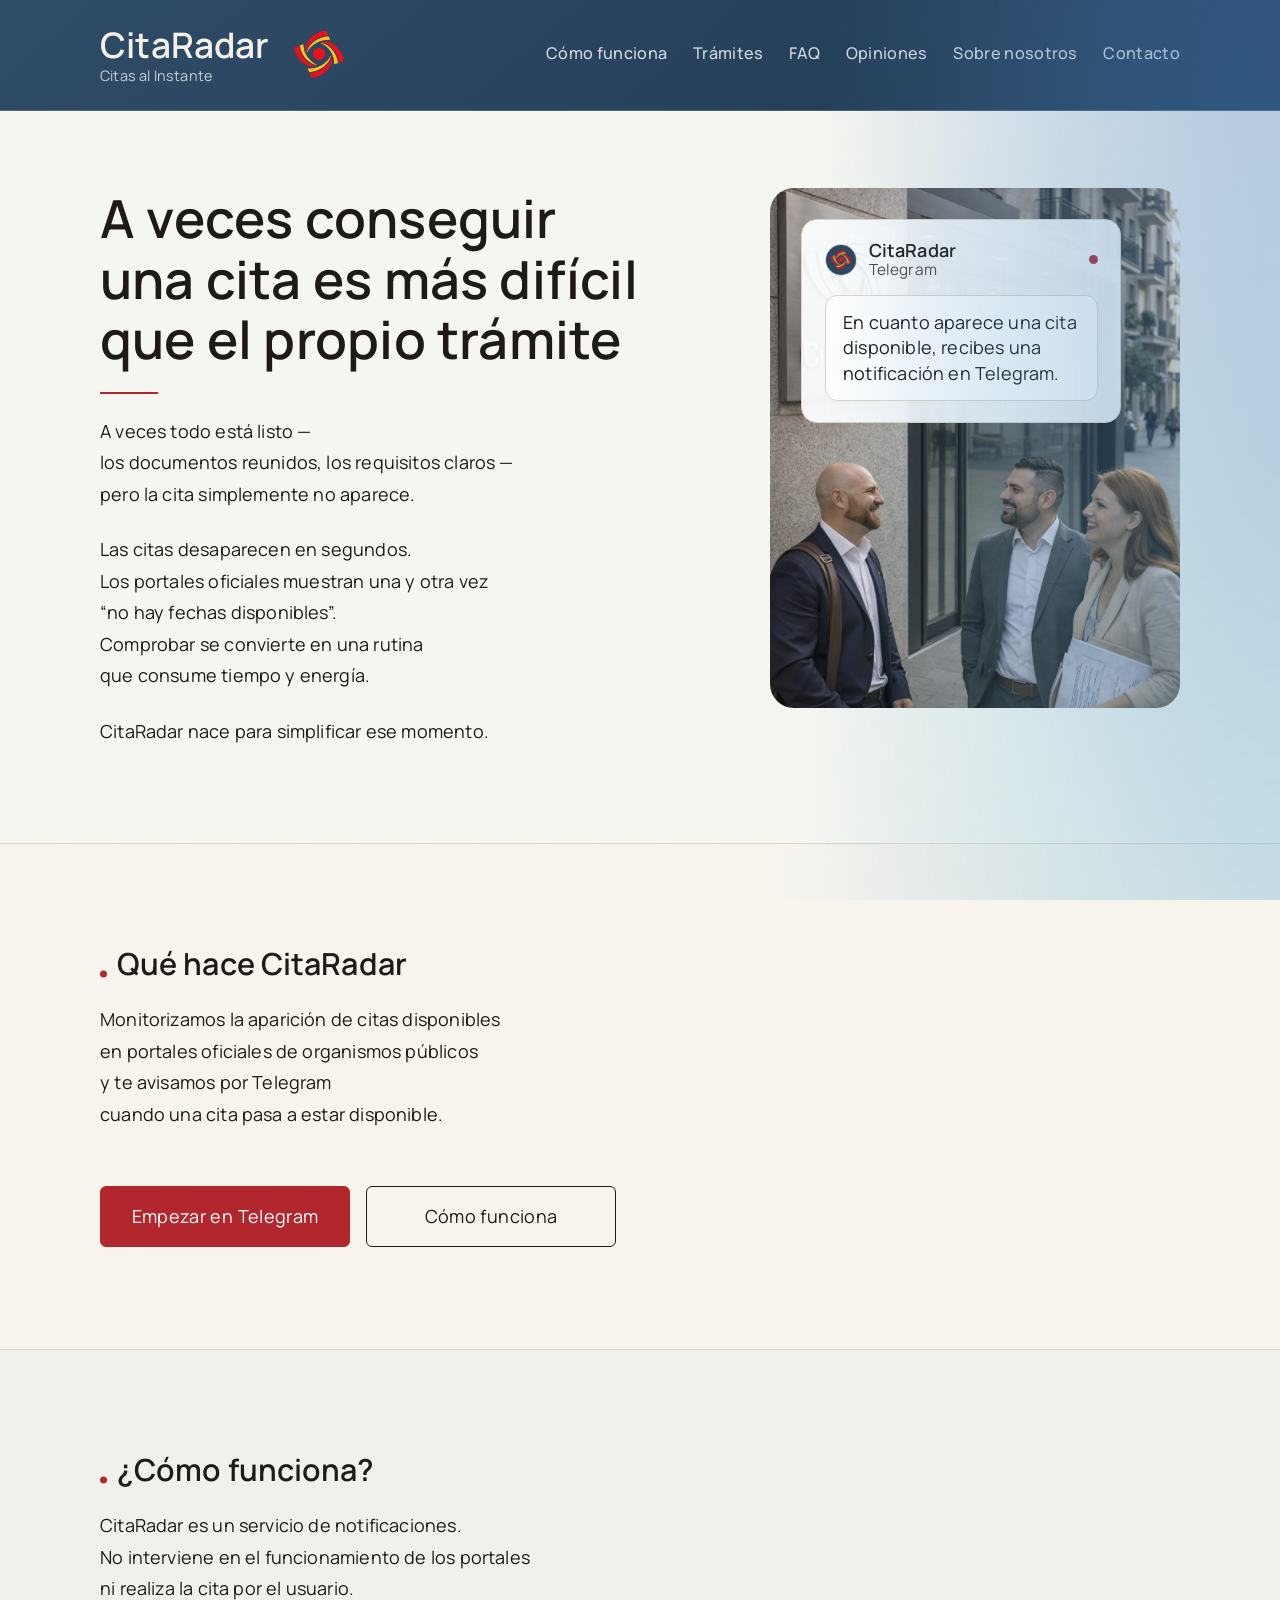
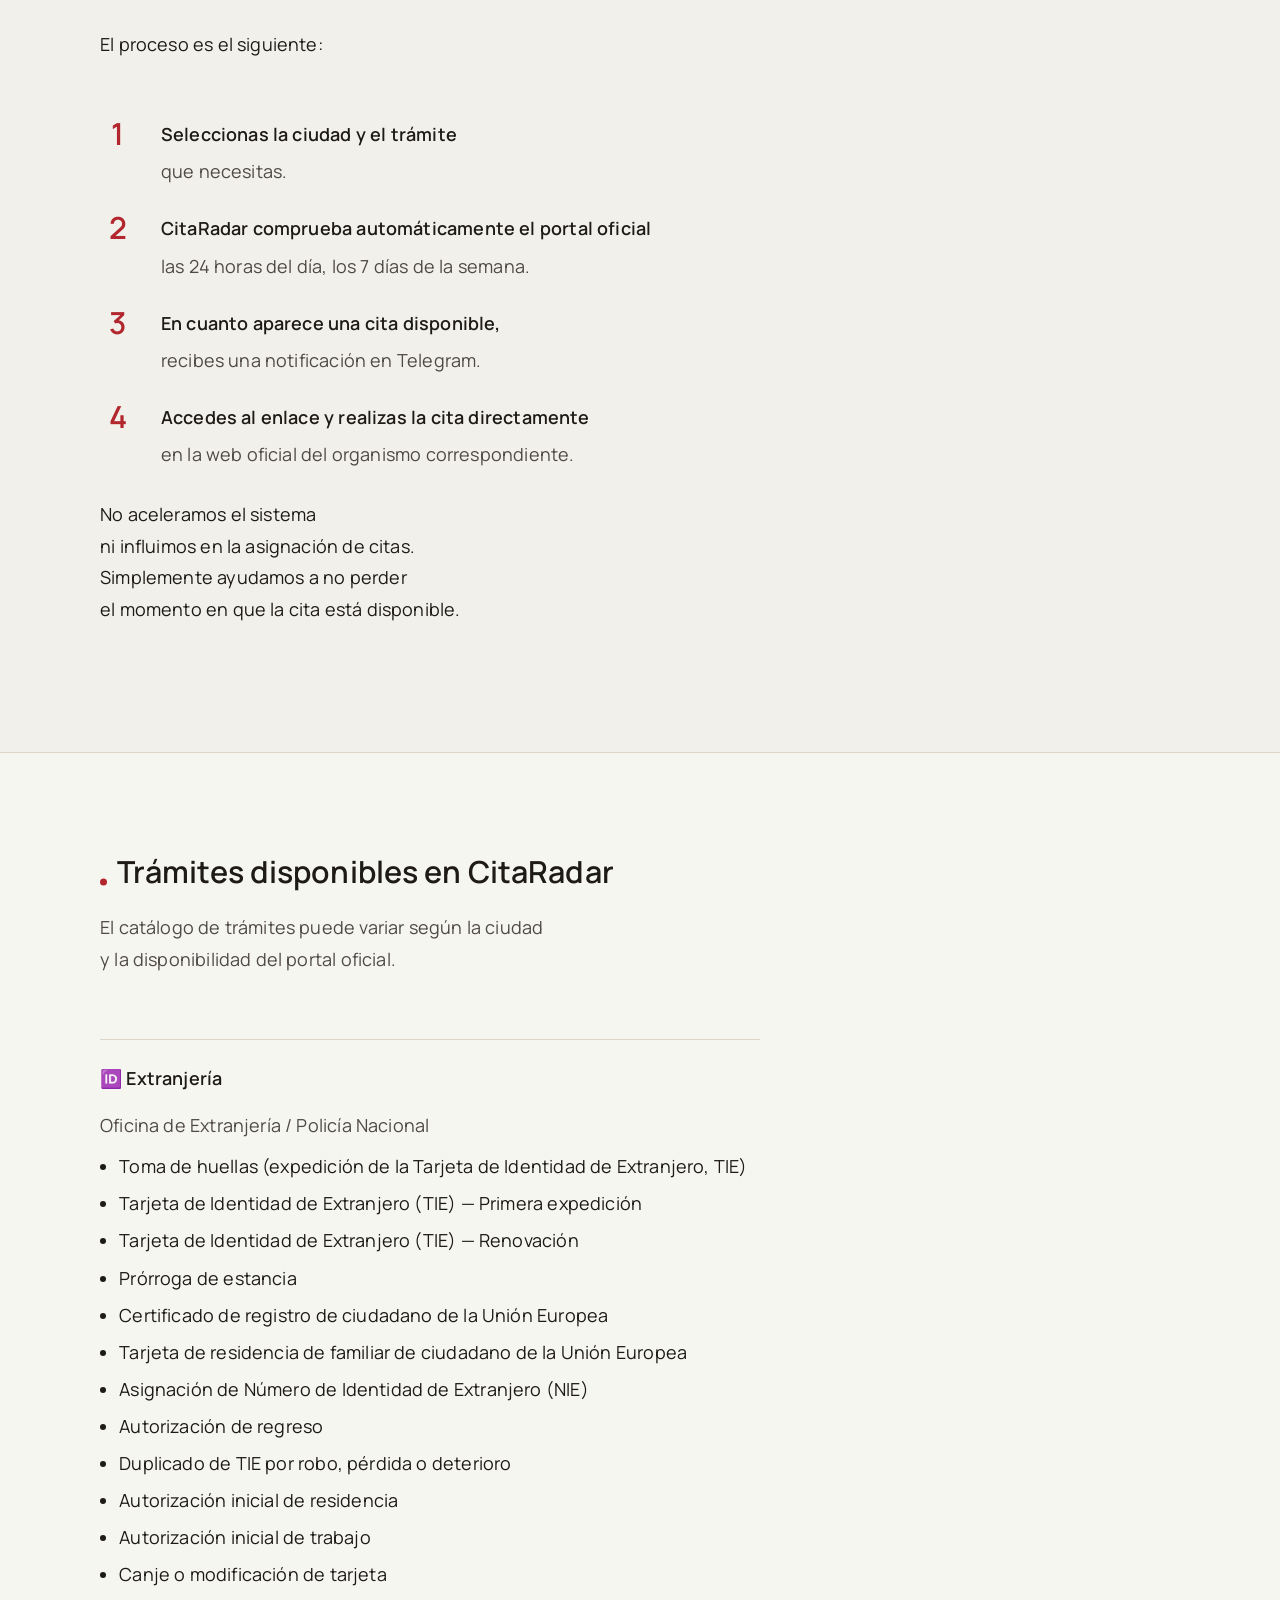
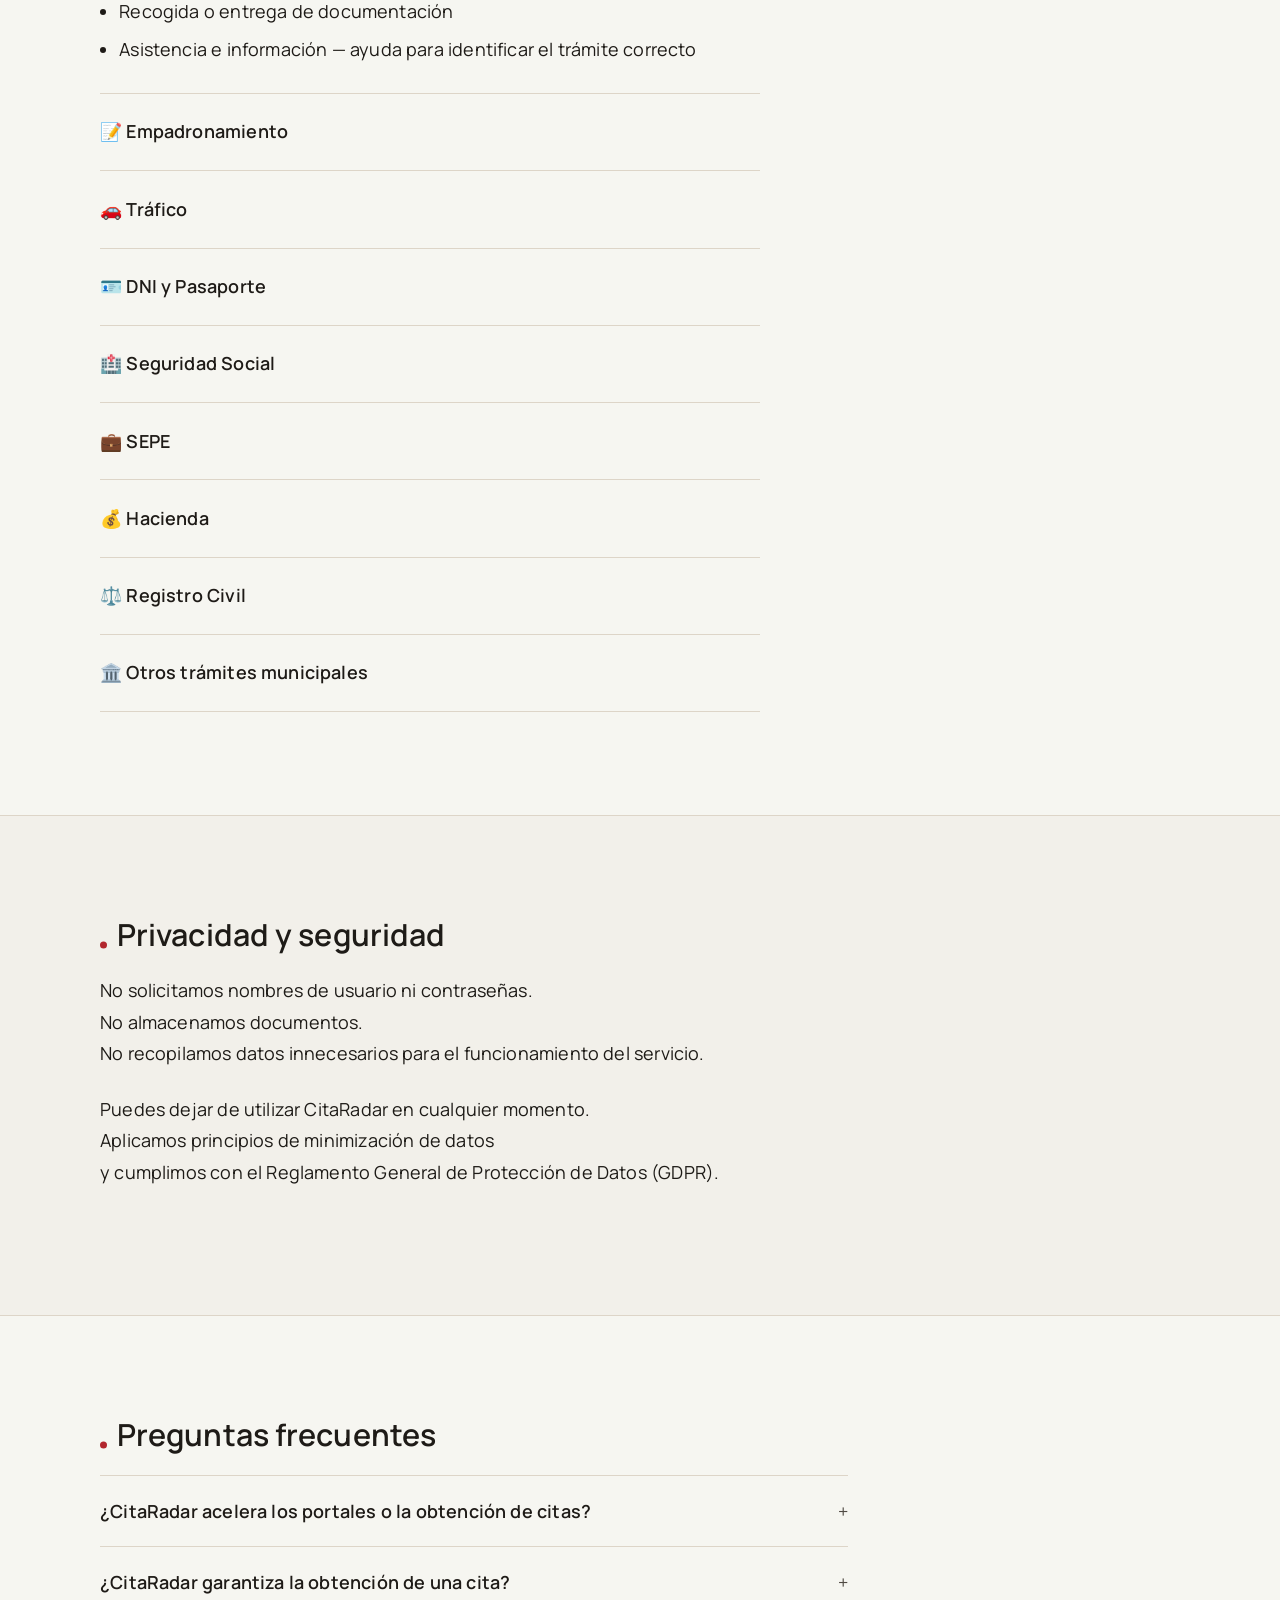
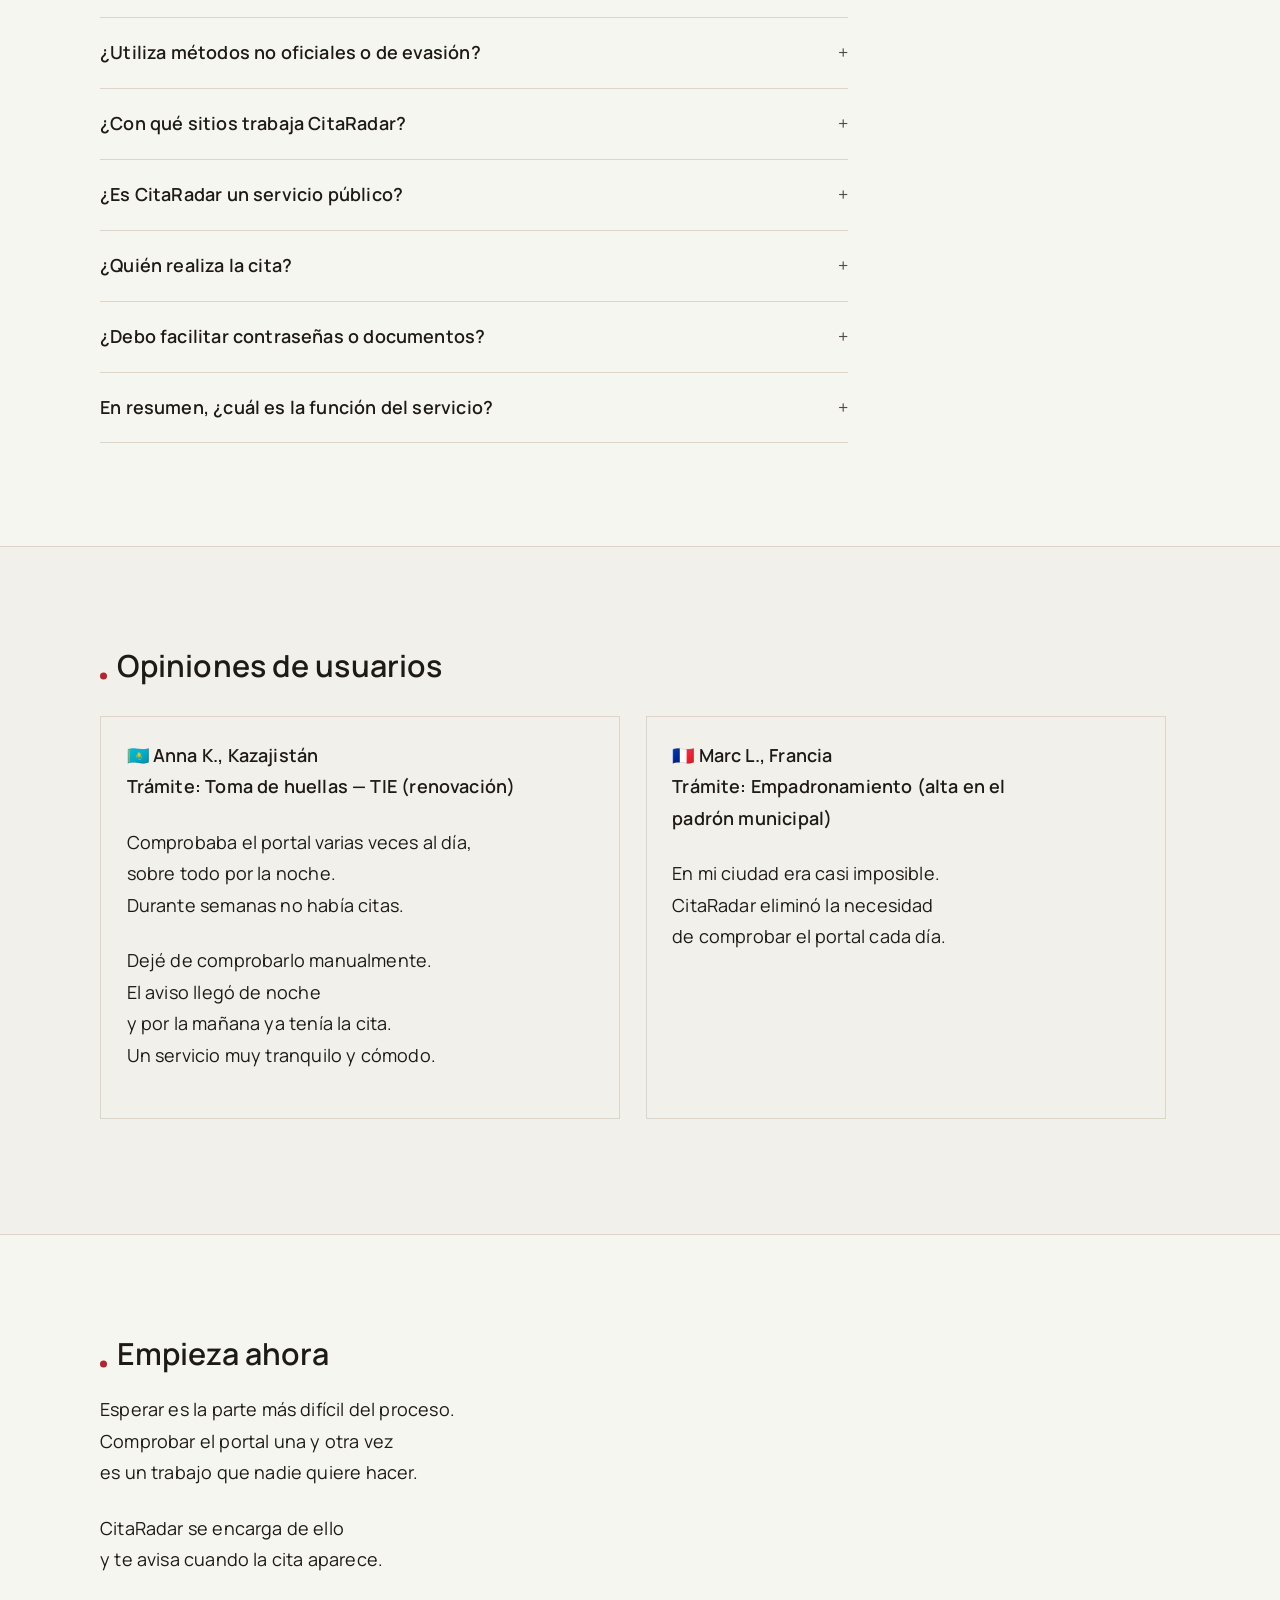
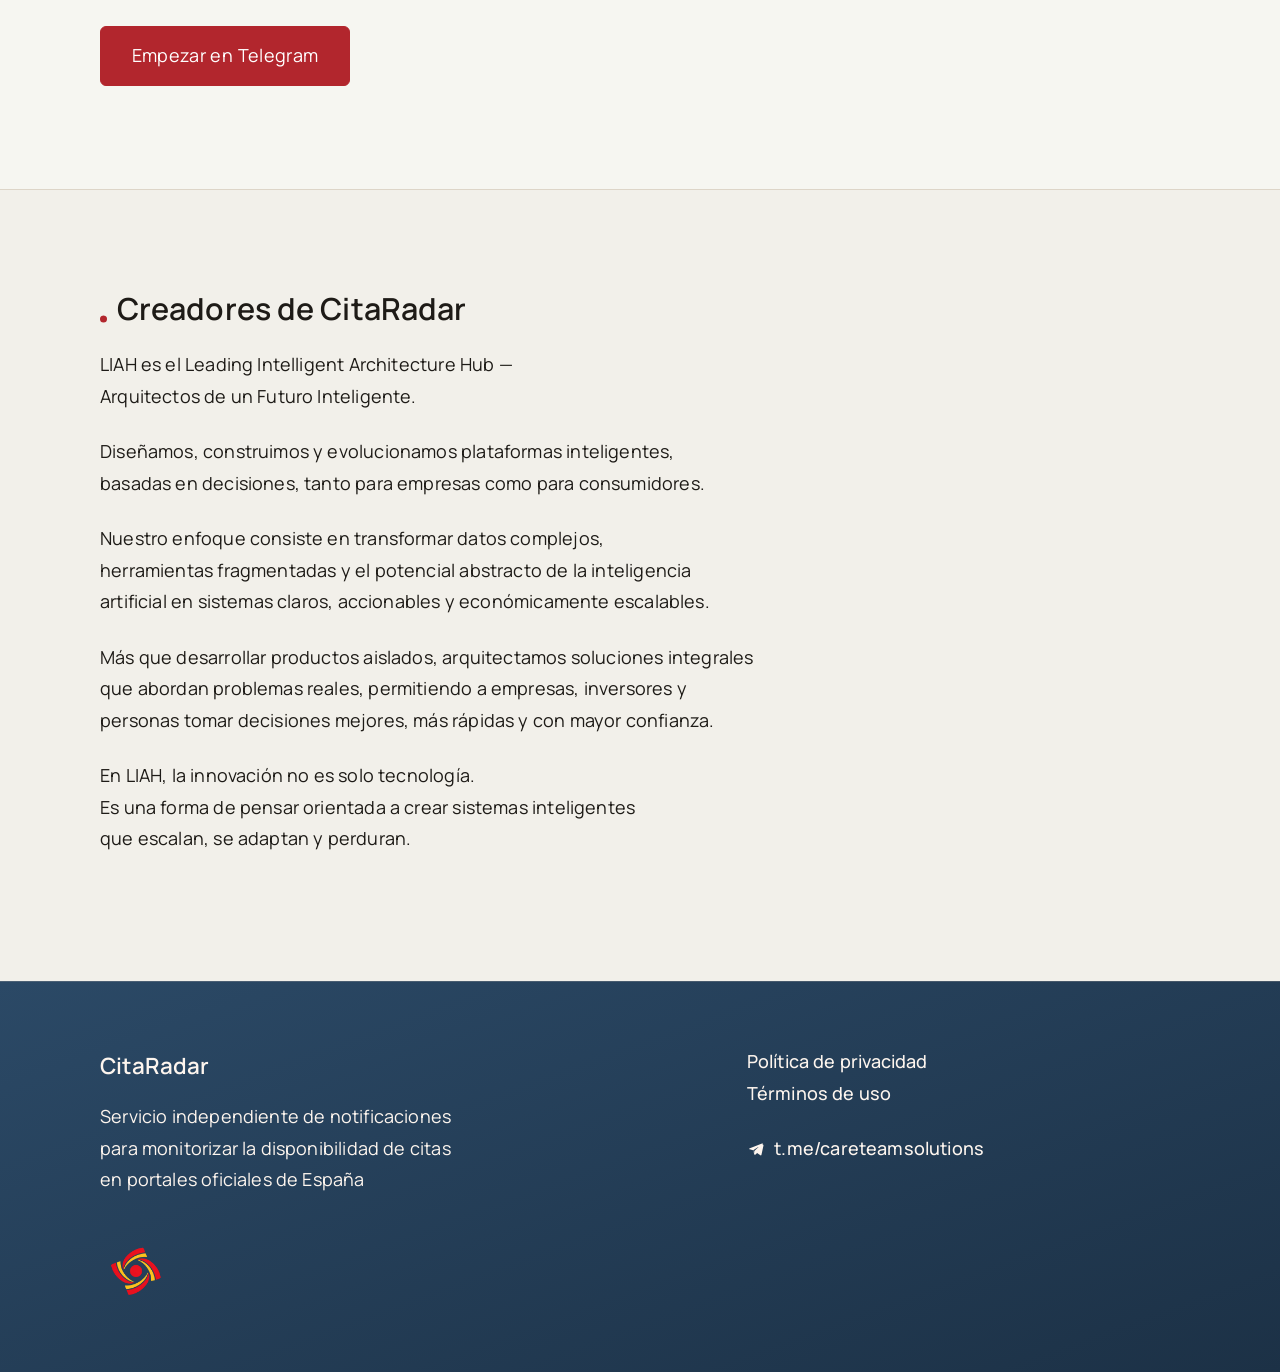
==== commit 082c0a03: "Add hero photo with overlay Telegram card Co-authored-by: ik <ik@crossolution.com>" ====
--- a/index.html
+++ b/index.html
@@ -3,31 +3,41 @@
   <head>
     <meta charset="utf-8" />
     <meta name="viewport" content="width=device-width, initial-scale=1" />
-    <title>CitaRadar — Saber cuándo hay cita</title>
+    <title>CitaRadar — Citas al Instante</title>
     <meta
       name="description"
       content="Monitorizamos la aparición de citas disponibles en portales oficiales de organismos públicos y te avisamos por Telegram cuando una cita pasa a estar disponible."
     />
-    <meta property="og:title" content="CitaRadar — Saber cuándo hay cita" />
+    <meta property="og:title" content="CitaRadar — Citas al Instante" />
     <meta
       property="og:description"
       content="Monitorizamos la aparición de citas disponibles en portales oficiales de organismos públicos y te avisamos por Telegram cuando una cita pasa a estar disponible."
     />
     <meta property="og:type" content="website" />
     <meta property="og:locale" content="es_ES" />
+    <meta property="og:image" content="favicon.png" />
+    <meta name="twitter:card" content="summary" />
+    <meta name="theme-color" content="#2f4c68" />
+    <link rel="icon" href="favicon.png" type="image/png" />
+    <link rel="apple-touch-icon" href="apple-touch-icon.png" />
     <link rel="stylesheet" href="styles.css" />
   </head>
   <body>
     <header class="site-header">
       <div class="container header-inner">
         <div class="brand">
-          <p class="logo">CitaRadar</p>
+          <div class="brand-text">
+            <a class="logo" href="index.html">CitaRadar</a>
+            <span class="brand-tagline">Citas al Instante</span>
+          </div>
+          <img class="brand-illustration" src="Illustration.png" alt="" aria-hidden="true" />
         </div>
         <nav class="toc" aria-label="Secciones principales">
           <a href="#como-funciona">Cómo funciona</a>
           <a href="#tramites">Trámites</a>
           <a href="#faq">FAQ</a>
           <a href="#opiniones">Opiniones</a>
+          <a href="#creadores">Sobre nosotros</a>
           <a href="#contacto">Contacto</a>
         </nav>
         <details class="toc-mobile">
@@ -37,6 +47,7 @@
             <a href="#tramites">Trámites</a>
             <a href="#faq">FAQ</a>
             <a href="#opiniones">Opiniones</a>
+            <a href="#creadores">Sobre nosotros</a>
             <a href="#contacto">Contacto</a>
           </div>
         </details>
@@ -63,13 +74,16 @@
             <p>CitaRadar nace para simplificar ese momento.</p>
           </div>
           <div class="hero-side">
+          <div class="hero-photo" aria-hidden="true">
+            <img
+              src="20260201_0009_Image%20Generation_remix_01kgb50zr4ftt9q1h30hnj1c5b.png"
+              alt=""
+              loading="lazy"
+            />
+          </div>
             <aside class="hero-card telegram-card" aria-label="Notificación en Telegram">
               <div class="telegram-header">
-                <img
-                  class="telegram-avatar"
-                  src="20260108_1656_Image%20Generation_simple_compose_01kef54c50em1b7jwtgnd87w1a%20%281%29.png"
-                  alt="CitaRadar"
-                />
+                <img class="telegram-avatar" src="Pic1.png" alt="CitaRadar" />
                 <div class="telegram-meta">
                   <p class="telegram-name">CitaRadar</p>
                   <p class="telegram-app">Telegram</p>
@@ -120,7 +134,7 @@
             <li class="step">
               <span class="step-number">2</span>
               <div class="step-content">
-                <p class="step-title">El bot comprueba automáticamente el portal oficial</p>
+                <p class="step-title">CitaRadar comprueba automáticamente el portal oficial</p>
                 <p class="step-text">las 24 horas del día, los 7 días de la semana.</p>
               </div>
             </li>
@@ -150,7 +164,7 @@
 
       <section class="section paper" id="tramites">
         <div class="container content">
-          <h2>Trámites disponibles en CitaRadarBot</h2>
+          <h2>Trámites disponibles en CitaRadar</h2>
           <p class="small">
             El catálogo de trámites puede variar según la ciudad<br />
             y la disponibilidad del portal oficial.
@@ -348,7 +362,7 @@
             <div class="faq-answer">
               <p>
                 No. No garantizamos citas ni vendemos citas.<br />
-                El bot solo ayuda a no perder el momento<br />
+                Cita Radar solo ayuda a no perder el momento<br />
                 en que una cita está disponible.
               </p>
             </div>
@@ -479,7 +493,7 @@
 
       <section class="section paper cta-final" id="telegram">
         <div class="container content">
-          <h2>Antes de cerrar</h2>
+          <h2>Empieza ahora</h2>
           <p>
             Esperar es la parte más difícil del proceso.<br />
             Comprobar el portal una y otra vez<br />
@@ -537,27 +551,46 @@
         </div>
         <div class="footer-meta">
           <p class="footer-links">
-            Política de privacidad<br />
-            Términos de uso
+            <a href="privacy.html">Política de privacidad</a><br />
+            <a href="terms.html">Términos de uso</a>
           </p>
           <p class="footer-contact">
-            Contacto:<br />
-            <a class="footer-telegram" href="https://t.me/careteamsolutions">
-              <svg
-                class="telegram-icon"
-                viewBox="0 0 24 24"
-                aria-hidden="true"
-                focusable="false"
-              >
-                <path
-                  d="M21.6 3.2 2.5 10.7c-1.1.4-1.1 2 0 2.4l4.7 1.6 1.7 5.2c.3.9 1.5 1.2 2.2.5l2.8-3.1 4.8 3.4c.9.6 2.2.1 2.4-1l3.2-15.2c.3-1.3-1-2.4-2.2-1.9zM8.1 13.6l9.7-6.4c.4-.3.9.2.5.5l-7.9 7.5-.3 4-2-6.1z"
-                />
-              </svg>
+            <a class="contact-row" href="https://t.me/careteamsolutions">
+              <span class="telegram-icon" aria-hidden="true">
+                <svg viewBox="0 0 24 24" aria-hidden="true">
+                  <path
+                    d="M20.9 4.3 3.8 10.9c-1.2.5-1.2 1.2-.2 1.5l4.4 1.4 1.7 5.1c.2.6.1.8.7.8.5 0 .7-.2 1-.5l2.1-2 4.3 3.2c.8.4 1.3.2 1.5-.7l2.6-12.1c.3-1.1-.4-1.6-1.1-1.4Zm-3.4 3.1-7.7 7.1-.3 3.1-1.2-3.9 9.2-6.1Z"
+                  />
+                </svg>
+              </span>
               t.me/careteamsolutions
             </a>
           </p>
         </div>
       </div>
+      <div class="container footer-illustration" aria-hidden="true">
+        <img src="Illustration.png" alt="" />
+      </div>
     </footer>
+    <script>
+      (() => {
+        const root = document.documentElement;
+        const maxShift = 140;
+        let ticking = false;
+        const update = () => {
+          const scrollTop = window.scrollY || window.pageYOffset;
+          const shift = Math.min(maxShift, scrollTop * 0.2);
+          root.style.setProperty("--scroll-shift", `${shift}px`);
+          ticking = false;
+        };
+        update();
+        window.addEventListener("scroll", () => {
+          if (!ticking) {
+            window.requestAnimationFrame(update);
+            ticking = true;
+          }
+        });
+      })();
+    </script>
   </body>
 </html>
--- a/styles.css
+++ b/styles.css
@@ -4,8 +4,8 @@
   color-scheme: light;
   --paper: #f7f6f3;
   --surface: #f1efe9;
-  --paper-alpha: rgba(247, 246, 243, 0.9);
-  --surface-alpha: rgba(241, 239, 233, 0.9);
+  --paper-alpha: rgba(247, 246, 243, 0.78);
+  --surface-alpha: rgba(241, 239, 233, 0.82);
   --ink: #1e1b17;
   --muted: #4f4a43;
   --line: #ddd5c8;
@@ -13,6 +13,7 @@
   --accent-dark: #8f1d23;
   --footer: #8b171c;
   --footer-ink: #fdf5ee;
+  --scroll-shift: 0px;
   --size-base: clamp(1rem, 0.8vw + 0.85rem, 1.125rem);
   --size-md: clamp(1.35rem, 1.6vw + 0.95rem, 1.9rem);
   --size-lg: clamp(2.25rem, 2.6vw + 1.2rem, 4rem);
@@ -24,13 +25,15 @@
   box-sizing: border-box;
 }
 
+html,
 body {
-  margin: 0;
-  background-color: var(--paper);
-  background-image: linear-gradient(160deg, #f7f4ee 0%, #e2ecfb 35%, #b7cceb 65%, #f6f1e8 100%);
-  background-attachment: fixed;
-  background-repeat: no-repeat;
-  background-size: 100% 100%;
+  min-height: 100%;
+}
+
+body {
+  margin: 0;
+  padding: 0;
+  background: #f7f4ee;
   color: var(--ink);
   font-family: "Manrope", "Inter", "SF Pro Display", "SF Pro Text", "Segoe UI", "Helvetica Neue", Arial, sans-serif;
   font-size: var(--size-base);
@@ -55,19 +58,16 @@
 body::after {
   content: "";
   position: fixed;
-  inset: 0;
-  background-image: linear-gradient(90deg, rgba(247, 246, 243, 0) 55%, rgba(90, 140, 200, 0.12) 100%),
-    radial-gradient(95% 160% at 100% 0%, rgba(74, 120, 198, 0.6) 0%, rgba(74, 120, 198, 0) 74%),
-    radial-gradient(90% 150% at 100% 45%, rgba(92, 170, 199, 0.5) 0%, rgba(92, 170, 199, 0) 76%),
-    radial-gradient(85% 140% at 100% 95%, rgba(72, 160, 210, 0.42) 0%, rgba(72, 160, 210, 0) 78%),
-    url("data:image/svg+xml;utf8,<svg xmlns='http://www.w3.org/2000/svg' width='140' height='140' viewBox='0 0 140 140'><filter id='n'><feTurbulence type='fractalNoise' baseFrequency='0.9' numOctaves='2' stitchTiles='stitch'/><feColorMatrix type='matrix' values='0 0 0 0 0.35 0 0 0 0 0.46 0 0 0 0 0.7 0 0 0 0.45 0'/></filter><rect width='140' height='140' filter='url(%23n)' opacity='0.5'/></svg>");
-  background-size: 100% 100%, 100% 120%, 100% 120%, 100% 120%, 140px 140px;
-  background-position: right top, right top, right center, right bottom, right top;
-  background-repeat: no-repeat, no-repeat, no-repeat, no-repeat, repeat;
-  mix-blend-mode: normal;
-  opacity: 0.6;
+  top: 0;
+  right: 0;
+  bottom: 0;
+  width: 42vw;
+  background-image: radial-gradient(120% 140% at 100% calc(0% + var(--scroll-shift)), rgba(74, 120, 198, 0.55) 0%, rgba(74, 120, 198, 0) 72%),
+    radial-gradient(120% 160% at 100% calc(50% + var(--scroll-shift)), rgba(92, 170, 199, 0.45) 0%, rgba(92, 170, 199, 0) 76%),
+    radial-gradient(120% 160% at 100% calc(100% + var(--scroll-shift)), rgba(72, 160, 210, 0.38) 0%, rgba(72, 160, 210, 0) 78%);
+  opacity: 0.55;
   pointer-events: none;
-  z-index: 1;
+  z-index: 25;
 }
 
 .site-header,
@@ -181,9 +181,9 @@
   position: sticky;
   top: 0;
   z-index: 20;
-  background: rgba(247, 246, 243, 0.9);
-  backdrop-filter: blur(8px);
-  border-bottom: 1px solid var(--line);
+  background: linear-gradient(140deg, #2f4c68 0%, #213a52 100%);
+  color: #f6f1e8;
+  border-bottom: 1px solid rgba(255, 255, 255, 0.18);
 }
 
 .header-inner {
@@ -196,9 +196,17 @@
 .brand {
   display: flex;
   flex-direction: row;
-  gap: 0;
-  align-items: baseline;
+  gap: 0.85rem;
+  align-items: center;
   flex-wrap: nowrap;
+}
+
+.brand-text {
+  display: flex;
+  flex-direction: column;
+  gap: 0.2rem;
+  line-height: 1.1;
+  text-align: left;
 }
 
 .logo {
@@ -207,11 +215,22 @@
   margin: 0;
 }
 
+.brand-tagline {
+  font-size: 0.9rem;
+  color: rgba(255, 255, 255, 0.75);
+}
+
+.brand-illustration {
+  height: clamp(56px, 6vw, 72px);
+  width: auto;
+  display: block;
+}
+
 .toc {
   display: flex;
   gap: 1.6rem;
   align-items: center;
-  color: var(--muted);
+  color: rgba(255, 255, 255, 0.8);
   text-transform: none;
   letter-spacing: 0.02em;
   font-weight: 500;
@@ -225,8 +244,8 @@
 }
 
 .toc a:hover {
-  color: var(--accent);
-  border-bottom-color: var(--accent);
+  color: #ffffff;
+  border-bottom-color: #ffffff;
 }
 
 .toc-mobile {
@@ -240,10 +259,14 @@
   font-weight: 600;
   text-transform: none;
   letter-spacing: 0.04em;
-  color: var(--muted);
+  color: rgba(255, 255, 255, 0.85);
   display: inline-flex;
   align-items: center;
   gap: 0.6rem;
+  justify-content: center;
+  padding: 0.35rem 0;
+  line-height: 1;
+  height: 32px;
 }
 
 .toc-mobile summary::-webkit-details-marker {
@@ -255,7 +278,7 @@
   width: 1.4rem;
   height: 0.1rem;
   background: currentColor;
-  box-shadow: 0 0.35rem 0 0 currentColor, 0 0.7rem 0 0 currentColor;
+  box-shadow: 0 -0.35rem 0 0 currentColor, 0 0.35rem 0 0 currentColor;
 }
 
 .toc-mobile-panel {
@@ -288,16 +311,37 @@
 }
 
 .hero-side {
-  display: grid;
-  gap: 1.6rem;
-  justify-items: start;
+  position: relative;
+  display: flex;
+  align-items: flex-end;
+  justify-content: flex-start;
+  min-height: clamp(280px, 42vw, 520px);
+  padding: clamp(1rem, 2.4vw, 2.2rem);
 }
 
 .hero-text {
   max-width: 60ch;
 }
 
+.hero-photo {
+  position: absolute;
+  inset: 0;
+  border-radius: 24px;
+  overflow: hidden;
+  z-index: 0;
+  background: #e7e1d7;
+}
+
+.hero-photo img {
+  width: 100%;
+  height: 100%;
+  object-fit: cover;
+  object-position: 35% 20%;
+}
+
 .hero-card {
+  position: relative;
+  z-index: 1;
   border: 1px solid var(--line);
   background: rgba(255, 255, 255, 0.94);
   border-radius: 16px;
@@ -314,13 +358,24 @@
   margin-bottom: 1rem;
 }
 
+.telegram-avatars {
+  display: inline-flex;
+  align-items: center;
+  gap: 0.35rem;
+}
+
 .telegram-avatar {
-  width: 2.2rem;
-  height: 2.2rem;
+  width: 2rem;
+  height: 2rem;
   border-radius: 50%;
   object-fit: cover;
   border: 1px solid var(--line);
   background: #efe9e1;
+}
+
+.telegram-avatar.secondary {
+  width: 1.7rem;
+  height: 1.7rem;
 }
 
 .telegram-meta {
@@ -574,8 +629,8 @@
 
 .site-footer {
   padding: clamp(2.5rem, 6vw, 4rem) 0;
-  border-top: 1px solid #701218;
-  background: var(--footer);
+  border-top: 1px solid rgba(255, 255, 255, 0.18);
+  background: linear-gradient(160deg, #2b4966 0%, #1c3146 100%);
   color: var(--footer-ink);
 }
 
@@ -588,6 +643,28 @@
   font-weight: 500;
 }
 
+.footer-links a {
+  color: inherit;
+}
+
+.contact-row {
+  display: inline-flex;
+  align-items: center;
+  gap: 0.6rem;
+}
+
+.telegram-icon {
+  width: 18px;
+  height: 18px;
+  display: inline-flex;
+}
+
+.telegram-icon svg {
+  width: 18px;
+  height: 18px;
+  fill: currentColor;
+}
+
 .footer-grid {
   display: grid;
   grid-template-columns: 1.4fr 1fr;
@@ -620,18 +697,21 @@
   font-weight: 500;
 }
 
-.footer-telegram {
-  display: inline-flex;
-  align-items: center;
-  gap: 0.45rem;
-  margin-top: 0.35rem;
-}
-
-.telegram-icon {
-  width: 1rem;
-  height: 1rem;
-  fill: currentColor;
-  flex: 0 0 auto;
+.footer-illustration {
+  margin-top: 2.5rem;
+  display: flex;
+  justify-content: flex-start;
+}
+
+.footer-illustration img {
+  height: 72px;
+  width: auto;
+  display: block;
+}
+
+.footer-contact a {
+  color: inherit;
+  text-decoration: none;
 }
 
 @media (min-width: 1024px) {
@@ -643,7 +723,10 @@
 
 @media (max-width: 900px) {
   .header-inner {
-    flex-wrap: wrap;
+    display: grid;
+    grid-template-columns: 1fr auto;
+    align-items: center;
+    gap: 1rem;
   }
 
   .toc {
@@ -652,6 +735,9 @@
 
   .toc-mobile {
     display: block;
+    margin-left: 0;
+    justify-self: end;
+    align-self: center;
   }
 
   .hero-grid {
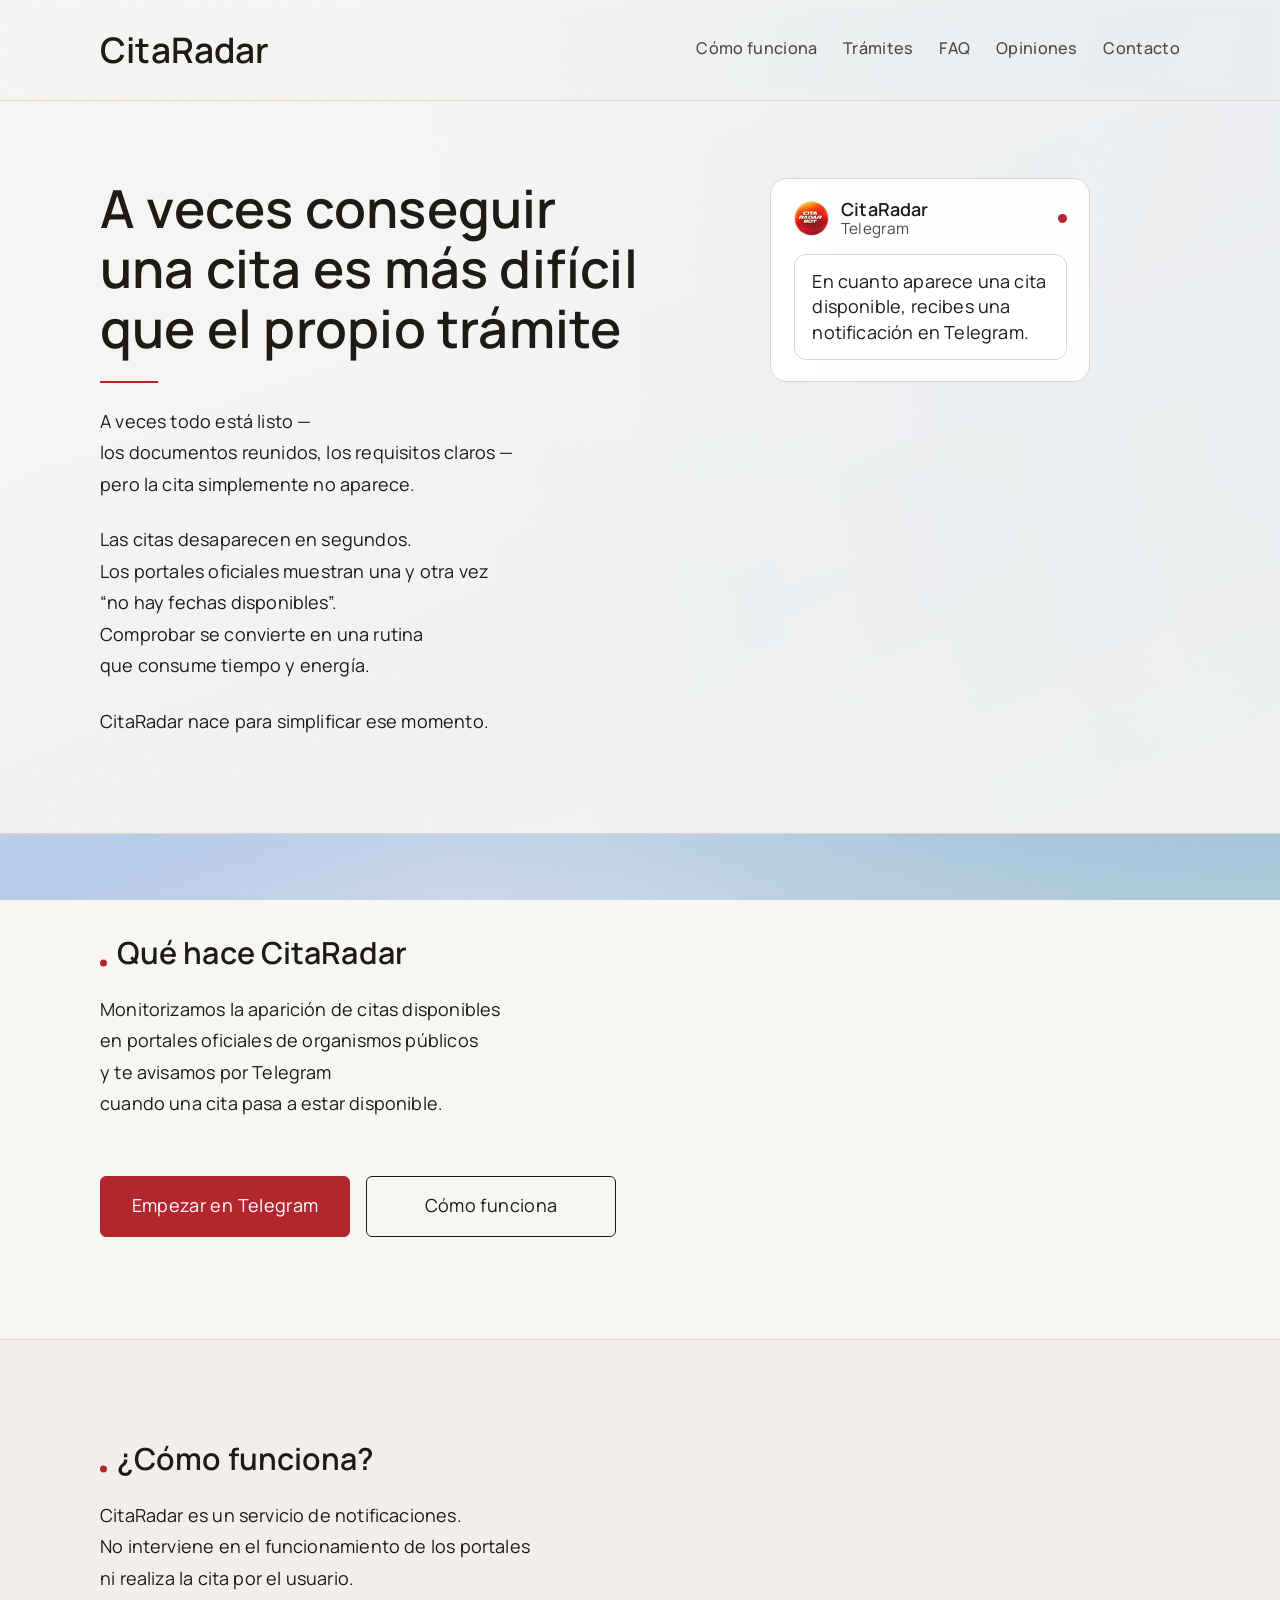
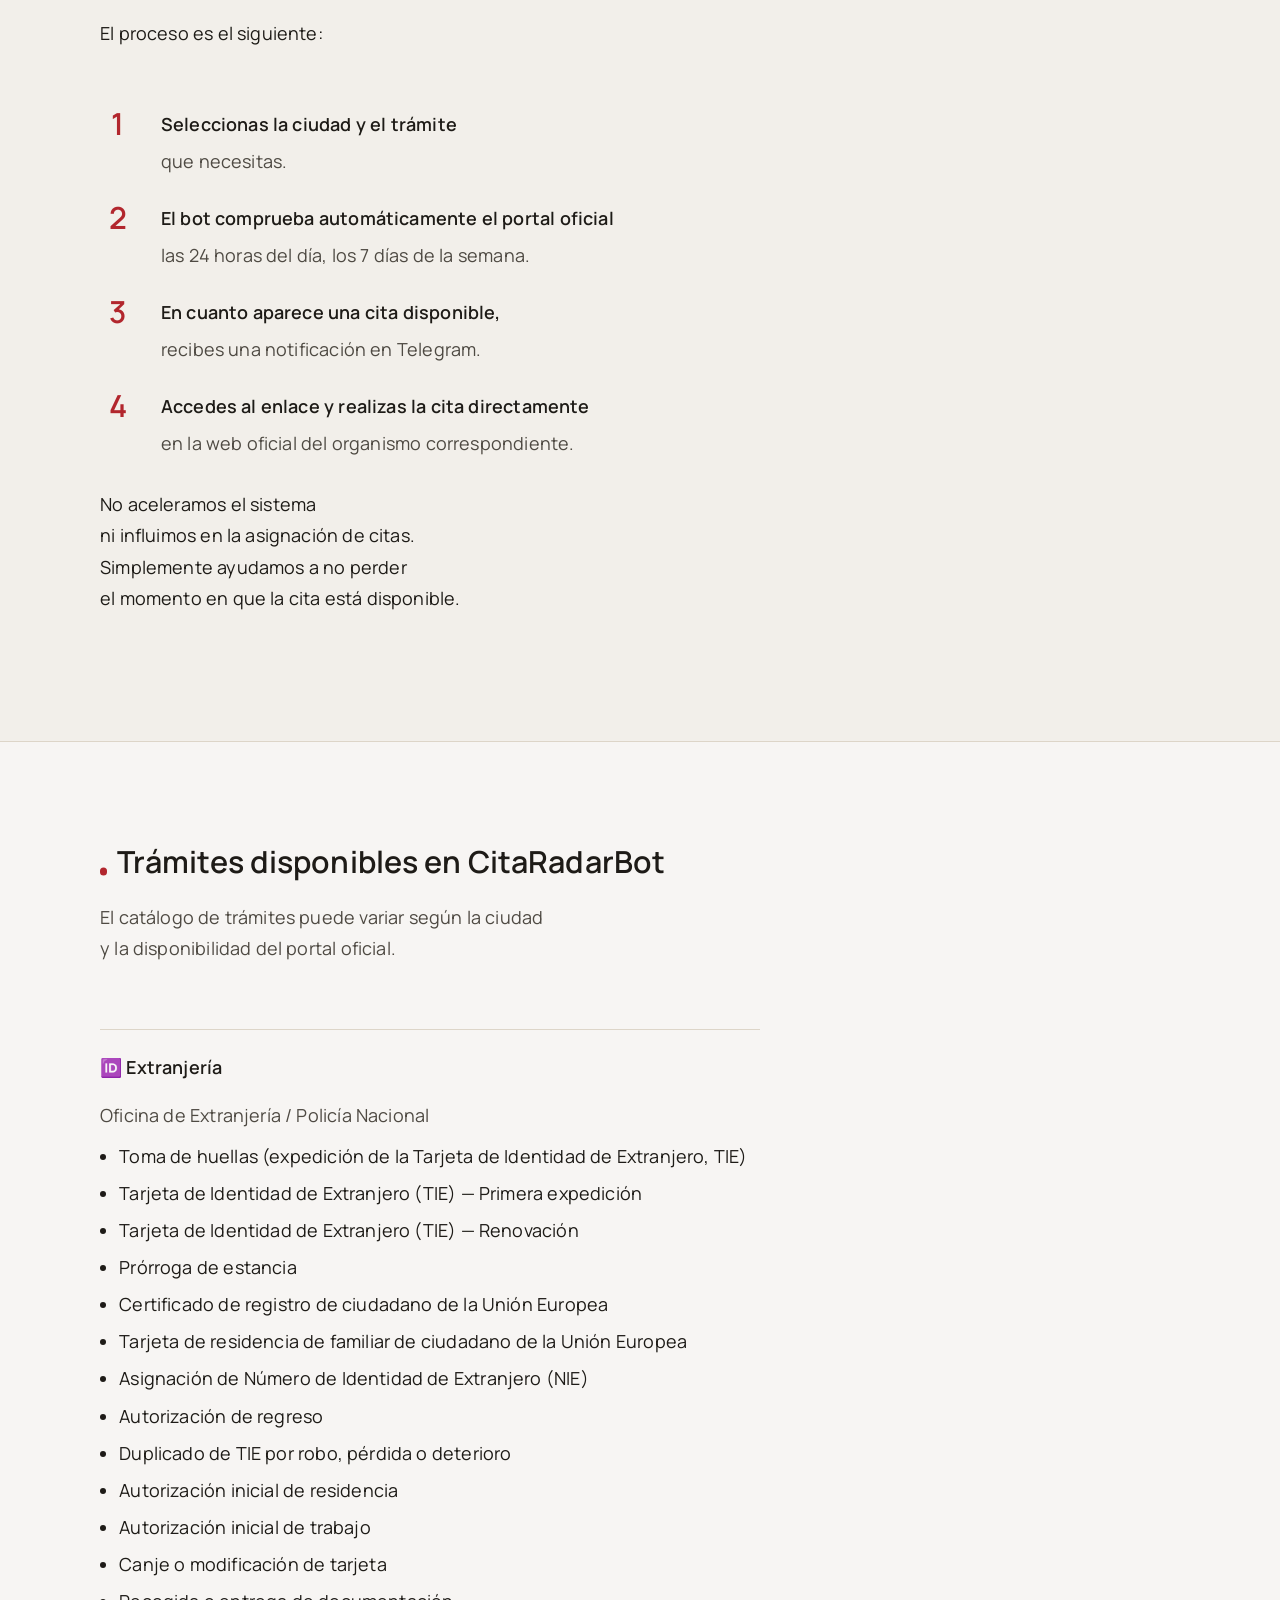
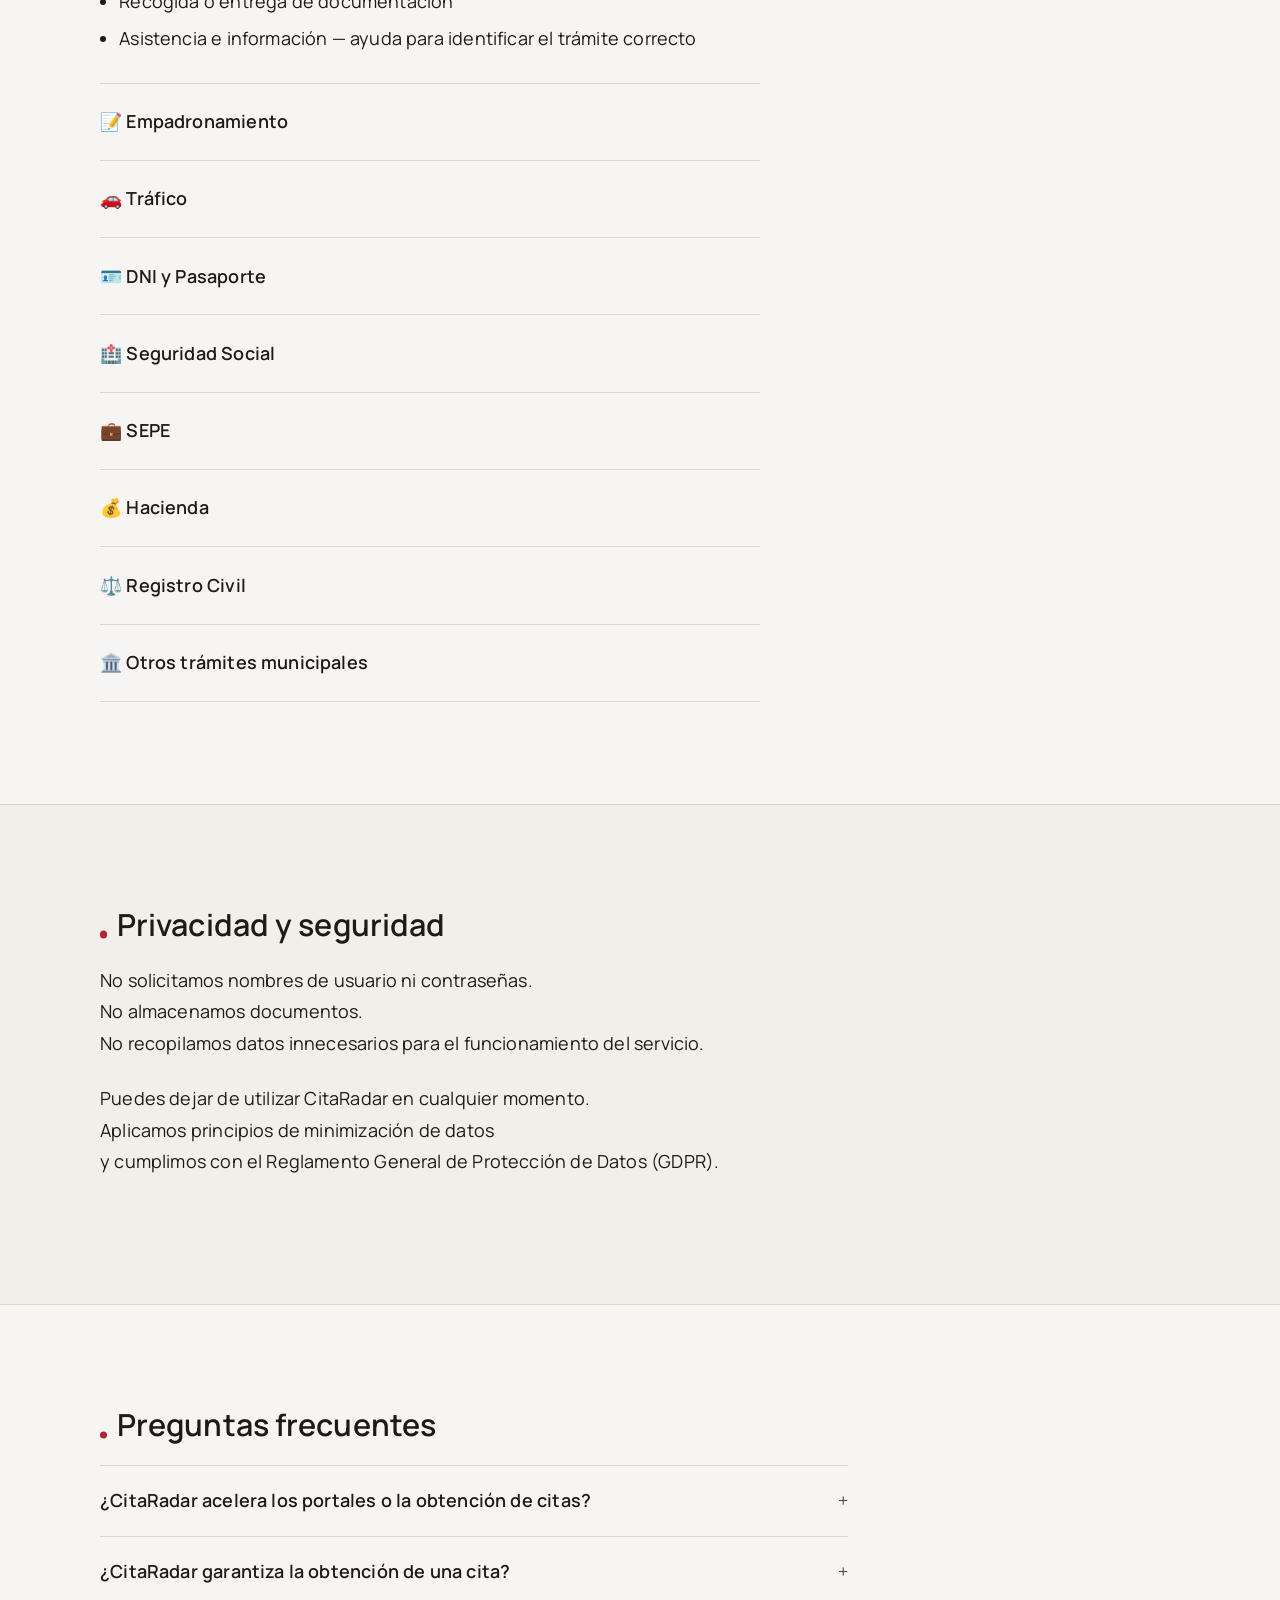
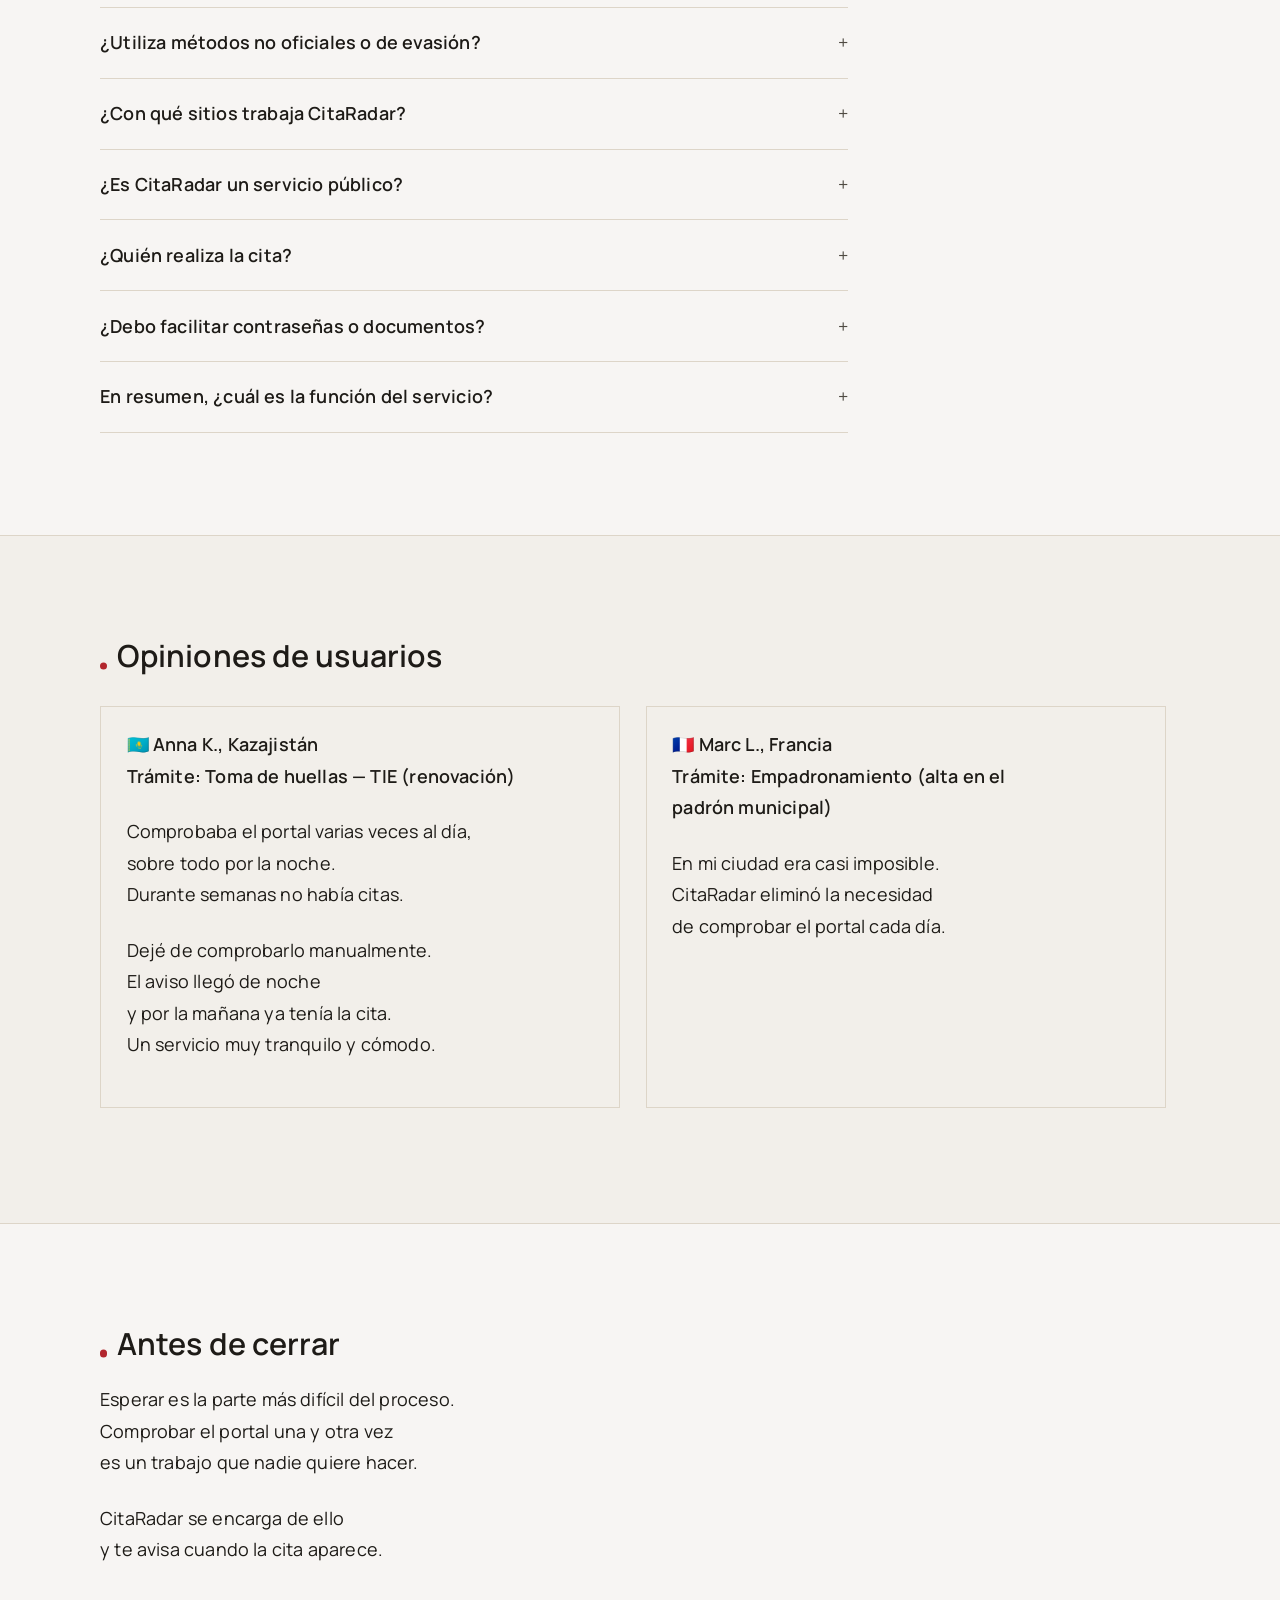
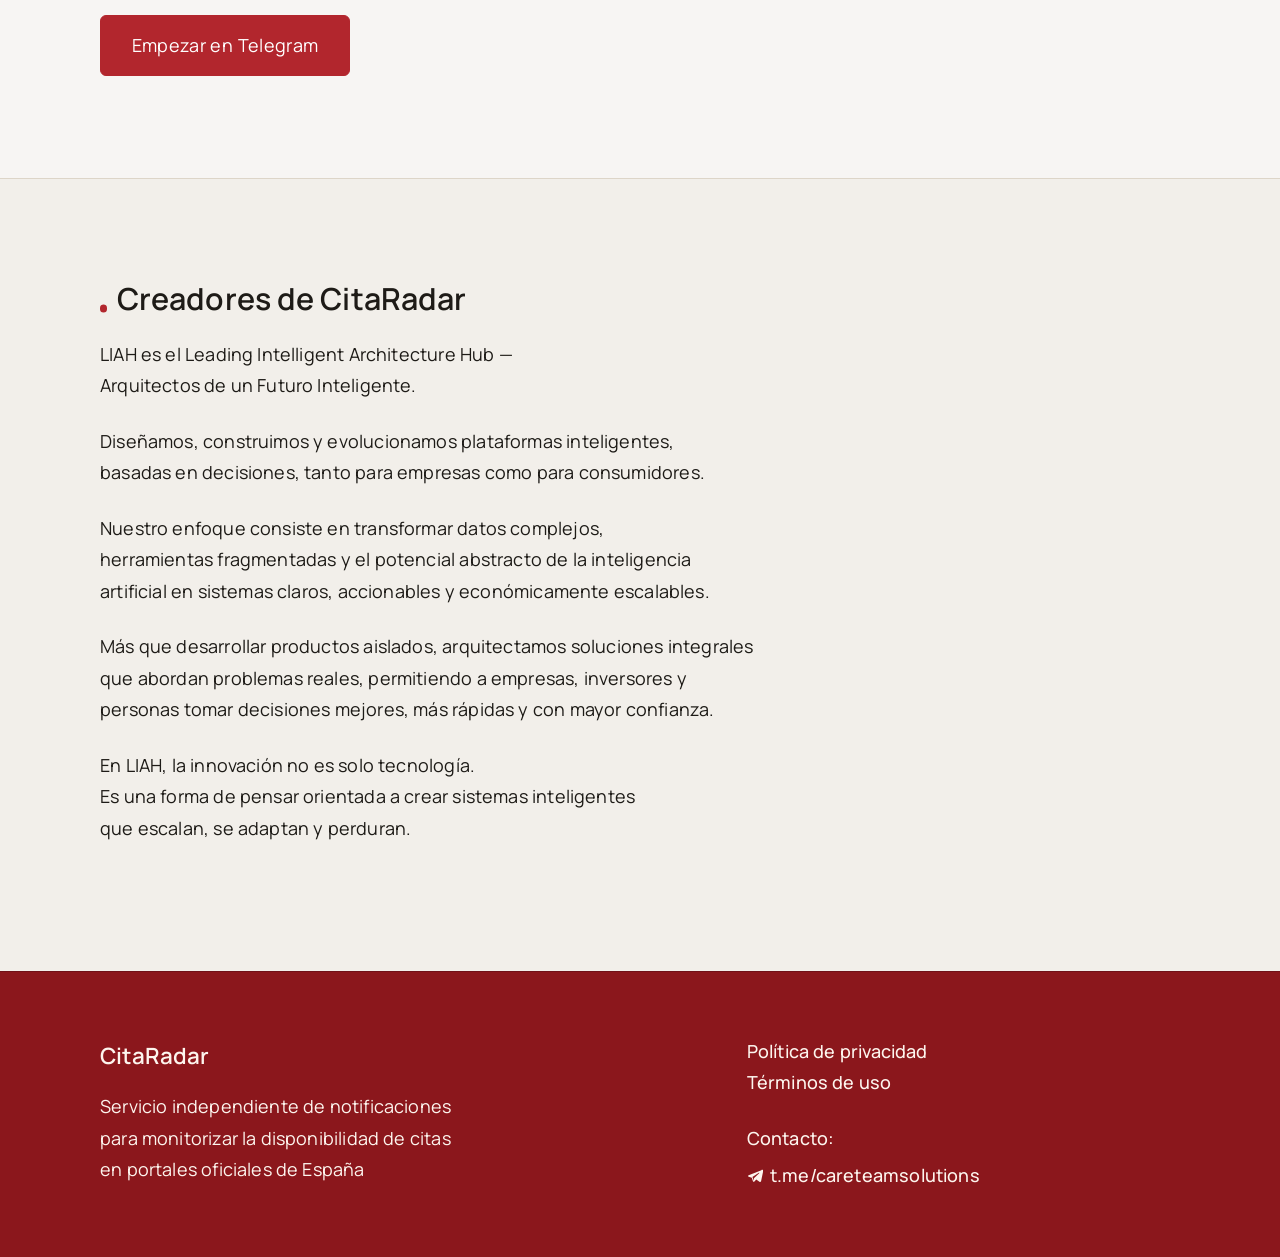
==== commit 5442772f: "Merge 9aa038bf21fa419c471ac2673798d7f0599ffa6d into ebc72db79670a487c4d12a50db1e258646e96fb8" ====
--- a/index.html
+++ b/index.html
@@ -3,41 +3,31 @@
   <head>
     <meta charset="utf-8" />
     <meta name="viewport" content="width=device-width, initial-scale=1" />
-    <title>CitaRadar — Citas al Instante</title>
+    <title>CitaRadar — Saber cuándo hay cita</title>
     <meta
       name="description"
       content="Monitorizamos la aparición de citas disponibles en portales oficiales de organismos públicos y te avisamos por Telegram cuando una cita pasa a estar disponible."
     />
-    <meta property="og:title" content="CitaRadar — Citas al Instante" />
+    <meta property="og:title" content="CitaRadar — Saber cuándo hay cita" />
     <meta
       property="og:description"
       content="Monitorizamos la aparición de citas disponibles en portales oficiales de organismos públicos y te avisamos por Telegram cuando una cita pasa a estar disponible."
     />
     <meta property="og:type" content="website" />
     <meta property="og:locale" content="es_ES" />
-    <meta property="og:image" content="favicon.png" />
-    <meta name="twitter:card" content="summary" />
-    <meta name="theme-color" content="#2f4c68" />
-    <link rel="icon" href="favicon.png" type="image/png" />
-    <link rel="apple-touch-icon" href="apple-touch-icon.png" />
     <link rel="stylesheet" href="styles.css" />
   </head>
   <body>
     <header class="site-header">
       <div class="container header-inner">
         <div class="brand">
-          <div class="brand-text">
-            <a class="logo" href="index.html">CitaRadar</a>
-            <span class="brand-tagline">Citas al Instante</span>
-          </div>
-          <img class="brand-illustration" src="Illustration.png" alt="" aria-hidden="true" />
+          <p class="logo">CitaRadar</p>
         </div>
         <nav class="toc" aria-label="Secciones principales">
           <a href="#como-funciona">Cómo funciona</a>
           <a href="#tramites">Trámites</a>
           <a href="#faq">FAQ</a>
           <a href="#opiniones">Opiniones</a>
-          <a href="#creadores">Sobre nosotros</a>
           <a href="#contacto">Contacto</a>
         </nav>
         <details class="toc-mobile">
@@ -47,7 +37,6 @@
             <a href="#tramites">Trámites</a>
             <a href="#faq">FAQ</a>
             <a href="#opiniones">Opiniones</a>
-            <a href="#creadores">Sobre nosotros</a>
             <a href="#contacto">Contacto</a>
           </div>
         </details>
@@ -74,16 +63,13 @@
             <p>CitaRadar nace para simplificar ese momento.</p>
           </div>
           <div class="hero-side">
-          <div class="hero-photo" aria-hidden="true">
-            <img
-              src="20260201_0009_Image%20Generation_remix_01kgb50zr4ftt9q1h30hnj1c5b.png"
-              alt=""
-              loading="lazy"
-            />
-          </div>
             <aside class="hero-card telegram-card" aria-label="Notificación en Telegram">
               <div class="telegram-header">
-                <img class="telegram-avatar" src="Pic1.png" alt="CitaRadar" />
+                <img
+                  class="telegram-avatar"
+                  src="20260108_1656_Image%20Generation_simple_compose_01kef54c50em1b7jwtgnd87w1a%20%281%29.png"
+                  alt="CitaRadar"
+                />
                 <div class="telegram-meta">
                   <p class="telegram-name">CitaRadar</p>
                   <p class="telegram-app">Telegram</p>
@@ -134,7 +120,7 @@
             <li class="step">
               <span class="step-number">2</span>
               <div class="step-content">
-                <p class="step-title">CitaRadar comprueba automáticamente el portal oficial</p>
+                <p class="step-title">El bot comprueba automáticamente el portal oficial</p>
                 <p class="step-text">las 24 horas del día, los 7 días de la semana.</p>
               </div>
             </li>
@@ -164,7 +150,7 @@
 
       <section class="section paper" id="tramites">
         <div class="container content">
-          <h2>Trámites disponibles en CitaRadar</h2>
+          <h2>Trámites disponibles en CitaRadarBot</h2>
           <p class="small">
             El catálogo de trámites puede variar según la ciudad<br />
             y la disponibilidad del portal oficial.
@@ -362,7 +348,7 @@
             <div class="faq-answer">
               <p>
                 No. No garantizamos citas ni vendemos citas.<br />
-                Cita Radar solo ayuda a no perder el momento<br />
+                El bot solo ayuda a no perder el momento<br />
                 en que una cita está disponible.
               </p>
             </div>
@@ -493,7 +479,7 @@
 
       <section class="section paper cta-final" id="telegram">
         <div class="container content">
-          <h2>Empieza ahora</h2>
+          <h2>Antes de cerrar</h2>
           <p>
             Esperar es la parte más difícil del proceso.<br />
             Comprobar el portal una y otra vez<br />
@@ -551,46 +537,27 @@
         </div>
         <div class="footer-meta">
           <p class="footer-links">
-            <a href="privacy.html">Política de privacidad</a><br />
-            <a href="terms.html">Términos de uso</a>
+            Política de privacidad<br />
+            Términos de uso
           </p>
           <p class="footer-contact">
-            <a class="contact-row" href="https://t.me/careteamsolutions">
-              <span class="telegram-icon" aria-hidden="true">
-                <svg viewBox="0 0 24 24" aria-hidden="true">
-                  <path
-                    d="M20.9 4.3 3.8 10.9c-1.2.5-1.2 1.2-.2 1.5l4.4 1.4 1.7 5.1c.2.6.1.8.7.8.5 0 .7-.2 1-.5l2.1-2 4.3 3.2c.8.4 1.3.2 1.5-.7l2.6-12.1c.3-1.1-.4-1.6-1.1-1.4Zm-3.4 3.1-7.7 7.1-.3 3.1-1.2-3.9 9.2-6.1Z"
-                  />
-                </svg>
-              </span>
+            Contacto:<br />
+            <a class="footer-telegram" href="https://t.me/careteamsolutions">
+              <svg
+                class="telegram-icon"
+                viewBox="0 0 24 24"
+                aria-hidden="true"
+                focusable="false"
+              >
+                <path
+                  d="M21.6 3.2 2.5 10.7c-1.1.4-1.1 2 0 2.4l4.7 1.6 1.7 5.2c.3.9 1.5 1.2 2.2.5l2.8-3.1 4.8 3.4c.9.6 2.2.1 2.4-1l3.2-15.2c.3-1.3-1-2.4-2.2-1.9zM8.1 13.6l9.7-6.4c.4-.3.9.2.5.5l-7.9 7.5-.3 4-2-6.1z"
+                />
+              </svg>
               t.me/careteamsolutions
             </a>
           </p>
         </div>
       </div>
-      <div class="container footer-illustration" aria-hidden="true">
-        <img src="Illustration.png" alt="" />
-      </div>
     </footer>
-    <script>
-      (() => {
-        const root = document.documentElement;
-        const maxShift = 140;
-        let ticking = false;
-        const update = () => {
-          const scrollTop = window.scrollY || window.pageYOffset;
-          const shift = Math.min(maxShift, scrollTop * 0.2);
-          root.style.setProperty("--scroll-shift", `${shift}px`);
-          ticking = false;
-        };
-        update();
-        window.addEventListener("scroll", () => {
-          if (!ticking) {
-            window.requestAnimationFrame(update);
-            ticking = true;
-          }
-        });
-      })();
-    </script>
   </body>
 </html>
--- a/styles.css
+++ b/styles.css
@@ -4,8 +4,8 @@
   color-scheme: light;
   --paper: #f7f6f3;
   --surface: #f1efe9;
-  --paper-alpha: rgba(247, 246, 243, 0.78);
-  --surface-alpha: rgba(241, 239, 233, 0.82);
+  --paper-alpha: rgba(247, 246, 243, 0.9);
+  --surface-alpha: rgba(241, 239, 233, 0.9);
   --ink: #1e1b17;
   --muted: #4f4a43;
   --line: #ddd5c8;
@@ -13,7 +13,6 @@
   --accent-dark: #8f1d23;
   --footer: #8b171c;
   --footer-ink: #fdf5ee;
-  --scroll-shift: 0px;
   --size-base: clamp(1rem, 0.8vw + 0.85rem, 1.125rem);
   --size-md: clamp(1.35rem, 1.6vw + 0.95rem, 1.9rem);
   --size-lg: clamp(2.25rem, 2.6vw + 1.2rem, 4rem);
@@ -25,15 +24,13 @@
   box-sizing: border-box;
 }
 
-html,
 body {
-  min-height: 100%;
-}
-
-body {
-  margin: 0;
-  padding: 0;
-  background: #f7f4ee;
+  margin: 0;
+  background-color: var(--paper);
+  background-image: linear-gradient(160deg, #f7f4ee 0%, #e2ecfb 35%, #b7cceb 65%, #f6f1e8 100%);
+  background-attachment: fixed;
+  background-repeat: no-repeat;
+  background-size: 100% 100%;
   color: var(--ink);
   font-family: "Manrope", "Inter", "SF Pro Display", "SF Pro Text", "Segoe UI", "Helvetica Neue", Arial, sans-serif;
   font-size: var(--size-base);
@@ -58,16 +55,19 @@
 body::after {
   content: "";
   position: fixed;
-  top: 0;
-  right: 0;
-  bottom: 0;
-  width: 42vw;
-  background-image: radial-gradient(120% 140% at 100% calc(0% + var(--scroll-shift)), rgba(74, 120, 198, 0.55) 0%, rgba(74, 120, 198, 0) 72%),
-    radial-gradient(120% 160% at 100% calc(50% + var(--scroll-shift)), rgba(92, 170, 199, 0.45) 0%, rgba(92, 170, 199, 0) 76%),
-    radial-gradient(120% 160% at 100% calc(100% + var(--scroll-shift)), rgba(72, 160, 210, 0.38) 0%, rgba(72, 160, 210, 0) 78%);
-  opacity: 0.55;
+  inset: 0;
+  background-image: linear-gradient(90deg, rgba(247, 246, 243, 0) 55%, rgba(90, 140, 200, 0.12) 100%),
+    radial-gradient(95% 160% at 100% 0%, rgba(74, 120, 198, 0.6) 0%, rgba(74, 120, 198, 0) 74%),
+    radial-gradient(90% 150% at 100% 45%, rgba(92, 170, 199, 0.5) 0%, rgba(92, 170, 199, 0) 76%),
+    radial-gradient(85% 140% at 100% 95%, rgba(72, 160, 210, 0.42) 0%, rgba(72, 160, 210, 0) 78%),
+    url("data:image/svg+xml;utf8,<svg xmlns='http://www.w3.org/2000/svg' width='140' height='140' viewBox='0 0 140 140'><filter id='n'><feTurbulence type='fractalNoise' baseFrequency='0.9' numOctaves='2' stitchTiles='stitch'/><feColorMatrix type='matrix' values='0 0 0 0 0.35 0 0 0 0 0.46 0 0 0 0 0.7 0 0 0 0.45 0'/></filter><rect width='140' height='140' filter='url(%23n)' opacity='0.5'/></svg>");
+  background-size: 100% 100%, 100% 120%, 100% 120%, 100% 120%, 140px 140px;
+  background-position: right top, right top, right center, right bottom, right top;
+  background-repeat: no-repeat, no-repeat, no-repeat, no-repeat, repeat;
+  mix-blend-mode: normal;
+  opacity: 0.6;
   pointer-events: none;
-  z-index: 25;
+  z-index: 1;
 }
 
 .site-header,
@@ -181,9 +181,9 @@
   position: sticky;
   top: 0;
   z-index: 20;
-  background: linear-gradient(140deg, #2f4c68 0%, #213a52 100%);
-  color: #f6f1e8;
-  border-bottom: 1px solid rgba(255, 255, 255, 0.18);
+  background: rgba(247, 246, 243, 0.9);
+  backdrop-filter: blur(8px);
+  border-bottom: 1px solid var(--line);
 }
 
 .header-inner {
@@ -196,17 +196,9 @@
 .brand {
   display: flex;
   flex-direction: row;
-  gap: 0.85rem;
-  align-items: center;
+  gap: 0;
+  align-items: baseline;
   flex-wrap: nowrap;
-}
-
-.brand-text {
-  display: flex;
-  flex-direction: column;
-  gap: 0.2rem;
-  line-height: 1.1;
-  text-align: left;
 }
 
 .logo {
@@ -215,22 +207,11 @@
   margin: 0;
 }
 
-.brand-tagline {
-  font-size: 0.9rem;
-  color: rgba(255, 255, 255, 0.75);
-}
-
-.brand-illustration {
-  height: clamp(56px, 6vw, 72px);
-  width: auto;
-  display: block;
-}
-
 .toc {
   display: flex;
   gap: 1.6rem;
   align-items: center;
-  color: rgba(255, 255, 255, 0.8);
+  color: var(--muted);
   text-transform: none;
   letter-spacing: 0.02em;
   font-weight: 500;
@@ -244,8 +225,8 @@
 }
 
 .toc a:hover {
-  color: #ffffff;
-  border-bottom-color: #ffffff;
+  color: var(--accent);
+  border-bottom-color: var(--accent);
 }
 
 .toc-mobile {
@@ -259,14 +240,10 @@
   font-weight: 600;
   text-transform: none;
   letter-spacing: 0.04em;
-  color: rgba(255, 255, 255, 0.85);
+  color: var(--muted);
   display: inline-flex;
   align-items: center;
   gap: 0.6rem;
-  justify-content: center;
-  padding: 0.35rem 0;
-  line-height: 1;
-  height: 32px;
 }
 
 .toc-mobile summary::-webkit-details-marker {
@@ -278,7 +255,7 @@
   width: 1.4rem;
   height: 0.1rem;
   background: currentColor;
-  box-shadow: 0 -0.35rem 0 0 currentColor, 0 0.35rem 0 0 currentColor;
+  box-shadow: 0 0.35rem 0 0 currentColor, 0 0.7rem 0 0 currentColor;
 }
 
 .toc-mobile-panel {
@@ -311,37 +288,16 @@
 }
 
 .hero-side {
-  position: relative;
-  display: flex;
-  align-items: flex-end;
-  justify-content: flex-start;
-  min-height: clamp(280px, 42vw, 520px);
-  padding: clamp(1rem, 2.4vw, 2.2rem);
+  display: grid;
+  gap: 1.6rem;
+  justify-items: start;
 }
 
 .hero-text {
   max-width: 60ch;
 }
 
-.hero-photo {
-  position: absolute;
-  inset: 0;
-  border-radius: 24px;
-  overflow: hidden;
-  z-index: 0;
-  background: #e7e1d7;
-}
-
-.hero-photo img {
-  width: 100%;
-  height: 100%;
-  object-fit: cover;
-  object-position: 35% 20%;
-}
-
 .hero-card {
-  position: relative;
-  z-index: 1;
   border: 1px solid var(--line);
   background: rgba(255, 255, 255, 0.94);
   border-radius: 16px;
@@ -358,24 +314,13 @@
   margin-bottom: 1rem;
 }
 
-.telegram-avatars {
-  display: inline-flex;
-  align-items: center;
-  gap: 0.35rem;
-}
-
 .telegram-avatar {
-  width: 2rem;
-  height: 2rem;
+  width: 2.2rem;
+  height: 2.2rem;
   border-radius: 50%;
   object-fit: cover;
   border: 1px solid var(--line);
   background: #efe9e1;
-}
-
-.telegram-avatar.secondary {
-  width: 1.7rem;
-  height: 1.7rem;
 }
 
 .telegram-meta {
@@ -629,8 +574,8 @@
 
 .site-footer {
   padding: clamp(2.5rem, 6vw, 4rem) 0;
-  border-top: 1px solid rgba(255, 255, 255, 0.18);
-  background: linear-gradient(160deg, #2b4966 0%, #1c3146 100%);
+  border-top: 1px solid #701218;
+  background: var(--footer);
   color: var(--footer-ink);
 }
 
@@ -643,28 +588,6 @@
   font-weight: 500;
 }
 
-.footer-links a {
-  color: inherit;
-}
-
-.contact-row {
-  display: inline-flex;
-  align-items: center;
-  gap: 0.6rem;
-}
-
-.telegram-icon {
-  width: 18px;
-  height: 18px;
-  display: inline-flex;
-}
-
-.telegram-icon svg {
-  width: 18px;
-  height: 18px;
-  fill: currentColor;
-}
-
 .footer-grid {
   display: grid;
   grid-template-columns: 1.4fr 1fr;
@@ -697,21 +620,18 @@
   font-weight: 500;
 }
 
-.footer-illustration {
-  margin-top: 2.5rem;
-  display: flex;
-  justify-content: flex-start;
-}
-
-.footer-illustration img {
-  height: 72px;
-  width: auto;
-  display: block;
-}
-
-.footer-contact a {
-  color: inherit;
-  text-decoration: none;
+.footer-telegram {
+  display: inline-flex;
+  align-items: center;
+  gap: 0.45rem;
+  margin-top: 0.35rem;
+}
+
+.telegram-icon {
+  width: 1rem;
+  height: 1rem;
+  fill: currentColor;
+  flex: 0 0 auto;
 }
 
 @media (min-width: 1024px) {
@@ -723,10 +643,7 @@
 
 @media (max-width: 900px) {
   .header-inner {
-    display: grid;
-    grid-template-columns: 1fr auto;
-    align-items: center;
-    gap: 1rem;
+    flex-wrap: wrap;
   }
 
   .toc {
@@ -735,9 +652,6 @@
 
   .toc-mobile {
     display: block;
-    margin-left: 0;
-    justify-self: end;
-    align-self: center;
   }
 
   .hero-grid {
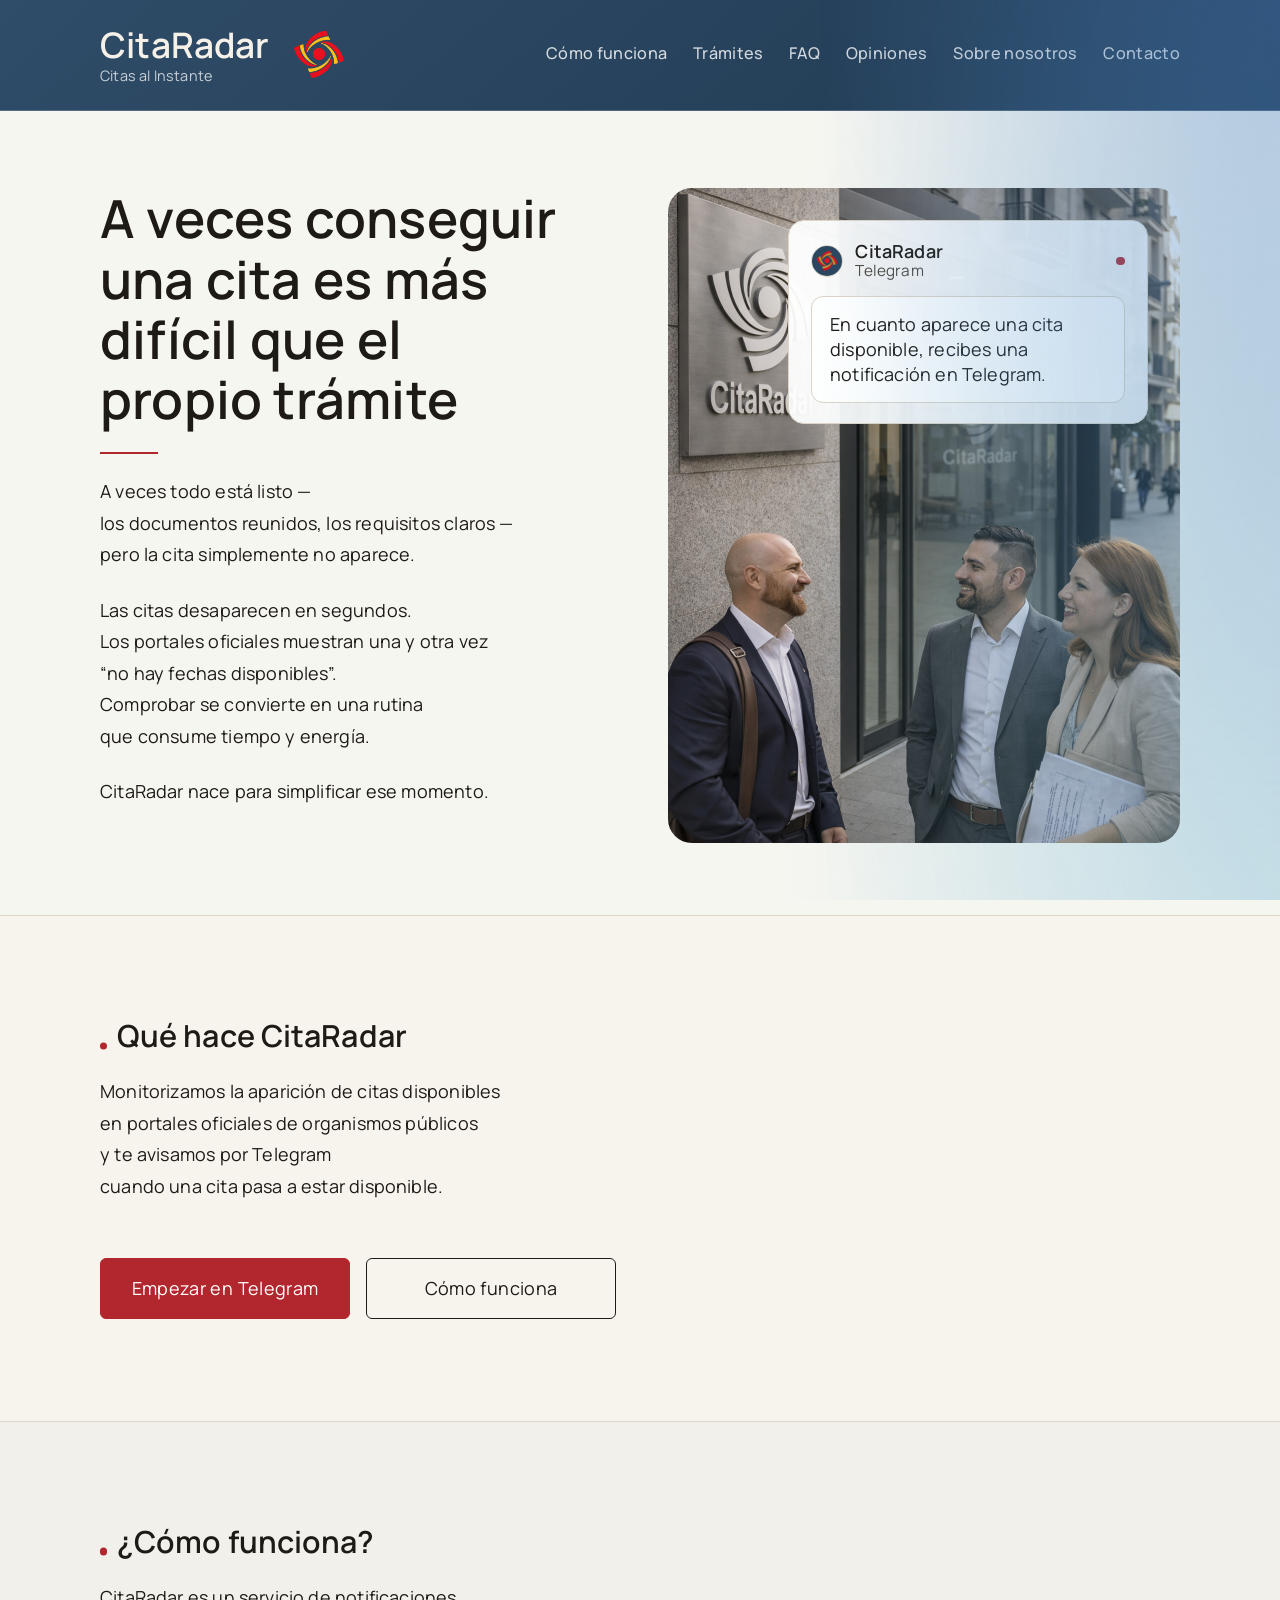
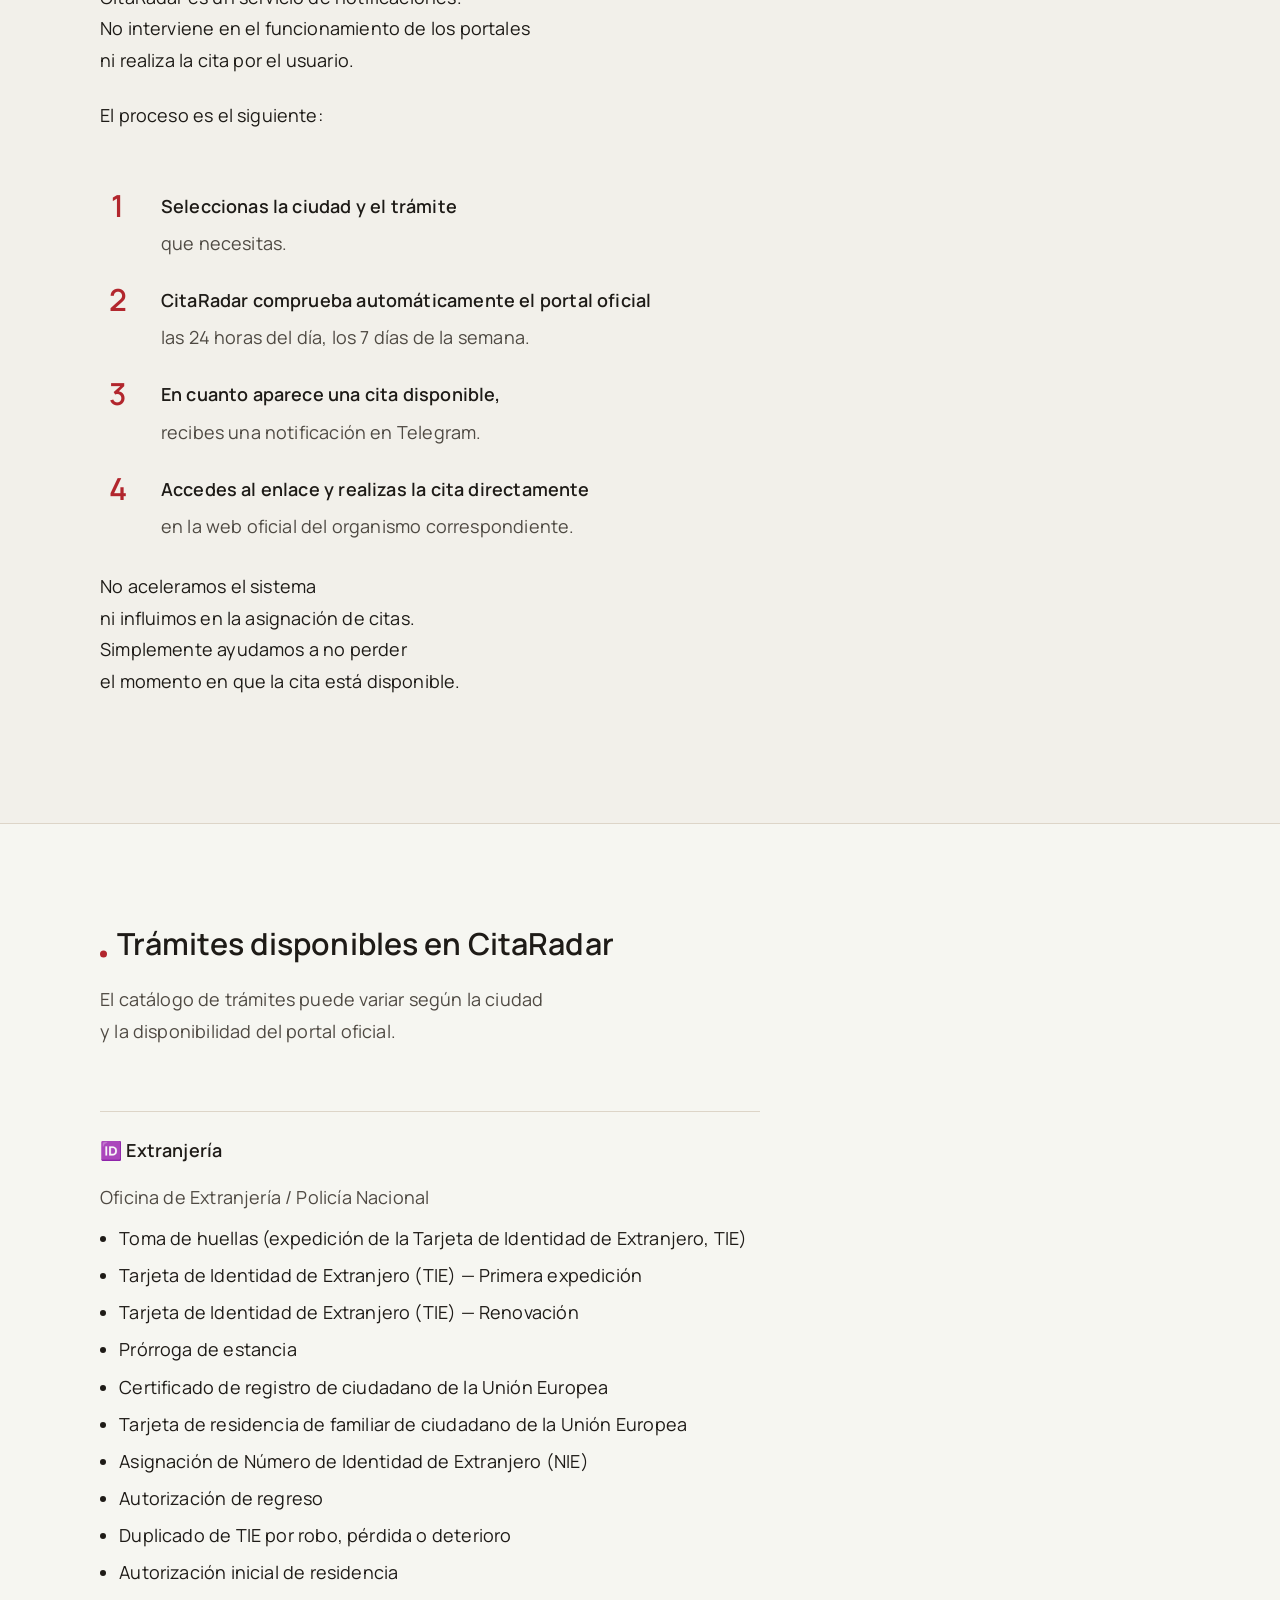
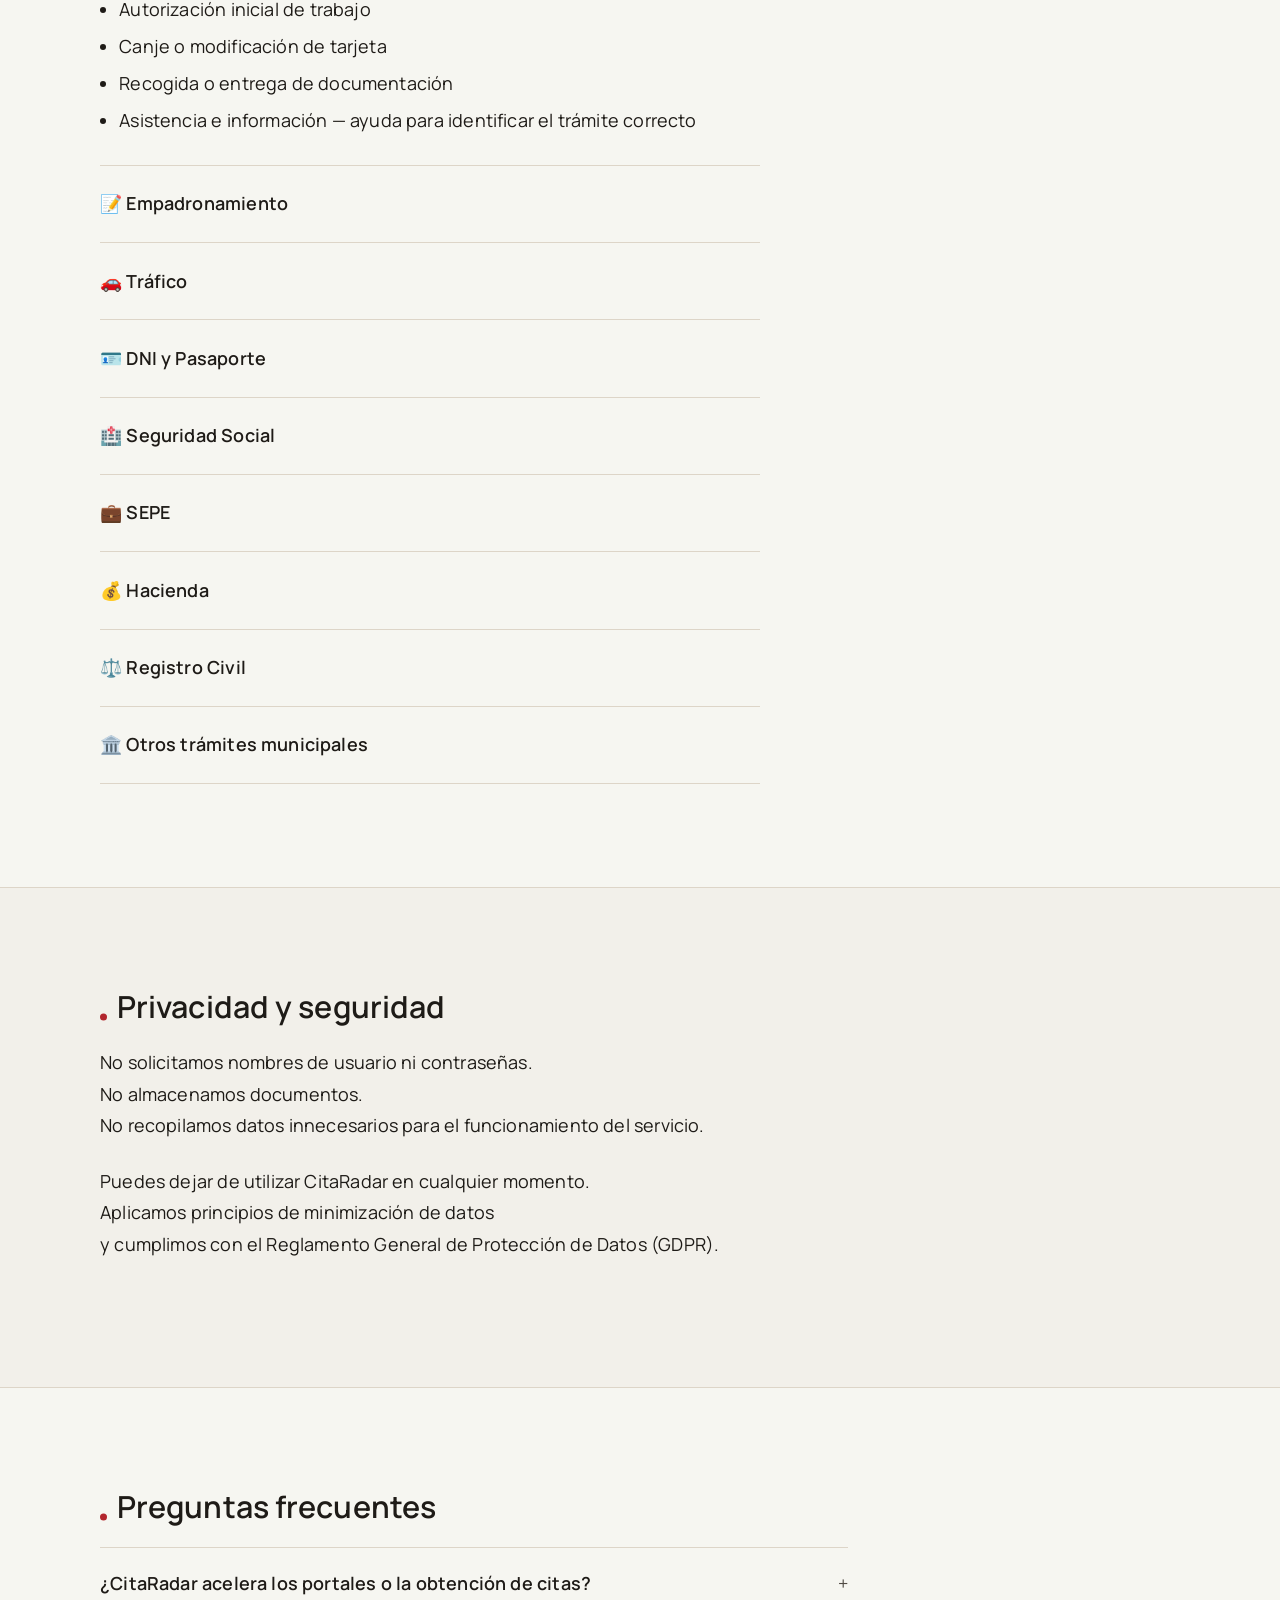
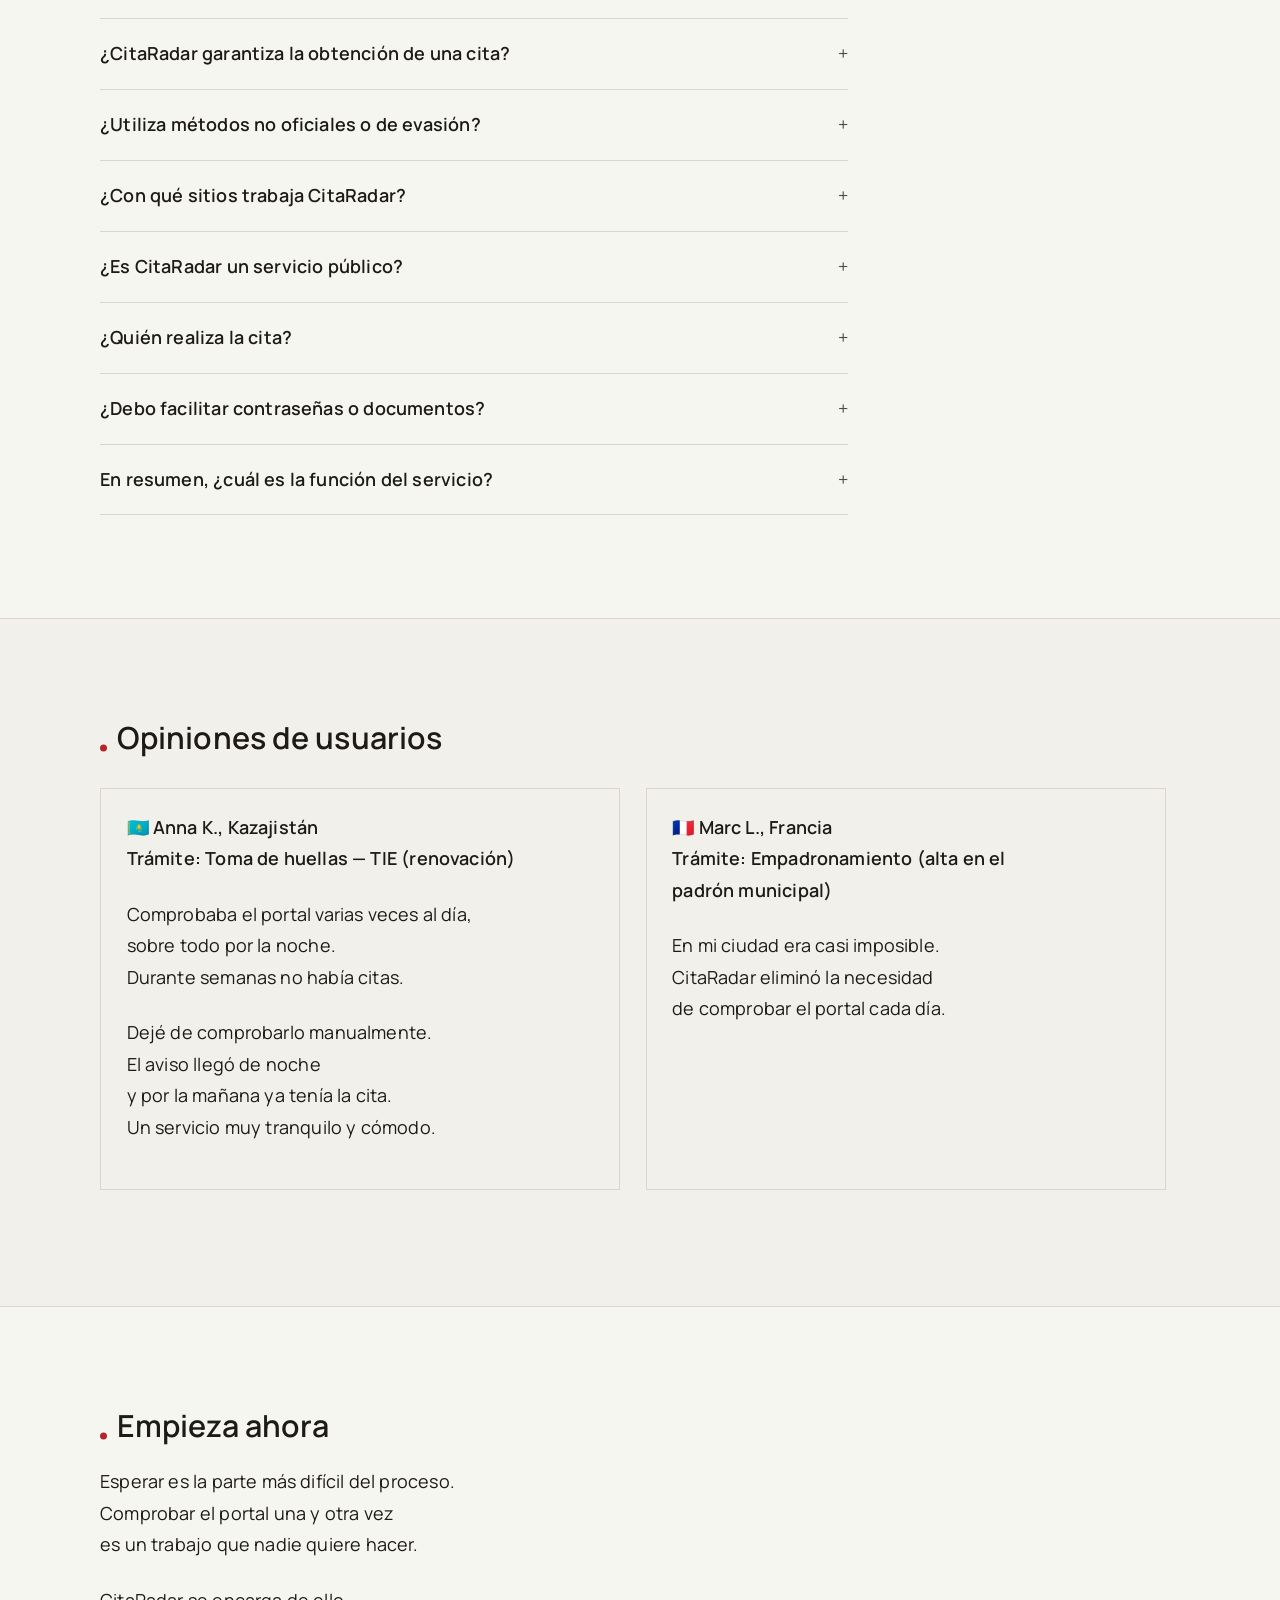
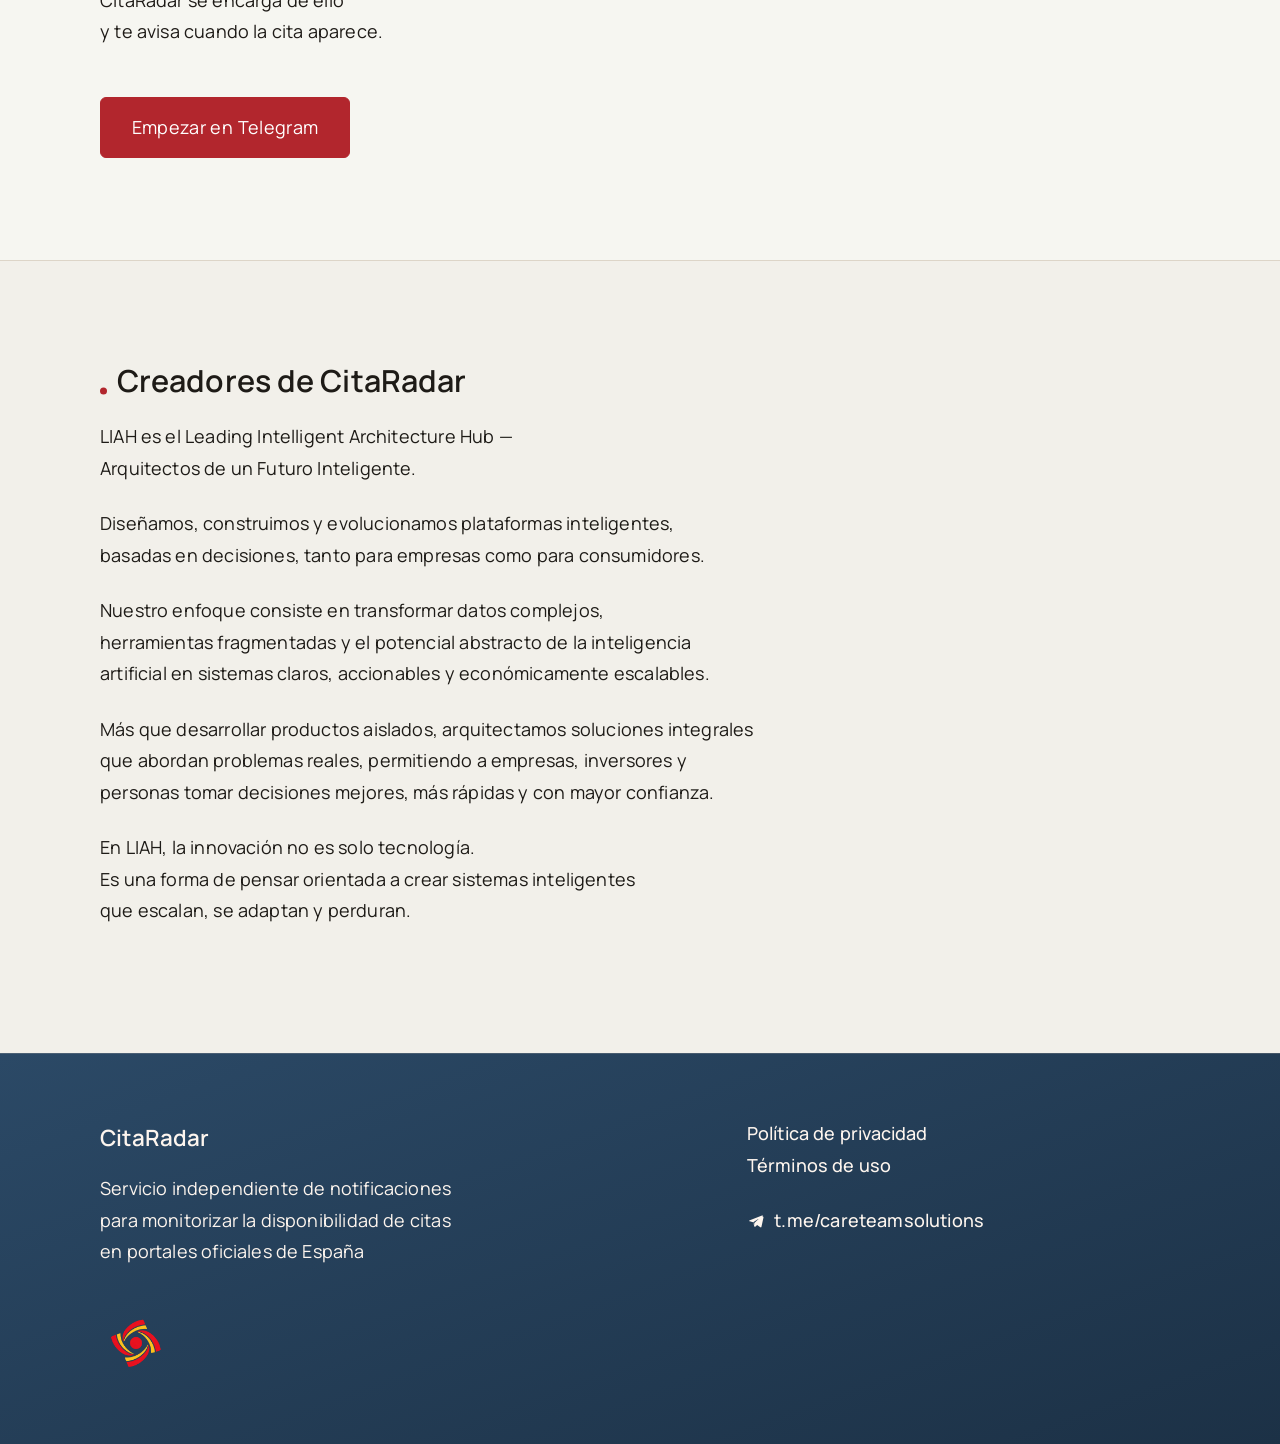
==== commit 1c190150: "Merge 04f1d77c103fbb2c8e456ce48e37a4264fbc2515 into ebc72db79670a487c4d12a50db1e258646e96fb8" ====
--- a/index.html
+++ b/index.html
@@ -3,31 +3,41 @@
   <head>
     <meta charset="utf-8" />
     <meta name="viewport" content="width=device-width, initial-scale=1" />
-    <title>CitaRadar — Saber cuándo hay cita</title>
+    <title>CitaRadar — Citas al Instante</title>
     <meta
       name="description"
       content="Monitorizamos la aparición de citas disponibles en portales oficiales de organismos públicos y te avisamos por Telegram cuando una cita pasa a estar disponible."
     />
-    <meta property="og:title" content="CitaRadar — Saber cuándo hay cita" />
+    <meta property="og:title" content="CitaRadar — Citas al Instante" />
     <meta
       property="og:description"
       content="Monitorizamos la aparición de citas disponibles en portales oficiales de organismos públicos y te avisamos por Telegram cuando una cita pasa a estar disponible."
     />
     <meta property="og:type" content="website" />
     <meta property="og:locale" content="es_ES" />
+    <meta property="og:image" content="favicon.png" />
+    <meta name="twitter:card" content="summary" />
+    <meta name="theme-color" content="#2f4c68" />
+    <link rel="icon" href="favicon.png" type="image/png" />
+    <link rel="apple-touch-icon" href="apple-touch-icon.png" />
     <link rel="stylesheet" href="styles.css" />
   </head>
   <body>
     <header class="site-header">
       <div class="container header-inner">
         <div class="brand">
-          <p class="logo">CitaRadar</p>
+          <div class="brand-text">
+            <a class="logo" href="index.html">CitaRadar</a>
+            <span class="brand-tagline">Citas al Instante</span>
+          </div>
+          <img class="brand-illustration" src="Illustration.png" alt="" aria-hidden="true" />
         </div>
         <nav class="toc" aria-label="Secciones principales">
           <a href="#como-funciona">Cómo funciona</a>
           <a href="#tramites">Trámites</a>
           <a href="#faq">FAQ</a>
           <a href="#opiniones">Opiniones</a>
+          <a href="#creadores">Sobre nosotros</a>
           <a href="#contacto">Contacto</a>
         </nav>
         <details class="toc-mobile">
@@ -37,6 +47,7 @@
             <a href="#tramites">Trámites</a>
             <a href="#faq">FAQ</a>
             <a href="#opiniones">Opiniones</a>
+            <a href="#creadores">Sobre nosotros</a>
             <a href="#contacto">Contacto</a>
           </div>
         </details>
@@ -63,13 +74,16 @@
             <p>CitaRadar nace para simplificar ese momento.</p>
           </div>
           <div class="hero-side">
+          <div class="hero-photo" aria-hidden="true">
+            <img
+              src="20260201_0009_Image%20Generation_remix_01kgb50zr4ftt9q1h30hnj1c5b.png"
+              alt=""
+              loading="lazy"
+            />
+          </div>
             <aside class="hero-card telegram-card" aria-label="Notificación en Telegram">
               <div class="telegram-header">
-                <img
-                  class="telegram-avatar"
-                  src="20260108_1656_Image%20Generation_simple_compose_01kef54c50em1b7jwtgnd87w1a%20%281%29.png"
-                  alt="CitaRadar"
-                />
+                <img class="telegram-avatar" src="Pic1.png" alt="CitaRadar" />
                 <div class="telegram-meta">
                   <p class="telegram-name">CitaRadar</p>
                   <p class="telegram-app">Telegram</p>
@@ -120,7 +134,7 @@
             <li class="step">
               <span class="step-number">2</span>
               <div class="step-content">
-                <p class="step-title">El bot comprueba automáticamente el portal oficial</p>
+                <p class="step-title">CitaRadar comprueba automáticamente el portal oficial</p>
                 <p class="step-text">las 24 horas del día, los 7 días de la semana.</p>
               </div>
             </li>
@@ -150,7 +164,7 @@
 
       <section class="section paper" id="tramites">
         <div class="container content">
-          <h2>Trámites disponibles en CitaRadarBot</h2>
+          <h2>Trámites disponibles en CitaRadar</h2>
           <p class="small">
             El catálogo de trámites puede variar según la ciudad<br />
             y la disponibilidad del portal oficial.
@@ -348,7 +362,7 @@
             <div class="faq-answer">
               <p>
                 No. No garantizamos citas ni vendemos citas.<br />
-                El bot solo ayuda a no perder el momento<br />
+                Cita Radar solo ayuda a no perder el momento<br />
                 en que una cita está disponible.
               </p>
             </div>
@@ -479,7 +493,7 @@
 
       <section class="section paper cta-final" id="telegram">
         <div class="container content">
-          <h2>Antes de cerrar</h2>
+          <h2>Empieza ahora</h2>
           <p>
             Esperar es la parte más difícil del proceso.<br />
             Comprobar el portal una y otra vez<br />
@@ -537,27 +551,46 @@
         </div>
         <div class="footer-meta">
           <p class="footer-links">
-            Política de privacidad<br />
-            Términos de uso
+            <a href="privacy.html">Política de privacidad</a><br />
+            <a href="terms.html">Términos de uso</a>
           </p>
           <p class="footer-contact">
-            Contacto:<br />
-            <a class="footer-telegram" href="https://t.me/careteamsolutions">
-              <svg
-                class="telegram-icon"
-                viewBox="0 0 24 24"
-                aria-hidden="true"
-                focusable="false"
-              >
-                <path
-                  d="M21.6 3.2 2.5 10.7c-1.1.4-1.1 2 0 2.4l4.7 1.6 1.7 5.2c.3.9 1.5 1.2 2.2.5l2.8-3.1 4.8 3.4c.9.6 2.2.1 2.4-1l3.2-15.2c.3-1.3-1-2.4-2.2-1.9zM8.1 13.6l9.7-6.4c.4-.3.9.2.5.5l-7.9 7.5-.3 4-2-6.1z"
-                />
-              </svg>
+            <a class="contact-row" href="https://t.me/careteamsolutions">
+              <span class="telegram-icon" aria-hidden="true">
+                <svg viewBox="0 0 24 24" aria-hidden="true">
+                  <path
+                    d="M20.9 4.3 3.8 10.9c-1.2.5-1.2 1.2-.2 1.5l4.4 1.4 1.7 5.1c.2.6.1.8.7.8.5 0 .7-.2 1-.5l2.1-2 4.3 3.2c.8.4 1.3.2 1.5-.7l2.6-12.1c.3-1.1-.4-1.6-1.1-1.4Zm-3.4 3.1-7.7 7.1-.3 3.1-1.2-3.9 9.2-6.1Z"
+                  />
+                </svg>
+              </span>
               t.me/careteamsolutions
             </a>
           </p>
         </div>
       </div>
+      <div class="container footer-illustration" aria-hidden="true">
+        <img src="Illustration.png" alt="" />
+      </div>
     </footer>
+    <script>
+      (() => {
+        const root = document.documentElement;
+        const maxShift = 140;
+        let ticking = false;
+        const update = () => {
+          const scrollTop = window.scrollY || window.pageYOffset;
+          const shift = Math.min(maxShift, scrollTop * 0.2);
+          root.style.setProperty("--scroll-shift", `${shift}px`);
+          ticking = false;
+        };
+        update();
+        window.addEventListener("scroll", () => {
+          if (!ticking) {
+            window.requestAnimationFrame(update);
+            ticking = true;
+          }
+        });
+      })();
+    </script>
   </body>
 </html>
--- a/styles.css
+++ b/styles.css
@@ -4,8 +4,8 @@
   color-scheme: light;
   --paper: #f7f6f3;
   --surface: #f1efe9;
-  --paper-alpha: rgba(247, 246, 243, 0.9);
-  --surface-alpha: rgba(241, 239, 233, 0.9);
+  --paper-alpha: rgba(247, 246, 243, 0.78);
+  --surface-alpha: rgba(241, 239, 233, 0.82);
   --ink: #1e1b17;
   --muted: #4f4a43;
   --line: #ddd5c8;
@@ -13,6 +13,8 @@
   --accent-dark: #8f1d23;
   --footer: #8b171c;
   --footer-ink: #fdf5ee;
+  --header-height: clamp(72px, 8vw, 96px);
+  --scroll-shift: 0px;
   --size-base: clamp(1rem, 0.8vw + 0.85rem, 1.125rem);
   --size-md: clamp(1.35rem, 1.6vw + 0.95rem, 1.9rem);
   --size-lg: clamp(2.25rem, 2.6vw + 1.2rem, 4rem);
@@ -24,13 +26,15 @@
   box-sizing: border-box;
 }
 
+html,
 body {
-  margin: 0;
-  background-color: var(--paper);
-  background-image: linear-gradient(160deg, #f7f4ee 0%, #e2ecfb 35%, #b7cceb 65%, #f6f1e8 100%);
-  background-attachment: fixed;
-  background-repeat: no-repeat;
-  background-size: 100% 100%;
+  min-height: 100%;
+}
+
+body {
+  margin: 0;
+  padding: 0;
+  background: #f7f4ee;
   color: var(--ink);
   font-family: "Manrope", "Inter", "SF Pro Display", "SF Pro Text", "Segoe UI", "Helvetica Neue", Arial, sans-serif;
   font-size: var(--size-base);
@@ -55,19 +59,16 @@
 body::after {
   content: "";
   position: fixed;
-  inset: 0;
-  background-image: linear-gradient(90deg, rgba(247, 246, 243, 0) 55%, rgba(90, 140, 200, 0.12) 100%),
-    radial-gradient(95% 160% at 100% 0%, rgba(74, 120, 198, 0.6) 0%, rgba(74, 120, 198, 0) 74%),
-    radial-gradient(90% 150% at 100% 45%, rgba(92, 170, 199, 0.5) 0%, rgba(92, 170, 199, 0) 76%),
-    radial-gradient(85% 140% at 100% 95%, rgba(72, 160, 210, 0.42) 0%, rgba(72, 160, 210, 0) 78%),
-    url("data:image/svg+xml;utf8,<svg xmlns='http://www.w3.org/2000/svg' width='140' height='140' viewBox='0 0 140 140'><filter id='n'><feTurbulence type='fractalNoise' baseFrequency='0.9' numOctaves='2' stitchTiles='stitch'/><feColorMatrix type='matrix' values='0 0 0 0 0.35 0 0 0 0 0.46 0 0 0 0 0.7 0 0 0 0.45 0'/></filter><rect width='140' height='140' filter='url(%23n)' opacity='0.5'/></svg>");
-  background-size: 100% 100%, 100% 120%, 100% 120%, 100% 120%, 140px 140px;
-  background-position: right top, right top, right center, right bottom, right top;
-  background-repeat: no-repeat, no-repeat, no-repeat, no-repeat, repeat;
-  mix-blend-mode: normal;
-  opacity: 0.6;
+  top: 0;
+  right: 0;
+  bottom: 0;
+  width: 42vw;
+  background-image: radial-gradient(120% 140% at 100% calc(0% + var(--scroll-shift)), rgba(74, 120, 198, 0.55) 0%, rgba(74, 120, 198, 0) 72%),
+    radial-gradient(120% 160% at 100% calc(50% + var(--scroll-shift)), rgba(92, 170, 199, 0.45) 0%, rgba(92, 170, 199, 0) 76%),
+    radial-gradient(120% 160% at 100% calc(100% + var(--scroll-shift)), rgba(72, 160, 210, 0.38) 0%, rgba(72, 160, 210, 0) 78%);
+  opacity: 0.55;
   pointer-events: none;
-  z-index: 1;
+  z-index: 25;
 }
 
 .site-header,
@@ -181,9 +182,9 @@
   position: sticky;
   top: 0;
   z-index: 20;
-  background: rgba(247, 246, 243, 0.9);
-  backdrop-filter: blur(8px);
-  border-bottom: 1px solid var(--line);
+  background: linear-gradient(140deg, #2f4c68 0%, #213a52 100%);
+  color: #f6f1e8;
+  border-bottom: 1px solid rgba(255, 255, 255, 0.18);
 }
 
 .header-inner {
@@ -196,9 +197,17 @@
 .brand {
   display: flex;
   flex-direction: row;
-  gap: 0;
-  align-items: baseline;
+  gap: 0.85rem;
+  align-items: center;
   flex-wrap: nowrap;
+}
+
+.brand-text {
+  display: flex;
+  flex-direction: column;
+  gap: 0.2rem;
+  line-height: 1.1;
+  text-align: left;
 }
 
 .logo {
@@ -207,11 +216,22 @@
   margin: 0;
 }
 
+.brand-tagline {
+  font-size: 0.9rem;
+  color: rgba(255, 255, 255, 0.75);
+}
+
+.brand-illustration {
+  height: clamp(56px, 6vw, 72px);
+  width: auto;
+  display: block;
+}
+
 .toc {
   display: flex;
   gap: 1.6rem;
   align-items: center;
-  color: var(--muted);
+  color: rgba(255, 255, 255, 0.8);
   text-transform: none;
   letter-spacing: 0.02em;
   font-weight: 500;
@@ -225,8 +245,8 @@
 }
 
 .toc a:hover {
-  color: var(--accent);
-  border-bottom-color: var(--accent);
+  color: #ffffff;
+  border-bottom-color: #ffffff;
 }
 
 .toc-mobile {
@@ -240,10 +260,14 @@
   font-weight: 600;
   text-transform: none;
   letter-spacing: 0.04em;
-  color: var(--muted);
+  color: rgba(255, 255, 255, 0.85);
   display: inline-flex;
   align-items: center;
   gap: 0.6rem;
+  justify-content: center;
+  padding: 0.35rem 0;
+  line-height: 1;
+  height: 32px;
 }
 
 .toc-mobile summary::-webkit-details-marker {
@@ -255,7 +279,7 @@
   width: 1.4rem;
   height: 0.1rem;
   background: currentColor;
-  box-shadow: 0 0.35rem 0 0 currentColor, 0 0.7rem 0 0 currentColor;
+  box-shadow: 0 -0.35rem 0 0 currentColor, 0 0.35rem 0 0 currentColor;
 }
 
 .toc-mobile-panel {
@@ -288,23 +312,46 @@
 }
 
 .hero-side {
-  display: grid;
-  gap: 1.6rem;
-  justify-items: start;
+  position: relative;
+  display: flex;
+  align-items: flex-start;
+  justify-content: flex-start;
+  width: 100%;
+  height: clamp(240px, 60vw, 360px);
+  padding: clamp(0.9rem, 2vw, 1.6rem);
 }
 
 .hero-text {
   max-width: 60ch;
 }
 
+.hero-photo {
+  position: absolute;
+  inset: 0;
+  border-radius: 24px;
+  overflow: hidden;
+  z-index: 0;
+  background: #e7e1d7;
+}
+
+.hero-photo img {
+  width: 100%;
+  height: 100%;
+  object-fit: cover;
+  object-position: 35% 20%;
+}
+
 .hero-card {
+  position: absolute;
+  top: clamp(1rem, 3vw, 2rem);
+  right: clamp(1rem, 3vw, 2rem);
+  z-index: 1;
   border: 1px solid var(--line);
   background: rgba(255, 255, 255, 0.94);
   border-radius: 16px;
   padding: 1.3rem 1.4rem;
   box-shadow: none;
-  max-width: 320px;
-  align-self: start;
+  width: min(90%, 360px);
 }
 
 .telegram-header {
@@ -314,13 +361,24 @@
   margin-bottom: 1rem;
 }
 
+.telegram-avatars {
+  display: inline-flex;
+  align-items: center;
+  gap: 0.35rem;
+}
+
 .telegram-avatar {
-  width: 2.2rem;
-  height: 2.2rem;
+  width: 2rem;
+  height: 2rem;
   border-radius: 50%;
   object-fit: cover;
   border: 1px solid var(--line);
   background: #efe9e1;
+}
+
+.telegram-avatar.secondary {
+  width: 1.7rem;
+  height: 1.7rem;
 }
 
 .telegram-meta {
@@ -574,8 +632,8 @@
 
 .site-footer {
   padding: clamp(2.5rem, 6vw, 4rem) 0;
-  border-top: 1px solid #701218;
-  background: var(--footer);
+  border-top: 1px solid rgba(255, 255, 255, 0.18);
+  background: linear-gradient(160deg, #2b4966 0%, #1c3146 100%);
   color: var(--footer-ink);
 }
 
@@ -586,6 +644,28 @@
 .footer-links {
   color: var(--footer-ink);
   font-weight: 500;
+}
+
+.footer-links a {
+  color: inherit;
+}
+
+.contact-row {
+  display: inline-flex;
+  align-items: center;
+  gap: 0.6rem;
+}
+
+.telegram-icon {
+  width: 18px;
+  height: 18px;
+  display: inline-flex;
+}
+
+.telegram-icon svg {
+  width: 18px;
+  height: 18px;
+  fill: currentColor;
 }
 
 .footer-grid {
@@ -620,30 +700,50 @@
   font-weight: 500;
 }
 
-.footer-telegram {
-  display: inline-flex;
-  align-items: center;
-  gap: 0.45rem;
-  margin-top: 0.35rem;
-}
-
-.telegram-icon {
-  width: 1rem;
-  height: 1rem;
-  fill: currentColor;
-  flex: 0 0 auto;
+.footer-illustration {
+  margin-top: 2.5rem;
+  display: flex;
+  justify-content: flex-start;
+}
+
+.footer-illustration img {
+  height: 72px;
+  width: auto;
+  display: block;
+}
+
+.footer-contact a {
+  color: inherit;
+  text-decoration: none;
 }
 
 @media (min-width: 1024px) {
+  .hero {
+    min-height: calc(100vh - var(--header-height));
+    min-height: calc(100svh - var(--header-height));
+    display: flex;
+    flex-direction: column;
+  }
+
   .hero-grid {
-    grid-template-columns: 1.2fr 0.8fr;
+    grid-template-columns: 1fr 1fr;
     gap: 3.5rem;
+    align-items: stretch;
+    flex: 1;
+  }
+
+  .hero-side {
+    height: 100%;
+    align-self: stretch;
   }
 }
 
 @media (max-width: 900px) {
   .header-inner {
-    flex-wrap: wrap;
+    display: grid;
+    grid-template-columns: 1fr auto;
+    align-items: center;
+    gap: 1rem;
   }
 
   .toc {
@@ -652,10 +752,18 @@
 
   .toc-mobile {
     display: block;
+    margin-left: 0;
+    justify-self: end;
+    align-self: center;
   }
 
   .hero-grid {
     grid-template-columns: 1fr;
+  }
+
+  .hero-side {
+    height: clamp(1120px, 220vw, 1840px);
+    padding: clamp(0.75rem, 3vw, 1.2rem);
   }
 
   .footer-grid {
